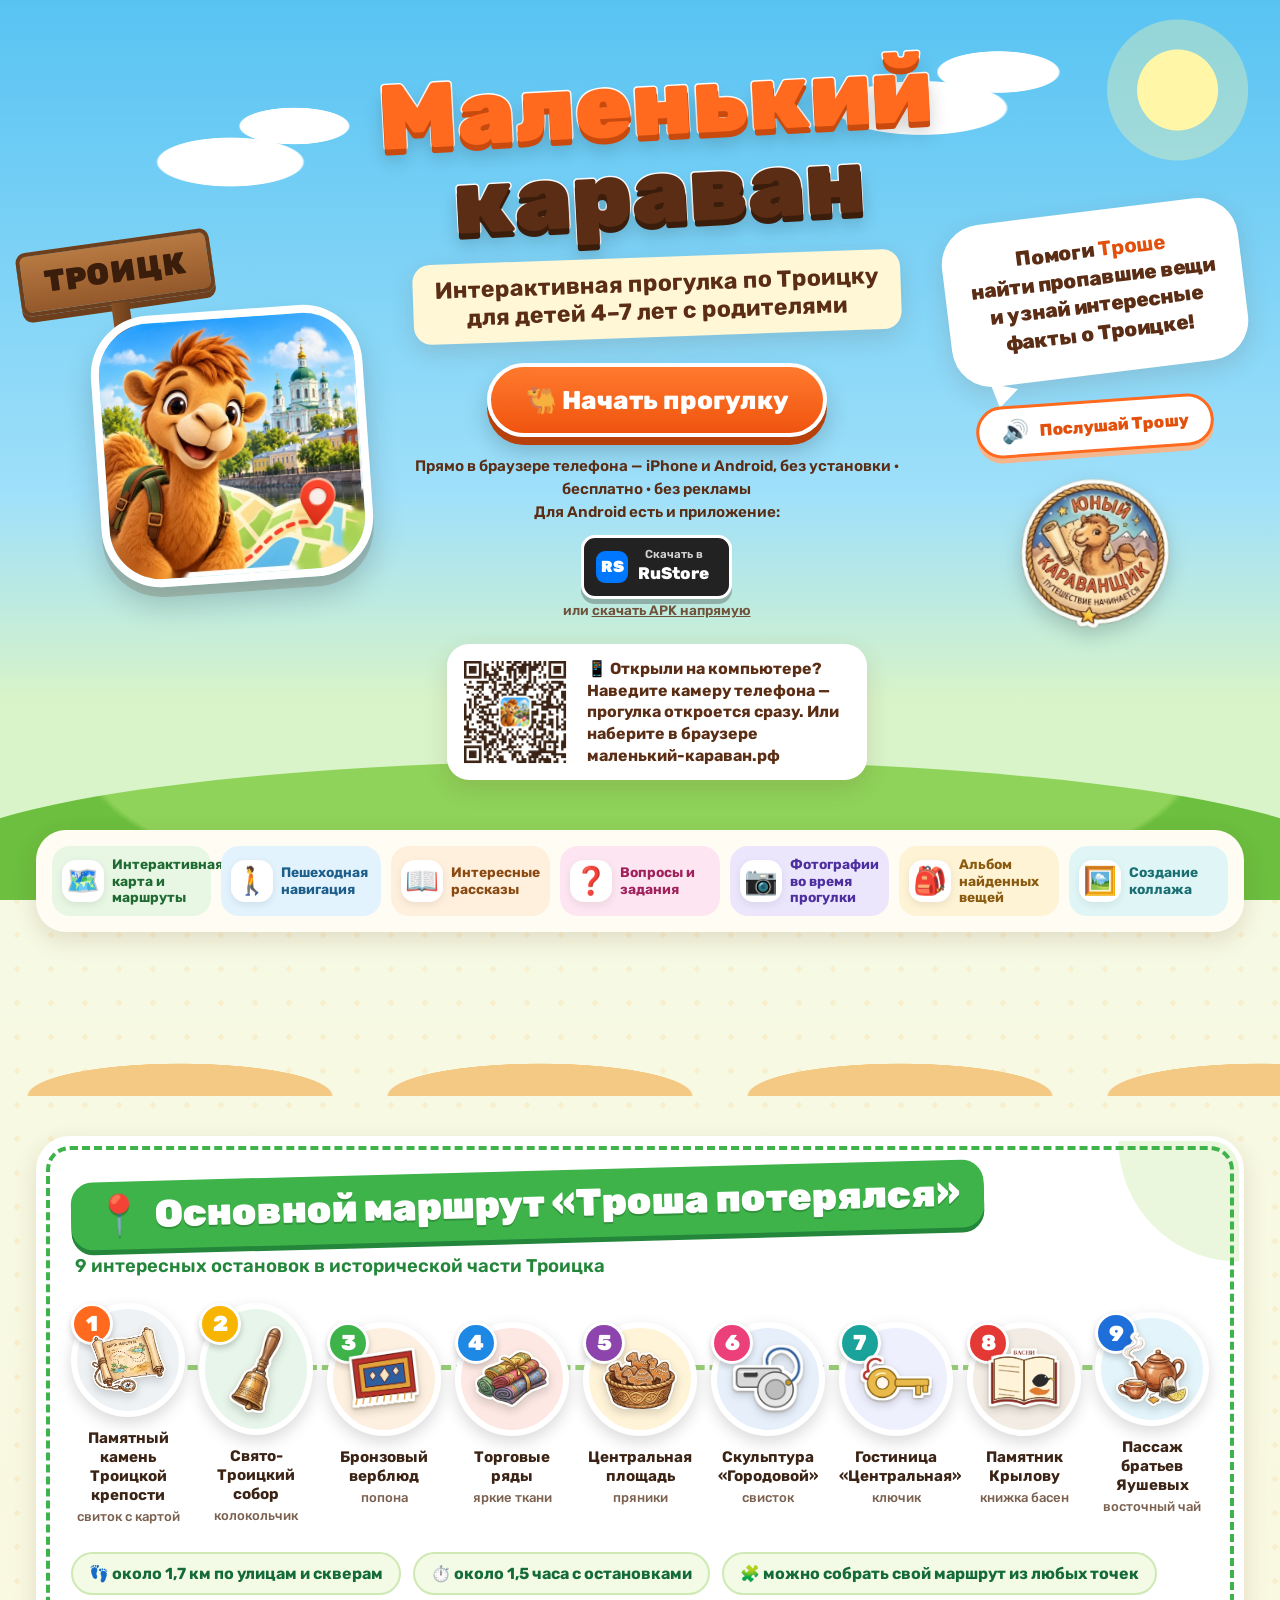
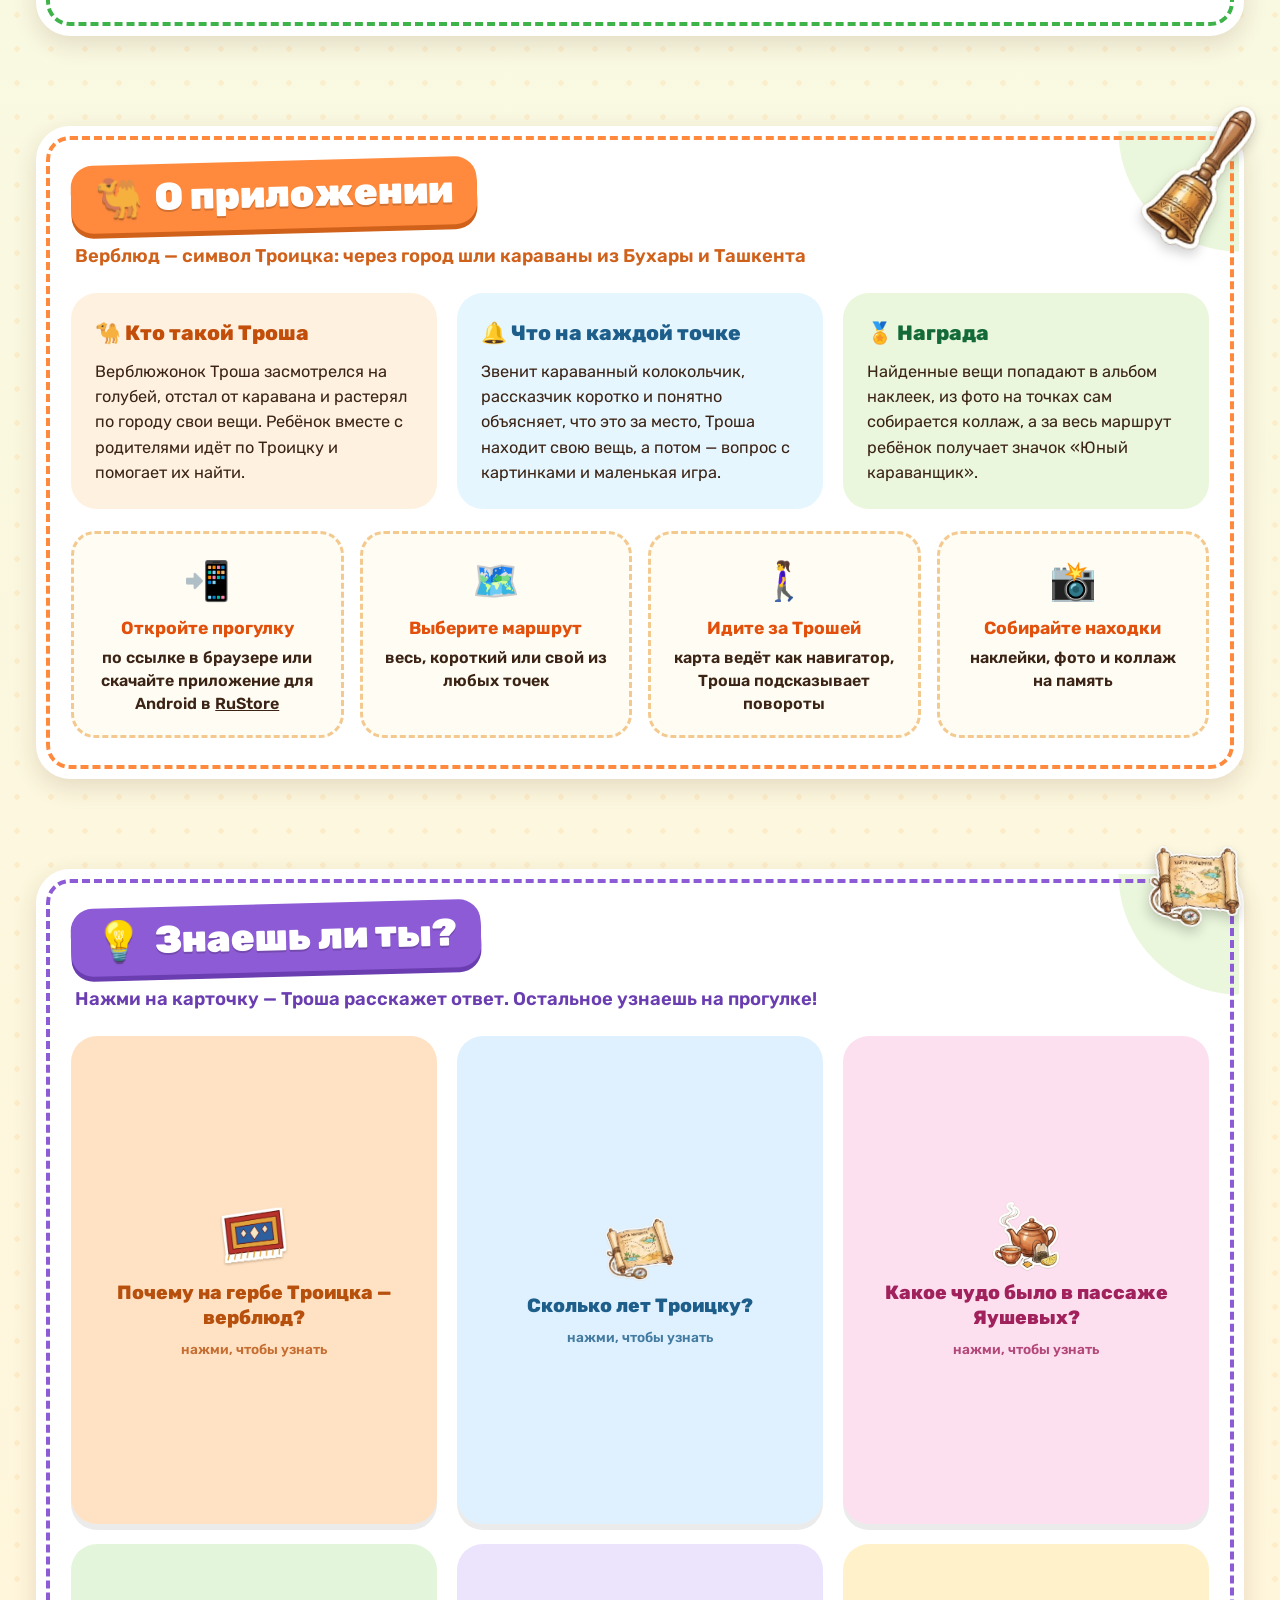
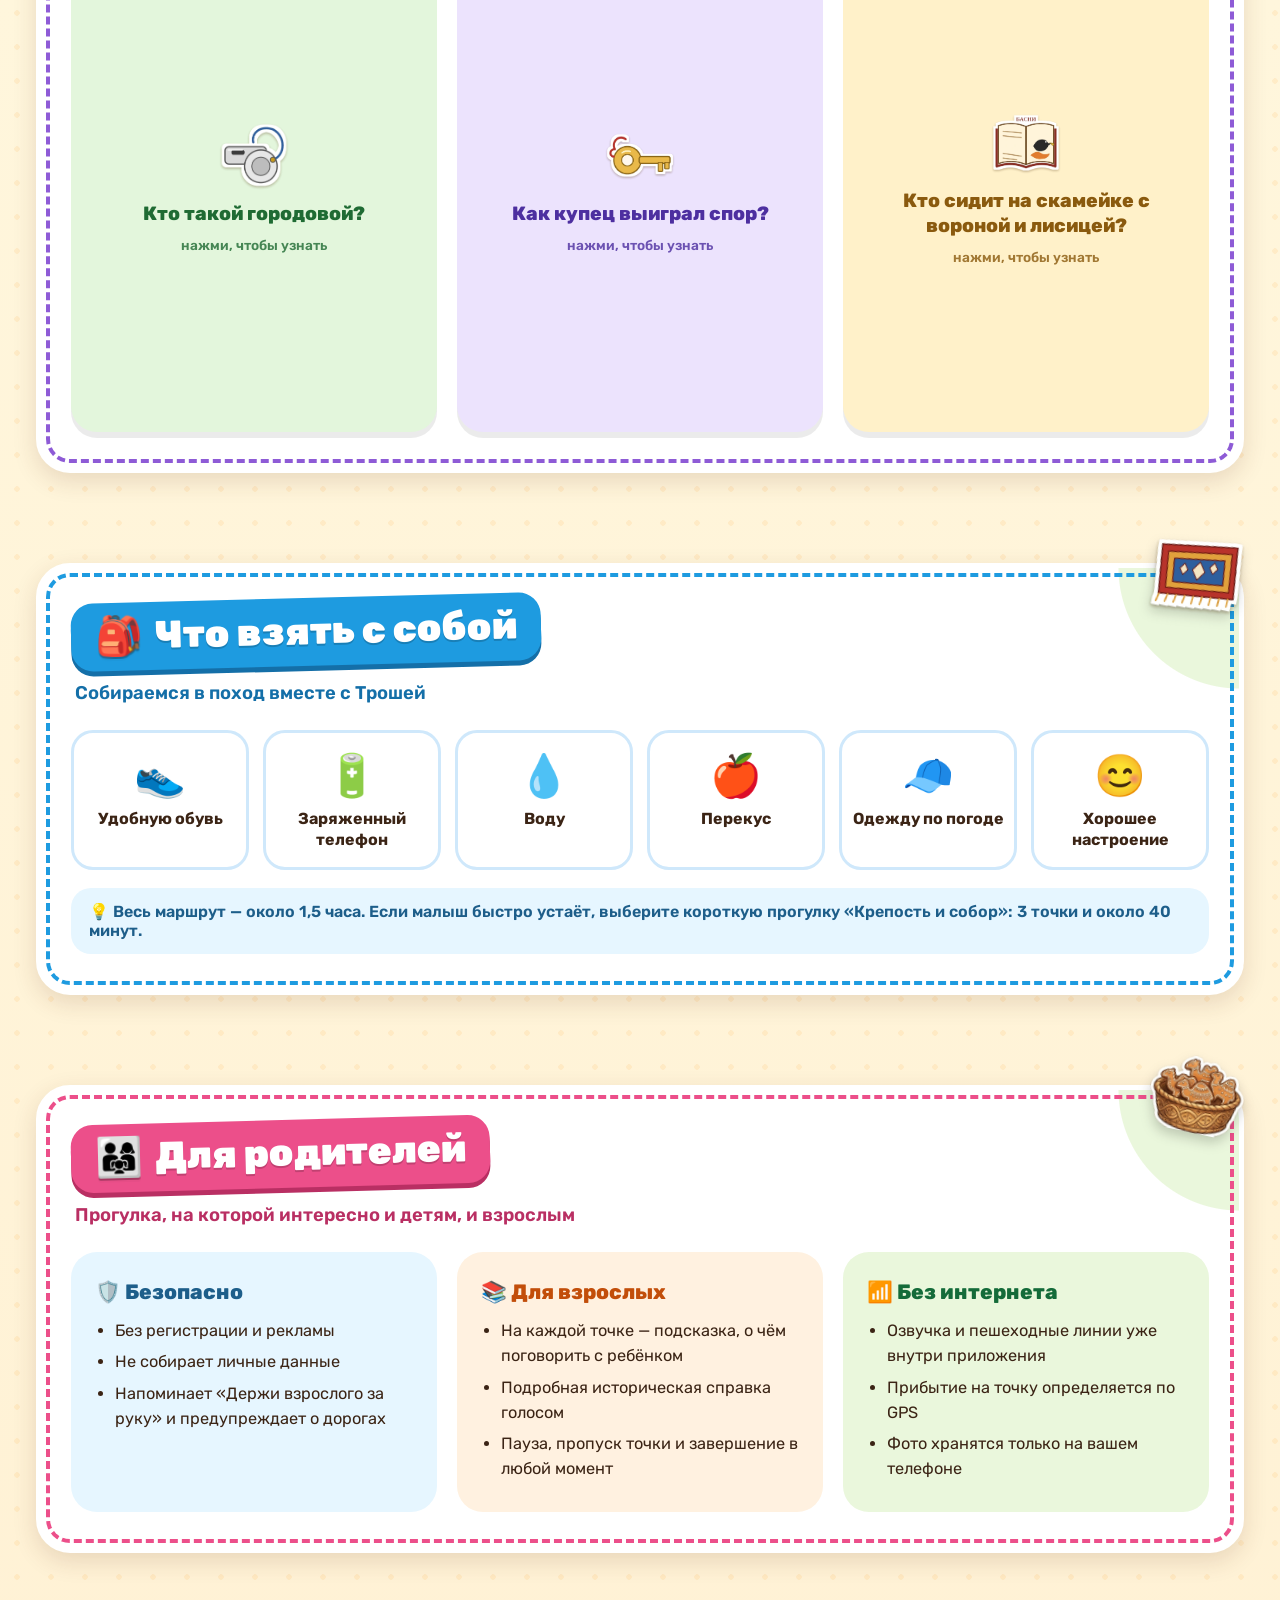
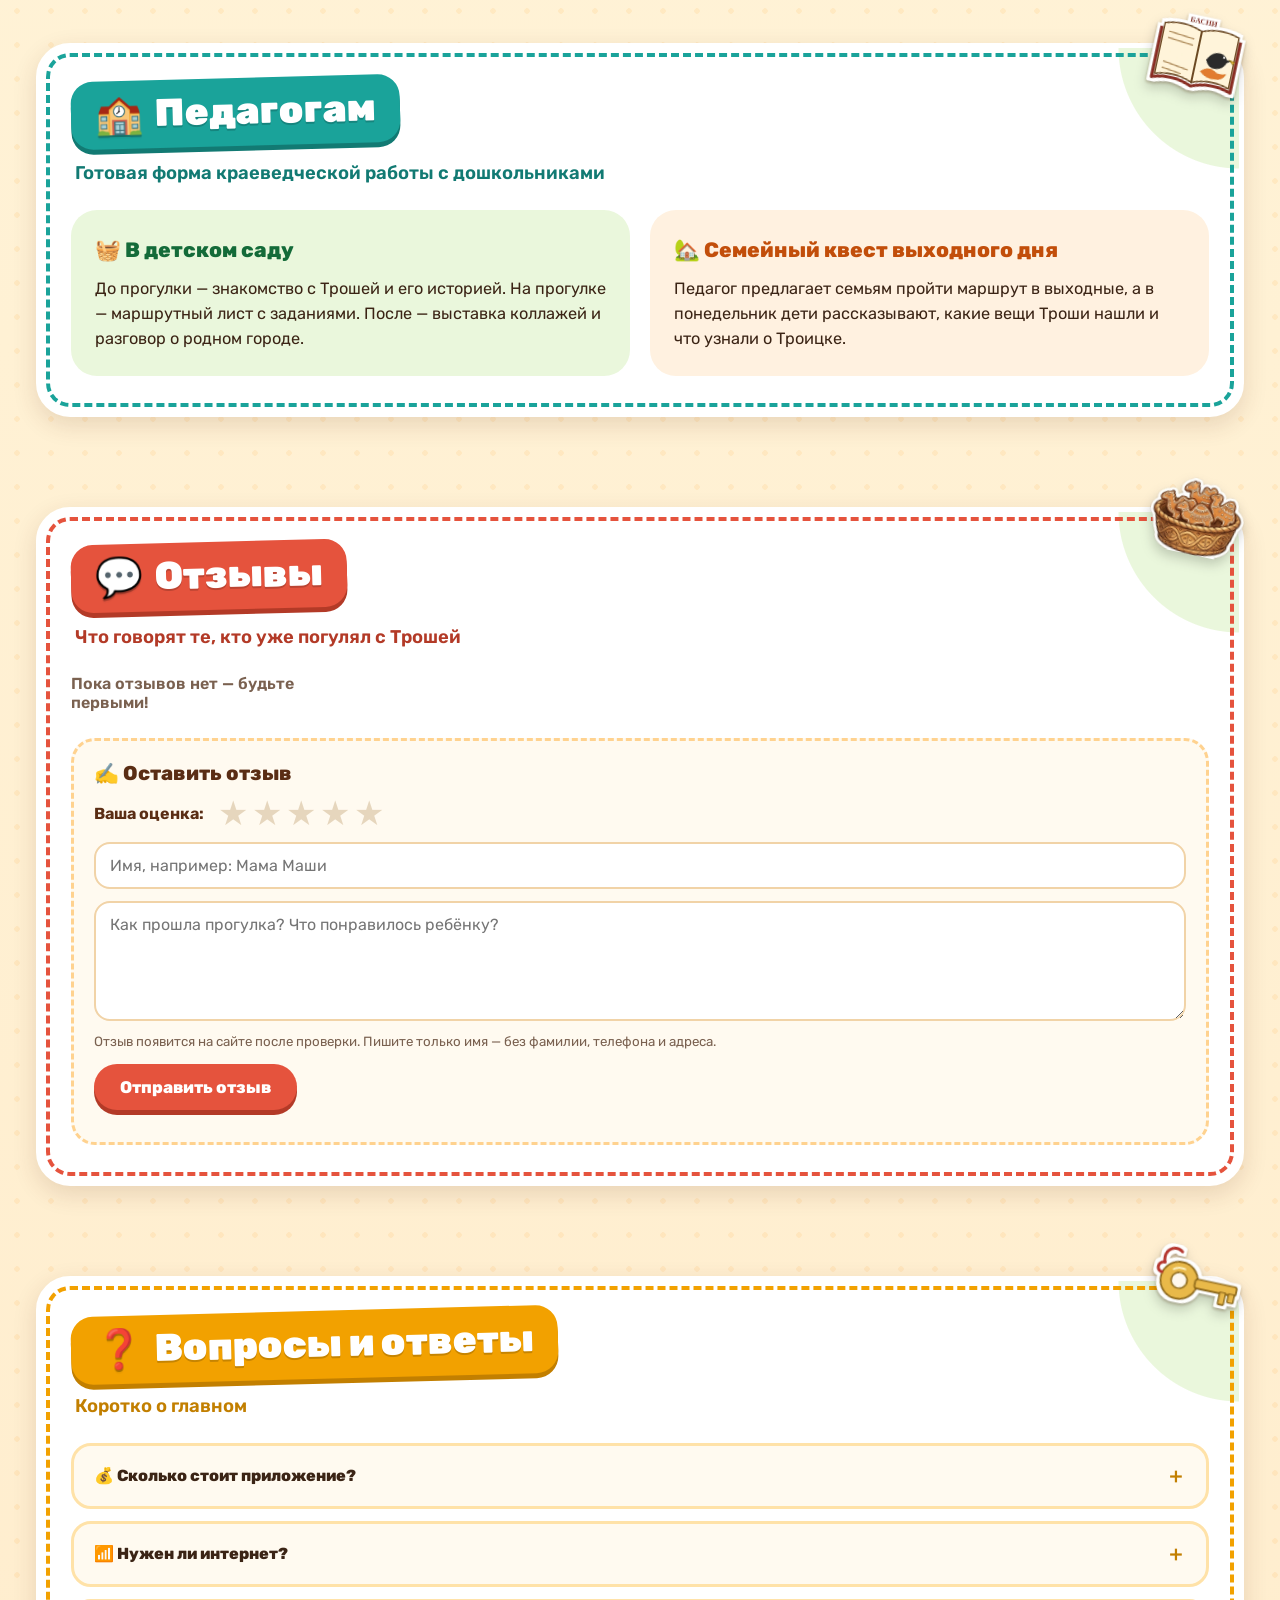
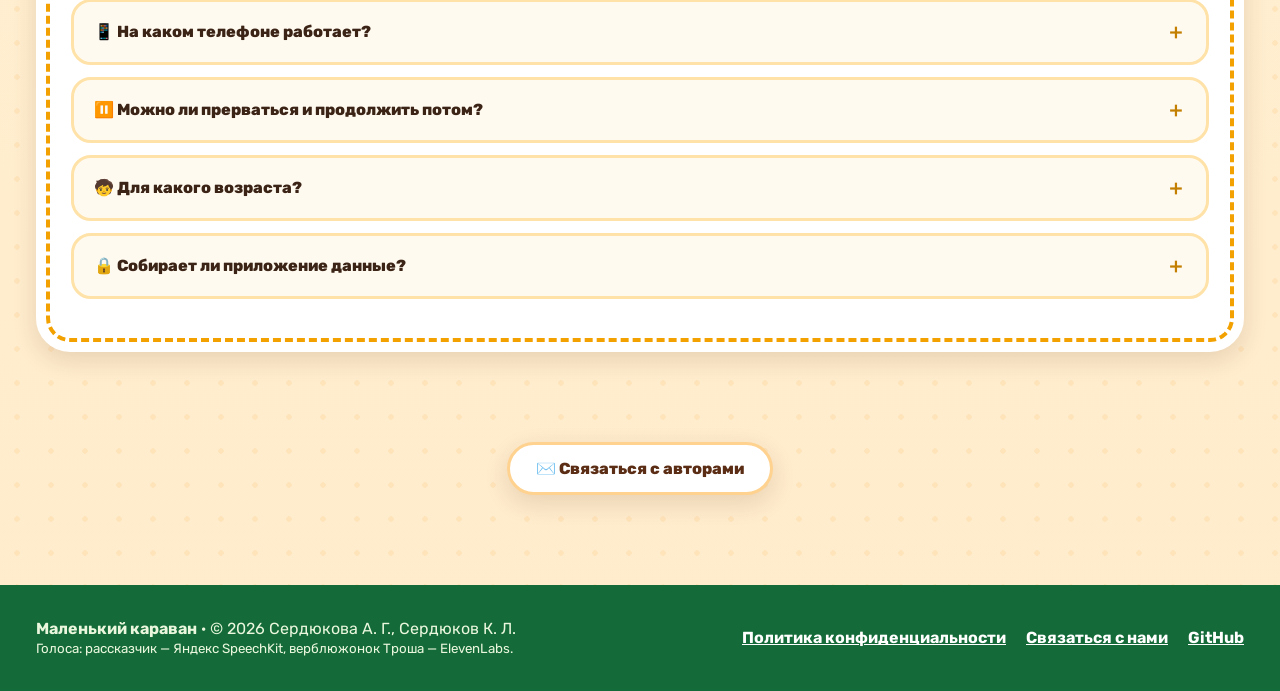
==== index.html @ 616ed0df "Reviews: star rating, date under the name, show more The form asks for a 1–5 star rating; the functi" ====
<!doctype html>
<html lang="ru">
<head>
  <meta charset="utf-8">
  <meta name="viewport" content="width=device-width,initial-scale=1">
  <meta name="theme-color" content="#ff6a1f">
  <meta name="description" content="Бесплатная прогулка-квест по Троицку (Челябинская область) для детей 4–7 лет с родителями: верблюжонок Троша ведёт по 9 местам исторического центра — рассказы, вопросы, игры, фото и грамота. Прямо в браузере телефона.">
  <title>Маленький караван — прогулка-квест по Троицку для детей 4–7 лет</title>
  <link rel="canonical" href="https://xn----7sbbaalryjidglrj8b2n.xn--p1ai/">
  <meta name="robots" content="index, follow">
  <link rel="icon" href="site/images/icon.png">
  <meta property="og:type" content="website">
  <meta property="og:site_name" content="Маленький караван">
  <meta property="og:locale" content="ru_RU">
  <meta property="og:title" content="Маленький караван — прогулка по Троицку для детей">
  <meta property="og:description" content="Помоги верблюжонку Троше найти пропавшие вещи! Интерактивная прогулка для детей 4–7 лет с родителями.">
  <meta property="og:url" content="https://xn----7sbbaalryjidglrj8b2n.xn--p1ai/">
  <meta property="og:image" content="https://xn----7sbbaalryjidglrj8b2n.xn--p1ai/site/images/og.jpg">
  <meta property="og:image:type" content="image/jpeg">
  <meta property="og:image:width" content="1200">
  <meta property="og:image:height" content="630">
  <meta name="twitter:card" content="summary_large_image">
  <meta property="vk:image" content="https://xn----7sbbaalryjidglrj8b2n.xn--p1ai/site/images/og.jpg">
  <link rel="image_src" href="https://xn----7sbbaalryjidglrj8b2n.xn--p1ai/site/images/og.jpg">
  <!-- Для поисковиков: что это за прогулка и где её точки (schema.org). Точки — из data/route.json. -->
  <script type="application/ld+json">{"@context": "https://schema.org", "@graph": [{"@type": "WebSite", "@id": "https://xn----7sbbaalryjidglrj8b2n.xn--p1ai/#site", "url": "https://xn----7sbbaalryjidglrj8b2n.xn--p1ai/", "name": "Маленький караван", "inLanguage": "ru"}, {"@type": "TouristTrip", "@id": "https://xn----7sbbaalryjidglrj8b2n.xn--p1ai/#trip", "name": "Маленький караван — прогулка по Троицку для детей", "description": "Бесплатная интерактивная прогулка-квест по историческому центру Троицка для детей 4–7 лет с родителями: верблюжонок Троша ведёт по карте, на каждой точке — рассказ, вопрос и игра.", "url": "https://xn----7sbbaalryjidglrj8b2n.xn--p1ai/", "touristType": ["Семьи с детьми", "Дети 4–7 лет"], "isAccessibleForFree": true, "inLanguage": "ru", "image": "https://xn----7sbbaalryjidglrj8b2n.xn--p1ai/site/images/og.jpg", "offers": {"@type": "Offer", "price": "0", "priceCurrency": "RUB", "url": "https://xn----7sbbaalryjidglrj8b2n.xn--p1ai/progulka/"}, "itinerary": {"@type": "ItemList", "numberOfItems": 9, "itemListElement": [{"@type": "ListItem", "position": 1, "item": {"@type": "TouristAttraction", "name": "Памятный камень Троицкой крепости", "geo": {"@type": "GeoCoordinates", "latitude": 54.077456, "longitude": 61.556294}, "address": {"@type": "PostalAddress", "addressLocality": "Троицк", "addressRegion": "Челябинская область", "addressCountry": "RU"}}}, {"@type": "ListItem", "position": 2, "item": {"@type": "TouristAttraction", "name": "Свято-Троицкий собор", "geo": {"@type": "GeoCoordinates", "latitude": 54.077776, "longitude": 61.557391}, "address": {"@type": "PostalAddress", "addressLocality": "Троицк", "addressRegion": "Челябинская область", "addressCountry": "RU"}}}, {"@type": "ListItem", "position": 3, "item": {"@type": "TouristAttraction", "name": "Бронзовый верблюд", "geo": {"@type": "GeoCoordinates", "latitude": 54.081621, "longitude": 61.561152}, "address": {"@type": "PostalAddress", "addressLocality": "Троицк", "addressRegion": "Челябинская область", "addressCountry": "RU"}}}, {"@type": "ListItem", "position": 4, "item": {"@type": "TouristAttraction", "name": "Торговые ряды", "geo": {"@type": "GeoCoordinates", "latitude": 54.081813, "longitude": 61.560374}, "address": {"@type": "PostalAddress", "addressLocality": "Троицк", "addressRegion": "Челябинская область", "addressCountry": "RU"}}}, {"@type": "ListItem", "position": 5, "item": {"@type": "TouristAttraction", "name": "Центральная площадь", "geo": {"@type": "GeoCoordinates", "latitude": 54.082807, "longitude": 61.559144}, "address": {"@type": "PostalAddress", "addressLocality": "Троицк", "addressRegion": "Челябинская область", "addressCountry": "RU"}}}, {"@type": "ListItem", "position": 6, "item": {"@type": "TouristAttraction", "name": "Скульптура «Городовой»", "geo": {"@type": "GeoCoordinates", "latitude": 54.083578, "longitude": 61.559513}, "address": {"@type": "PostalAddress", "addressLocality": "Троицк", "addressRegion": "Челябинская область", "addressCountry": "RU"}}}, {"@type": "ListItem", "position": 7, "item": {"@type": "TouristAttraction", "name": "Гостиница «Центральная»", "geo": {"@type": "GeoCoordinates", "latitude": 54.083992, "longitude": 61.559019}, "address": {"@type": "PostalAddress", "addressLocality": "Троицк", "addressRegion": "Челябинская область", "addressCountry": "RU"}}}, {"@type": "ListItem", "position": 8, "item": {"@type": "TouristAttraction", "name": "Памятник Крылову", "geo": {"@type": "GeoCoordinates", "latitude": 54.085255, "longitude": 61.558237}, "address": {"@type": "PostalAddress", "addressLocality": "Троицк", "addressRegion": "Челябинская область", "addressCountry": "RU"}}}, {"@type": "ListItem", "position": 9, "item": {"@type": "TouristAttraction", "name": "Пассаж братьев Яушевых", "geo": {"@type": "GeoCoordinates", "latitude": 54.086813, "longitude": 61.560445}, "address": {"@type": "PostalAddress", "addressLocality": "Троицк", "addressRegion": "Челябинская область", "addressCountry": "RU"}}}]}}]}</script>
  <link rel="preconnect" href="https://fonts.googleapis.com">
  <link rel="preconnect" href="https://fonts.gstatic.com" crossorigin>
  <link href="https://fonts.googleapis.com/css2?family=Rubik:wght@500;600;700;800;900&display=swap" rel="stylesheet">
  <style>
    :root {
      --orange: #ff6a1f;
      --orange-dark: #e2500c;
      --brown: #5a2d14;
      --green: #1f8a4c;
      --green-dark: #146b39;
      --cream: #fff7d6;
      --ink: #3b2415;
      --muted: #7a6150;
      --shadow: 0 8px 24px rgba(90, 45, 20, 0.14);
    }
    * { box-sizing: border-box; }
    html { scroll-behavior: smooth; }
    body {
      margin: 0;
      font-family: "Rubik", "Segoe UI", Tahoma, sans-serif;
      color: var(--ink);
      background: #f3fbe6;
      overflow-x: hidden;
    }
    a { color: inherit; }
    img { max-width: 100%; display: block; }
    .wrap { max-width: 1240px; margin: 0 auto; padding: 0 16px; }

    /* ---------- Навигация ---------- */
    .listen {
      display: inline-flex; align-items: center; gap: 10px; cursor: pointer; font: inherit;
      background: #fff; color: var(--orange-dark); font-weight: 800; font-size: 1.05rem;
      padding: 12px 22px; border-radius: 999px; border: 3px solid var(--orange);
      box-shadow: 0 5px 0 #f3b78f; transform: rotate(-4deg); transition: transform .15s;
    }
    .listen:hover { transform: rotate(-4deg) translateY(-2px); }
    .listen .ic { font-size: 1.4rem; line-height: 1; }
    .listen.playing { background: var(--orange); color: #fff; }

    /* ---------- Первый экран ---------- */
    .hero {
      position: relative; padding: 60px 0 120px;
      background:
        radial-gradient(ellipse 120px 40px at 18% 18%, #fff 60%, transparent 62%),
        radial-gradient(ellipse 90px 30px at 23% 14%, #fff 60%, transparent 62%),
        radial-gradient(ellipse 140px 44px at 72% 12%, #fff 60%, transparent 62%),
        radial-gradient(ellipse 100px 34px at 78% 8%, #fff 60%, transparent 62%),
        radial-gradient(circle at 92% 10%, #fff6a8 0 40px, rgba(255,246,168,0.35) 41px 70px, transparent 71px),
        linear-gradient(180deg, #58c3f2 0%, #9fe0fa 55%, #d9f4c8 78%);
      overflow: hidden;
    }
    .hero::after {
      content: ""; position: absolute; left: -5%; right: -5%; bottom: -60px; height: 200px;
      background: radial-gradient(ellipse at 50% 0%, #8fd35a 0 55%, #6cbf3f 56% 100%);
      border-radius: 50% 50% 0 0;
    }
    .hero-grid { position: relative; z-index: 2; display: grid; grid-template-columns: 1fr 1.25fr 0.9fr; align-items: center; gap: 12px; }
    .scene { position: relative; min-height: 360px; }
    .sign { position: absolute; left: -10px; top: 0; transform: rotate(-8deg); z-index: 1; }
    .sign .board {
      background: linear-gradient(180deg, #b77942, #94592b);
      border: 4px solid #6e3f1c; border-radius: 10px;
      padding: 10px 22px; color: #3a1d0b; font-weight: 900; font-size: 1.9rem; letter-spacing: 1px;
      box-shadow: 0 6px 0 #6e3f1c;
    }
    .sign .post { width: 18px; height: 120px; margin: -2px auto 0; background: linear-gradient(90deg, #8a5226, #6e3f1c); border-radius: 0 0 6px 6px; }
    .trosha {
      position: relative; z-index: 2; width: 88%; max-width: 400px; margin: 40px 0 0 70px;
      filter: drop-shadow(0 10px 10px rgba(0,0,0,0.18));
      animation: bob 3.2s ease-in-out infinite;
    }
    @keyframes bob { 50% { transform: translateY(-8px) rotate(-1deg); } }
    @media (prefers-reduced-motion: reduce) { .trosha { animation: none; } }

    .trosha.logo {
      width: 82%; max-width: 360px; aspect-ratio: 1; border-radius: 22%; border: 8px solid #fff;
      box-shadow: 0 10px 0 rgba(90,45,20,0.18), 0 18px 30px rgba(0,0,0,0.18); filter: none;
      margin: 70px 0 0 60px; rotate: -4deg;
    }
    @media (max-width: 900px) { .trosha.logo { margin: 10px auto 0; width: 64%; } }
    .person .mail { margin-top: 10px; padding: 8px 14px; font-size: 0.95rem; }
    .title-block { text-align: center; }
    .title {
      margin: 0; line-height: 0.95; font-weight: 900;
      font-size: clamp(3rem, 7.2vw, 6.4rem);
      color: var(--orange);
      -webkit-text-stroke: 3px #fff; paint-order: stroke fill;
      text-shadow: 0 6px 0 #c94a0e, 0 12px 18px rgba(0,0,0,0.18);
      transform: rotate(-3deg);
    }
    .title span { display: block; color: var(--brown); text-shadow: 0 6px 0 #3a1d0b, 0 12px 18px rgba(0,0,0,0.18); }
    .subtitle {
      display: inline-block; margin: 22px 0 26px; padding: 12px 22px;
      background: var(--cream); border-radius: 18px; transform: rotate(-2deg);
      font-weight: 700; font-size: clamp(1.05rem, 1.9vw, 1.45rem); color: var(--brown);
      box-shadow: var(--shadow);
    }
    .download {
      display: inline-flex; align-items: center; gap: 14px; text-decoration: none;
      background: linear-gradient(180deg, #ff7a2e, #f0540f); color: #fff;
      font-weight: 800; font-size: clamp(1.15rem, 2vw, 1.6rem);
      padding: 18px 34px; border-radius: 999px;
      border: 4px solid #fff; box-shadow: 0 8px 0 #b8400a, 0 14px 24px rgba(0,0,0,0.2);
      transition: transform .15s;
    }
    .download:hover { transform: translateY(-2px); }
    .download svg { width: 34px; height: 34px; fill: #fff; }
    .download-note { margin-top: 18px; font-weight: 600; color: var(--brown); font-size: 0.95rem; line-height: 1.5; }
    .download-note a { color: inherit; }
    .rustore {
      display: inline-flex; align-items: center; gap: 10px; margin-top: 12px; text-decoration: none;
      background: #222; color: #fff; font-weight: 800; font-size: 1.05rem; padding: 10px 20px 10px 12px;
      border-radius: 14px; border: 3px solid #fff; box-shadow: 0 5px 0 rgba(0,0,0,0.25);
    }
    .download-note .rustore, .rustore { color: #fff; }
    .rustore:hover { transform: translateY(-1px); }
    .rustore .mark { width: 32px; height: 32px; border-radius: 9px; background: #0077ff; display: grid; place-items: center; font-weight: 900; font-size: 1rem; }
    .rustore small { display: block; font-weight: 600; font-size: 0.72rem; opacity: 0.8; line-height: 1.1; }
    .download-note .apk { font-size: 0.85rem; opacity: 0.8; }
    /* QR-код на прогулку — только на компьютере: телефоном свой же экран не отсканировать. */
    .qr-card {
      display: none; align-items: center; gap: 16px; margin-top: 22px; padding: 12px 18px 12px 12px;
      background: #fff; border-radius: 22px; box-shadow: var(--shadow);
      color: var(--brown); font-weight: 700; font-size: 1rem; line-height: 1.35; text-align: left;
      max-width: 420px;
    }
    .qr-card img { width: 112px; height: 112px; flex: none; }
    @media (hover: hover) and (pointer: fine) and (min-width: 820px) { .qr-card { display: inline-flex; } }

    .bubble-side { display: flex; flex-direction: column; gap: 26px; align-items: center; }
    .bubble {
      position: relative; background: #fff; border-radius: 40px; padding: 26px;
      transform: rotate(-7deg); box-shadow: var(--shadow);
      font-weight: 800; font-size: clamp(1rem, 1.6vw, 1.3rem); color: var(--brown); text-align: center; line-height: 1.35;
    }
    .bubble::after {
      content: ""; position: absolute; left: 30px; bottom: -22px;
      border: 14px solid transparent; border-top: 22px solid #fff; border-bottom: 0;
      transform: rotate(18deg);
    }
    .bubble b { color: var(--orange-dark); }
    .badge-img { width: 150px; filter: drop-shadow(0 8px 10px rgba(0,0,0,0.18)); transform: rotate(6deg); }

    /* ---------- Возможности ---------- */
    .features { position: relative; z-index: 3; margin-top: -70px; }
    .features-inner {
      background: #fffdf3; border-radius: 30px; padding: 16px; box-shadow: var(--shadow);
      display: grid; grid-template-columns: repeat(7, minmax(0, 1fr)); gap: 10px;
    }
    .feature { display: flex; align-items: center; gap: 8px; padding: 10px; border-radius: 18px; font-weight: 700; font-size: 0.86rem; line-height: 1.2; min-width: 0; }
    .feature .ico { flex: none; width: 42px; height: 42px; border-radius: 14px; display: grid; place-items: center; font-size: 1.7rem; background: #fff; box-shadow: 0 3px 8px rgba(0,0,0,0.08); }
    .f1 { background: #e7f7e3; color: #1f6b33; }
    .f2 { background: #e2f3fd; color: #1d5e8a; }
    .f3 { background: #fff0dd; color: #8a4a12; }
    .f4 { background: #fde6f1; color: #a0215c; }
    .f5 { background: #ece6fd; color: #4d2fa0; }
    .f6 { background: #fff3d6; color: #8a5a0e; }
    .f7 { background: #e0f6f6; color: #1a6f73; }

    /* ---------- Секции ---------- */
    section { padding: 70px 0 20px; scroll-margin-top: 16px; }
    .panel {
      background: #fff; border-radius: 34px; padding: 30px 30px 36px; box-shadow: var(--shadow);
      background-image: radial-gradient(circle at 100% 0%, #eaf7dc 0 120px, transparent 121px);
    }
    .head { display: flex; align-items: center; justify-content: space-between; gap: 16px; flex-wrap: wrap; margin-bottom: 8px; }
    h2 { margin: 0; font-weight: 900; font-size: clamp(1.6rem, 3.2vw, 2.4rem); color: var(--green-dark); display: flex; align-items: center; gap: 12px; }
    .lead { margin: 4px 0 26px 4px; font-weight: 600; color: var(--green); font-size: 1.15rem; }
    .btn-green {
      display: inline-flex; align-items: center; gap: 10px; text-decoration: none;
      background: var(--green); color: #fff; font-weight: 700; padding: 14px 24px; border-radius: 999px;
      box-shadow: 0 5px 0 var(--green-dark);
    }
    .btn-green:hover { background: var(--green-dark); }

    /* ---------- Маршрут ---------- */
    .route { position: relative; display: grid; grid-template-columns: repeat(9, minmax(0, 1fr)); gap: 14px; }
    .route::before { content: ""; position: absolute; left: 5%; right: 5%; top: 62px; border-top: 5px dashed #9ad07a; z-index: 0; }
    .stop { position: relative; z-index: 1; text-decoration: none; text-align: center; }
    button.stop { border: 0; background: none; padding: 0; font: inherit; color: inherit; cursor: pointer; }
    /* Карта маршрута: та же подложка и пешеходные линии, что в прогулке. */
    .route-map { height: 440px; margin-top: 30px; border-radius: 26px; overflow: hidden; border: 4px solid #fff; box-shadow: var(--shadow); background: #efe6d2; }
    .route-map[hidden] { display: none; }
    .map-pin { width: 54px; height: 54px; border-radius: 50%; background: #fff; border: 3px solid #fff; box-shadow: 0 3px 8px rgba(0,0,0,.3); display: grid; place-items: center; position: relative; cursor: pointer; }
    .map-pin img { width: 80%; height: 80%; object-fit: contain; }
    .map-pin b { position: absolute; left: -8px; top: -8px; width: 24px; height: 24px; border-radius: 50%; background: var(--orange); color: #fff; font-size: 13px; display: grid; place-items: center; border: 2px solid #fff; }
    .maplibregl-popup-content { border-radius: 16px; padding: 12px 16px; font-family: inherit; color: var(--ink); line-height: 1.35; }
    .maplibregl-popup-content b { display: block; font-size: 1rem; }
    @media (max-width: 640px) { .route-map { height: 360px; } }
    .circle {
      position: relative; width: 124px; max-width: 100%; aspect-ratio: 1; margin: 0 auto;
      border-radius: 50%; border: 6px solid #fff; box-shadow: 0 6px 16px rgba(0,0,0,0.15);
      display: grid; place-items: center; transition: transform .15s;
    }
    .stop:hover .circle { transform: translateY(-4px) rotate(-3deg); }
    .circle img { width: 74%; height: 74%; object-fit: contain; filter: drop-shadow(0 4px 4px rgba(0,0,0,0.15)); }
    .num {
      position: absolute; left: -6px; top: -6px; width: 42px; height: 42px; border-radius: 50%;
      display: grid; place-items: center; color: #fff; font-weight: 900; font-size: 1.35rem;
      border: 3px solid #fff; box-shadow: 0 3px 6px rgba(0,0,0,0.2);
    }
    .stop-name { margin-top: 12px; font-weight: 700; font-size: 0.95rem; line-height: 1.25; }
    .stop-item { font-size: 0.82rem; color: var(--muted); font-weight: 500; margin-top: 4px; }
    .c1 .circle { background: #eef2f5; } .c1 .num { background: #ff6a1f; }
    .c2 .circle { background: #e7f5ea; } .c2 .num { background: #f7b500; }
    .c3 .circle { background: #fdf0e0; } .c3 .num { background: #3db34a; }
    .c4 .circle { background: #fde8e3; } .c4 .num { background: #1e88e5; }
    .c5 .circle { background: #fff4d8; } .c5 .num { background: #8e44ad; }
    .c6 .circle { background: #e6effa; } .c6 .num { background: #ec407a; }
    .c7 .circle { background: #eef0fd; } .c7 .num { background: #1aa39a; }
    .c8 .circle { background: #f2ece4; } .c8 .num { background: #e53935; }
    .c9 .circle { background: #e3f4fb; } .c9 .num { background: #1e6fd9; }
    .route-facts { display: flex; gap: 12px; flex-wrap: wrap; margin-top: 28px; }
    .chip { background: #f3fbe6; border: 2px solid #cfe9b5; border-radius: 999px; padding: 10px 16px; font-weight: 700; color: var(--green-dark); }

    /* ---------- Карточки ---------- */
    .cards { display: grid; grid-template-columns: repeat(3, 1fr); gap: 20px; }
    .cards.two { grid-template-columns: repeat(2, 1fr); }
    @media (max-width: 640px) { .cards.two { grid-template-columns: 1fr; } }
    .card { border-radius: 26px; padding: 24px; font-size: 1.02rem; line-height: 1.55; }
    .card h3 { margin: 0 0 10px; font-weight: 800; font-size: 1.3rem; }
    .card p { margin: 0; }
    .card ul { margin: 0; padding-left: 20px; }
    .card li { margin: 6px 0; }
    .k1 { background: #fff1e0; } .k1 h3 { color: #c24e0a; }
    .k2 { background: #e6f6ff; } .k2 h3 { color: #1d5e8a; }
    .k3 { background: #eaf7dc; } .k3 h3 { color: var(--green-dark); }
    .steps { display: grid; grid-template-columns: repeat(4, 1fr); gap: 16px; margin-top: 22px; }
    .step { background: #fffdf3; border: 3px dashed #f4c98f; border-radius: 24px; padding: 20px; text-align: center; font-weight: 600; line-height: 1.45; }
    .step .big { font-size: 2.4rem; }
    .step b { display: block; font-size: 1.1rem; color: var(--orange-dark); margin: 6px 0 4px; }

    /* ---------- Команда ---------- */
    .team { display: grid; grid-template-columns: repeat(2, 1fr); gap: 20px; }
    .person { display: flex; gap: 18px; align-items: center; background: #fffdf3; border-radius: 26px; padding: 22px; border: 3px solid #ffe2b8; }
    .avatar { flex: none; width: 76px; height: 76px; border-radius: 50%; display: grid; place-items: center; font-size: 2.2rem; background: #ffe7c7; }
    .person h3 { margin: 0; font-size: 1.2rem; font-weight: 800; color: var(--brown); }
    .role { margin-top: 4px; font-weight: 600; color: var(--orange-dark); }
    .mails { margin-top: 22px; display: flex; gap: 12px; flex-wrap: wrap; align-items: center; font-weight: 700; }
    .mail { display: inline-flex; align-items: center; gap: 8px; text-decoration: none; background: #e6f6ff; color: #1d5e8a; padding: 12px 18px; border-radius: 999px; }
    .mail:hover { background: #d3edfc; }

    /* ---------- Детское оформление ---------- */
    body {
      background:
        radial-gradient(circle, rgba(255,170,60,0.13) 2.5px, transparent 3px) 0 0 / 34px 34px,
        linear-gradient(180deg, #f3fbe6 0%, #fff6dc 45%, #ffeccc 100%);
    }
    .panel { position: relative; border: 5px solid #fff; outline: 4px dashed var(--accent, #ffd28f); outline-offset: -14px; }
    h2 {
      display: inline-flex; background: var(--accent, #ffd28f); color: #fff; padding: 10px 24px 12px; border-radius: 22px;
      transform: rotate(-1.5deg); box-shadow: 0 5px 0 var(--accent-dark, #e09a3e);
      text-shadow: 0 2px 0 rgba(0,0,0,0.18);
    }
    h2 span { filter: drop-shadow(0 2px 0 rgba(0,0,0,0.15)); }
    .lead { margin-top: 16px; color: var(--accent-dark, var(--green)); }
    #route    { --accent: #3db34a; --accent-dark: #23863a; }
    #about    { --accent: #ff8a3d; --accent-dark: #d0611b; }
    #facts    { --accent: #8e5bd6; --accent-dark: #6a3db0; }
    #trip     { --accent: #1e9be0; --accent-dark: #146fa8; }
    #parents  { --accent: #ec4f8a; --accent-dark: #b92f63; }
    #teachers { --accent: #1aa39a; --accent-dark: #127a73; }
    #faq      { --accent: #f2a100; --accent-dark: #c27f00; }
    #reviews  { --accent: #e5533d; --accent-dark: #b33a27; }
    /* ---------- Отзывы ---------- */
    .reviews-list { display: grid; grid-template-columns: repeat(auto-fill, minmax(260px, 1fr)); gap: 16px; }
    .review { background: #fff6ee; border: 3px solid #ffd9c2; border-radius: 22px; padding: 18px 20px; line-height: 1.5; }
    .review p { margin: 0 0 10px; white-space: pre-line; overflow-wrap: anywhere; }
    .review .stars { color: #f2a100; font-size: 1.2rem; letter-spacing: 2px; margin: 0 0 6px; }
    .review .by { font-weight: 800; color: var(--accent-dark); display: grid; gap: 2px; }
    .review .by time { font-weight: 600; color: var(--muted); font-size: .95rem; }
    .reviews-more { display: block; margin: 18px auto 0; border: 3px solid #ffd9c2; background: #fff; color: var(--accent-dark); font: inherit; font-weight: 800; font-size: 1rem; padding: 10px 24px; border-radius: 999px; cursor: pointer; }
    .reviews-more[hidden] { display: none; }
    /* Оценка в форме: пять звёзд, справа налево — чтобы подсвечивались все до выбранной. */
    .rate { border: 0; margin: 0; padding: 0; display: flex; align-items: center; gap: 12px; flex-wrap: wrap; }
    .rate legend { float: left; font-weight: 700; color: var(--brown); padding: 0; }
    .rate .stars-input { display: inline-flex; flex-direction: row-reverse; }
    .rate input { position: absolute; opacity: 0; width: 1px; height: 1px; }
    .rate label { font-size: 2.1rem; line-height: 1; color: #e6d6bd; cursor: pointer; padding: 0 2px; transition: transform .1s; }
    .rate label:hover, .rate label:hover ~ label, .rate input:checked ~ label { color: #f2a100; }
    .rate input:focus-visible + label { outline: 3px solid #ffd28f; border-radius: 8px; }
    .rate label:active { transform: scale(1.2); }
    .reviews-empty { color: var(--muted); font-weight: 600; margin: 0; }
    .review-form { margin-top: 26px; background: #fffaf0; border: 3px dashed #ffd28f; border-radius: 24px; padding: 20px; display: grid; gap: 12px; }
    .review-form h3 { margin: 0; font-size: 1.25rem; font-weight: 800; color: var(--brown); }
    .review-form input:not([type=radio]), .review-form textarea { width: 100%; font: inherit; font-size: 1rem; padding: 12px 14px; border: 2px solid #f1d3a7; border-radius: 16px; background: #fff; color: var(--ink); }
    .review-form textarea { min-height: 120px; resize: vertical; }
    .review-form .trap { position: absolute; left: -9999px; width: 1px; height: 1px; opacity: 0; }
    .review-form small { color: var(--muted); line-height: 1.4; }
    .review-form button { justify-self: start; border: 0; cursor: pointer; font: inherit; font-weight: 800; font-size: 1.05rem; color: #fff; background: var(--accent); padding: 13px 26px; border-radius: 999px; box-shadow: 0 5px 0 var(--accent-dark); }
    .review-form button:disabled { opacity: .6; cursor: default; }
    .review-status { font-weight: 700; margin: 0; }
    .review-status.ok { color: var(--green-dark); } .review-status.err { color: #b33a27; }
    .peek { position: absolute; width: 96px; z-index: 2; pointer-events: none; filter: drop-shadow(0 6px 6px rgba(0,0,0,0.18)); animation: wiggle 4s ease-in-out infinite; }
    .peek.r { right: -22px; top: -34px; transform: rotate(12deg); }
    .peek.l { left: -24px; bottom: -30px; transform: rotate(-12deg); }
    @keyframes wiggle { 50% { translate: 0 -6px; } }

    /* караван идёт */
    .caravan { position: relative; height: 130px; margin: 34px 0 -30px; overflow: hidden; }
    .caravan::before {
      content: ""; position: absolute; left: 0; right: 0; bottom: 0; height: 46px;
      background: radial-gradient(ellipse 60% 100% at 50% 100%, #f4c983 0 70%, transparent 71%) 0 0 / 360px 46px repeat-x;
    }
    .caravan .walk { position: absolute; bottom: 14px; left: 100%; display: flex; gap: 46px; align-items: flex-end; animation: walk 38s linear infinite; }
    .caravan .walk img { width: 92px; animation: step .7s ease-in-out infinite alternate; }
    .caravan .walk img.big { width: 116px; }
    .caravan .walk img.item { width: 54px; animation-duration: .9s; }
    @keyframes walk { to { transform: translateX(calc(-100vw - 900px)); } }
    @keyframes step { to { transform: translateY(-5px) rotate(-2deg); } }
    @media (prefers-reduced-motion: reduce) {
      .caravan .walk { animation: none; left: 50%; transform: translateX(-50%); }
      .caravan .walk img, .peek { animation: none; }
    }

    /* Знаешь ли ты? — карточки-перевёртыши */
    .flips { display: grid; grid-template-columns: repeat(3, 1fr); gap: 20px; }
    .flip { display: block; width: 100%; perspective: 900px; min-height: 210px; cursor: pointer; border: 0; padding: 0; background: none; font: inherit; text-align: center; }
    .flip .in { display: block; position: relative; width: 100%; height: 100%; min-height: 210px; transition: transform .55s; transform-style: preserve-3d; }
    .flip.open .in { transform: rotateY(180deg); }
    .flip .side {
      position: absolute; inset: 0; backface-visibility: hidden; border-radius: 26px; padding: 22px;
      display: flex; flex-direction: column; align-items: center; justify-content: center; gap: 10px;
      box-shadow: 0 6px 0 rgba(0,0,0,0.08);
    }
    .flip .front { background: var(--bg); color: var(--fg); font-weight: 800; font-size: 1.2rem; line-height: 1.3; }
    .flip .front img { width: 70px; height: 70px; object-fit: contain; }
    .flip .front small { font-weight: 600; font-size: 0.85rem; opacity: 0.8; }
    .flip .back { background: #fff; border: 4px solid var(--bg); color: var(--ink); font-weight: 600; line-height: 1.45; transform: rotateY(180deg); }
    .flip .back b { color: var(--fg); }
    /* Карточки вертикальные, как фото (3:4): на обороте фото на всю карточку, ответ внизу на затемнении. */
    .flip, .flip .in { min-height: 0; }
    .flip { aspect-ratio: 3 / 4; }
    .flip .in { height: 100%; }
    .flip .back:has(.fact-pic) { padding: 0; gap: 0; overflow: hidden; justify-content: flex-end; }
    .flip .fact-pic { position: absolute; inset: 0; }
    .flip .fact-pic img { width: 100%; height: 100%; object-fit: cover; display: block; }
    .flip .back:has(.fact-pic) > span:last-child {
      position: relative; display: block; padding: 70px 18px 20px; font-size: 0.98rem; color: #fff;
      background: linear-gradient(to bottom, rgba(40,20,8,0), rgba(40,20,8,.78) 45%, rgba(40,20,8,.88));
      text-shadow: 0 1px 3px rgba(0,0,0,.5);
    }
    .flip .back:has(.fact-pic) b { color: #ffd36b; }
    /* Пока диктор читает ответ — значок динамика в углу карточки. */
    .flip .back::after { content: '🔊'; position: absolute; top: 8px; right: 10px; font-size: 1rem; opacity: 0; transition: opacity .2s; }
    .flip.speaking .back::after { opacity: 1; }
    .q1 { --bg: #ffe2c4; --fg: #b8500d; } .q2 { --bg: #dff1ff; --fg: #1d5e8a; } .q3 { --bg: #fde0ef; --fg: #a0215c; }
    .q4 { --bg: #e3f6dc; --fg: #1f6b33; } .q5 { --bg: #ece3fd; --fg: #4d2fa0; } .q6 { --bg: #fff1c9; --fg: #8a5a0e; }

    /* Что взять с собой */
    .bag { display: grid; grid-template-columns: repeat(6, 1fr); gap: 14px; }
    .thing { background: #fff; border: 3px solid #cfe8fb; border-radius: 22px; padding: 16px 10px; text-align: center; font-weight: 700; line-height: 1.3; }
    .thing .big { font-size: 2.6rem; display: block; margin-bottom: 6px; }
    .tip { margin-top: 18px; background: #e6f6ff; border-radius: 20px; padding: 14px 18px; font-weight: 600; color: #1d5e8a; }

    /* Вопросы и ответы, контакты */
    .faq details { background: #fffaf0; border: 3px solid #ffe2a8; border-radius: 20px; margin: 12px 0; }
    .faq summary, .contacts-toggle summary { cursor: pointer; list-style: none; font-weight: 800; padding: 16px 20px; display: flex; gap: 10px; align-items: center; }
    .faq summary::-webkit-details-marker, .contacts-toggle summary::-webkit-details-marker { display: none; }
    .faq summary::after { content: "＋"; margin-left: auto; color: var(--accent-dark); font-size: 1.3rem; }
    .faq details[open] summary::after { content: "－"; }
    .faq details p { margin: 0; padding: 0 20px 18px; line-height: 1.55; }
    .contacts-toggle summary {
      justify-content: center; width: fit-content; margin: 0 auto; background: #fff; color: var(--brown);
      border: 3px solid #ffd28f; border-radius: 999px; padding: 14px 26px; box-shadow: var(--shadow);
    }
    .contacts-toggle[open] summary { margin-bottom: 22px; }
    .contacts-toggle .panel { --accent: #ff8a3d; }

    @media (max-width: 1300px) { .peek.r { right: -6px; } .peek.l { left: -6px; } }
    @media (max-width: 900px) {
      .flips { grid-template-columns: 1fr 1fr; }
      .bag { grid-template-columns: repeat(3, 1fr); }
      .peek { width: 72px; }
    }
    @media (max-width: 640px) {
      .flips { grid-template-columns: 1fr; }
      .bag { grid-template-columns: repeat(2, 1fr); }
      .peek.r { right: -8px; } .peek.l { left: -8px; }
      .caravan { height: 100px; } .caravan .walk img { width: 70px; } .caravan .walk img.big { width: 88px; }
    }

    footer { margin-top: 70px; background: var(--green-dark); color: #eaf7dc; padding: 34px 0; }
    .foot { display: flex; justify-content: space-between; gap: 18px; flex-wrap: wrap; align-items: center; }
    .foot a { color: #fff; font-weight: 700; margin-left: 16px; }
    .foot a:first-child { margin-left: 0; }

    /* ---------- Адаптивность ---------- */
    @media (max-width: 1100px) {
      .features-inner { grid-template-columns: repeat(4, minmax(0, 1fr)); }
      .route { grid-template-columns: repeat(5, minmax(0, 1fr)); row-gap: 28px; }
      .route::before { display: none; }
    }
    @media (max-width: 900px) {
      .hero-grid { grid-template-columns: 1fr; text-align: center; }
      .scene { min-height: 0; order: 2; }
      .sign { display: none; }
      .trosha { margin: 10px auto 0; width: 70%; max-width: 320px; }
      .bubble-side { order: 3; }
      .badge-img { display: none; }
      .cards, .steps { grid-template-columns: 1fr 1fr; }
      .team { grid-template-columns: 1fr; }
    }
    @media (max-width: 640px) {
      .hero { padding-top: 40px; }
      .features-inner { grid-template-columns: repeat(2, minmax(0, 1fr)); }
      .route { grid-template-columns: repeat(3, minmax(0, 1fr)); gap: 10px; }
      .circle { width: 92px; }
      .num { width: 32px; height: 32px; font-size: 1rem; }
      .stop-name { font-size: 0.82rem; }
      .panel { padding: 22px 16px 26px; border-radius: 26px; }
      .cards, .steps { grid-template-columns: 1fr; }
      .foot a { margin: 0 12px 0 0; }
    }
  </style>
</head>
<body>


<header class="hero" id="top">
  <div class="wrap hero-grid">
    <div class="scene">
      <div class="sign" aria-hidden="true"><div class="board">ТРОИЦК</div><div class="post"></div></div>
      <img class="trosha logo" src="site/images/logo.webp" alt="Верблюжонок Троша на фоне Свято-Троицкого собора и карты">
    </div>

    <div class="title-block">
      <h1 class="title">Маленький<span>караван</span></h1>
      <div class="subtitle">Интерактивная прогулка по Троицку<br>для детей 4–7 лет с родителями</div>
      <div>
        <a class="download" href="progulka/">🐫 Начать прогулку</a>
      </div>
      <div class="download-note">Прямо в браузере телефона — iPhone и Android, без установки · бесплатно · без рекламы<br>
        Для Android есть и приложение:<br>
        <a class="rustore" href="https://www.rustore.ru/catalog/app/ru.malenkiykaravan" target="_blank" rel="noopener"><span class="mark">RS</span><span><small>Скачать в</small>RuStore</span></a><br>
        <span class="apk">или <a href="https://github.com/qwest65/malenkiy-karavan/releases/latest/download/MalenkiyKaravan.apk">скачать APK напрямую</a></span></div>
      <div class="qr-card">
        <img src="images/qr.png" alt="QR-код: прогулка «Маленький караван»">
        <span>📱 Открыли на компьютере? Наведите камеру телефона — прогулка откроется сразу. Или наберите в браузере <b>маленький-караван.рф</b></span>
      </div>
    </div>

    <div class="bubble-side">
      <div class="bubble">Помоги <b>Троше</b><br>найти пропавшие вещи<br>и узнай интересные<br>факты о Троицке!</div>
      <button class="listen" id="listen" type="button" aria-label="Послушать, что говорит Троша"><span class="ic">🔊</span><span class="lbl">Послушай Трошу</span></button>
      <audio id="voice" src="site/audio/trosha.mp3" preload="none"></audio>
      <img class="badge-img" src="stickers/badge.webp" alt="Значок «Юный караванщик»">
    </div>
  </div>
</header>

<div class="wrap features">
  <div class="features-inner">
    <div class="feature f1"><span class="ico">🗺️</span>Интерактивная карта и маршруты</div>
    <div class="feature f2"><span class="ico">🚶</span>Пешеходная навигация</div>
    <div class="feature f3"><span class="ico">📖</span>Интересные рассказы</div>
    <div class="feature f4"><span class="ico">❓</span>Вопросы и задания</div>
    <div class="feature f5"><span class="ico">📷</span>Фотографии во время прогулки</div>
    <div class="feature f6"><span class="ico">🎒</span>Альбом найденных вещей</div>
    <div class="feature f7"><span class="ico">🖼️</span>Создание коллажа</div>
  </div>
</div>

<div class="caravan" aria-hidden="true">
  <div class="walk">
    <img class="item" src="stickers/bell.webp" alt="">
    <img class="big" src="stickers/trosha.webp" alt="">
    <img src="stickers/trosha.webp" alt="">
    <img class="item" src="stickers/fabrics.webp" alt="">
    <img src="stickers/trosha.webp" alt="">
    <img class="item" src="stickers/tea.webp" alt="">
  </div>
</div>

<main class="wrap">

  <section id="route">
    <div class="panel">
      <div class="head">
        <h2><span>📍</span>Основной маршрут «Троша потерялся»</h2>
      </div>
      <p class="lead" id="route-lead">9 интересных остановок в исторической части Троицка</p>

      <div class="route">
        <button class="stop c1" type="button">
          <div class="circle"><span class="num">1</span><img src="stickers/scroll.webp" alt=""></div>
          <div class="stop-name">Памятный камень Троицкой крепости</div><div class="stop-item">свиток с картой</div>
        </button>
        <button class="stop c2" type="button">
          <div class="circle"><span class="num">2</span><img src="stickers/bell.webp" alt=""></div>
          <div class="stop-name">Свято-Троицкий собор</div><div class="stop-item">колокольчик</div>
        </button>
        <button class="stop c3" type="button">
          <div class="circle"><span class="num">3</span><img src="stickers/blanket.webp" alt=""></div>
          <div class="stop-name">Бронзовый верблюд</div><div class="stop-item">попона</div>
        </button>
        <button class="stop c4" type="button">
          <div class="circle"><span class="num">4</span><img src="stickers/fabrics.webp" alt=""></div>
          <div class="stop-name">Торговые ряды</div><div class="stop-item">яркие ткани</div>
        </button>
        <button class="stop c5" type="button">
          <div class="circle"><span class="num">5</span><img src="stickers/gingerbread.webp" alt=""></div>
          <div class="stop-name">Центральная площадь</div><div class="stop-item">пряники</div>
        </button>
        <button class="stop c6" type="button">
          <div class="circle"><span class="num">6</span><img src="stickers/whistle.webp" alt=""></div>
          <div class="stop-name">Скульптура «Городовой»</div><div class="stop-item">свисток</div>
        </button>
        <button class="stop c7" type="button">
          <div class="circle"><span class="num">7</span><img src="stickers/key.webp" alt=""></div>
          <div class="stop-name">Гостиница «Центральная»</div><div class="stop-item">ключик</div>
        </button>
        <button class="stop c8" type="button">
          <div class="circle"><span class="num">8</span><img src="stickers/book.webp" alt=""></div>
          <div class="stop-name">Памятник Крылову и героям его басен</div><div class="stop-item">книжка басен</div>
        </button>
        <button class="stop c9" type="button">
          <div class="circle"><span class="num">9</span><img src="stickers/tea.webp" alt=""></div>
          <div class="stop-name">Пассаж братьев Яушевых</div><div class="stop-item">восточный чай</div>
        </button>
      </div>

      <div class="route-map" id="route-map" aria-label="Карта маршрута"></div>

      <div class="route-facts">
        <span class="chip" id="route-km">👣 около 1,7 км по улицам и скверам</span>
        <span class="chip" id="route-time">⏱️ около 1,5 часа с остановками</span>
        <span class="chip">🧩 можно собрать свой маршрут из любых точек</span>
      </div>
    </div>
  </section>

  <section id="about">
    <div class="panel">
      <img class="peek r" src="stickers/bell.webp" alt="" aria-hidden="true">
      <h2><span>🐫</span>О приложении</h2>
      <p class="lead">Верблюд — символ Троицка: через город шли караваны из Бухары и Ташкента</p>
      <div class="cards">
        <div class="card k1">
          <h3>🐪 Кто такой Троша</h3>
          <p>Верблюжонок Троша засмотрелся на голубей, отстал от каравана и растерял по городу свои вещи. Ребёнок вместе с родителями идёт по Троицку и помогает их найти.</p>
        </div>
        <div class="card k2">
          <h3>🔔 Что на каждой точке</h3>
          <p>Звенит караванный колокольчик, рассказчик коротко и понятно объясняет, что это за место, Троша находит свою вещь, а потом — вопрос с картинками и маленькая игра.</p>
        </div>
        <div class="card k3">
          <h3>🏅 Награда</h3>
          <p>Найденные вещи попадают в альбом наклеек, из фото на точках сам собирается коллаж, а за весь маршрут ребёнок получает значок «Юный караванщик».</p>
        </div>
      </div>
      <div class="steps">
        <div class="step"><div class="big">📲</div><b>Откройте прогулку</b>по ссылке в браузере или скачайте приложение для Android в <a href="https://www.rustore.ru/catalog/app/ru.malenkiykaravan" target="_blank" rel="noopener">RuStore</a></div>
        <div class="step"><div class="big">🗺️</div><b>Выберите маршрут</b>весь, короткий или свой из любых точек</div>
        <div class="step"><div class="big">🚶‍♀️</div><b>Идите за Трошей</b>карта ведёт как навигатор, Троша подсказывает повороты</div>
        <div class="step"><div class="big">📸</div><b>Собирайте находки</b>наклейки, фото и коллаж на память</div>
      </div>
    </div>
  </section>

  <section id="facts">
    <div class="panel">
      <img class="peek r" src="stickers/scroll.webp" alt="" aria-hidden="true">
      <h2><span>💡</span>Знаешь ли ты?</h2>
      <p class="lead">Нажми на карточку — Троша расскажет ответ. Остальное узнаешь на прогулке!</p>
      <div class="flips">
        <button class="flip q1" type="button" aria-pressed="false">
          <span class="in">
            <span class="side front"><img src="stickers/blanket.webp" alt="">Почему на гербе Троицка — верблюд?<small>нажми, чтобы узнать</small></span>
            <span class="side back"><span class="fact-pic"><img src="site/images/facts/fact1.jpg" alt="" loading="lazy"></span><span>Давным-давно в Троицк приходили <b>караваны верблюдов</b> из Бухары, Хивы и Ташкента. Они везли ткани, ковры и сладости на большую ярмарку.</span></span>
          </span>
        </button>
        <button class="flip q2" type="button" aria-pressed="false">
          <span class="in">
            <span class="side front"><img src="stickers/scroll.webp" alt="">Сколько лет Троицку?<small>нажми, чтобы узнать</small></span>
            <span class="side back"><span class="fact-pic"><img src="site/images/facts/fact2.jpg" alt="" loading="lazy"></span><span>Город вырос из крепости, которую построили <b>22 мая 1743 года</b> там, где встречаются реки Уй и Увелька. Это почти 300 лет назад!</span></span>
          </span>
        </button>
        <button class="flip q3" type="button" aria-pressed="false">
          <span class="in">
            <span class="side front"><img src="stickers/tea.webp" alt="">Какое чудо было в пассаже Яушевых?<small>нажми, чтобы узнать</small></span>
            <span class="side back"><span class="fact-pic"><img src="site/images/facts/fact3.jpg" alt="" loading="lazy"></span><span>Больше ста лет назад там были <b>лифт, телефон и электрические лампочки</b>. Тогда это было как в сказке!</span></span>
          </span>
        </button>
        <button class="flip q4" type="button" aria-pressed="false">
          <span class="in">
            <span class="side front"><img src="stickers/whistle.webp" alt="">Кто такой городовой?<small>нажми, чтобы узнать</small></span>
            <span class="side back"><span class="fact-pic"><img src="site/images/facts/fact4.jpg" alt="" loading="lazy"></span><span>Так раньше называли <b>полицейского</b>. Он стоял на улице, следил за порядком и помогал найти дорогу.</span></span>
          </span>
        </button>
        <button class="flip q5" type="button" aria-pressed="false">
          <span class="in">
            <span class="side front"><img src="stickers/key.webp" alt="">Как купец выиграл спор?<small>нажми, чтобы узнать</small></span>
            <span class="side back"><span class="fact-pic"><img src="site/images/facts/fact5.jpg" alt="" loading="lazy"></span><span>Купец Башкиров поспорил, что в Троицке есть самая лучшая гостиница. А её ещё не было! Тогда он <b>быстро построил её</b> — и выиграл.</span></span>
          </span>
        </button>
        <button class="flip q6" type="button" aria-pressed="false">
          <span class="in">
            <span class="side front"><img src="stickers/book.webp" alt="">Кто сидит на скамейке с вороной и лисицей?<small>нажми, чтобы узнать</small></span>
            <span class="side back"><span class="fact-pic"><img src="site/images/facts/fact6.jpg" alt="" loading="lazy"></span><span>Это <b>Иван Андреевич Крылов</b> — он сочинял басни, короткие смешные истории про зверей.</span></span>
          </span>
        </button>
      </div>
    </div>
  </section>

  <section id="trip">
    <div class="panel">
      <img class="peek r" src="stickers/blanket.webp" alt="" aria-hidden="true">
      <h2><span>🎒</span>Что взять с собой</h2>
      <p class="lead">Собираемся в поход вместе с Трошей</p>
      <div class="bag">
        <div class="thing"><span class="big">👟</span>Удобную обувь</div>
        <div class="thing"><span class="big">🔋</span>Заряженный телефон</div>
        <div class="thing"><span class="big">💧</span>Воду</div>
        <div class="thing"><span class="big">🍎</span>Перекус</div>
        <div class="thing"><span class="big">🧢</span>Одежду по погоде</div>
        <div class="thing"><span class="big">😊</span>Хорошее настроение</div>
      </div>
      <div class="tip">💡 Весь маршрут — около 1,5 часа. Если малыш быстро устаёт, выберите короткую прогулку «Крепость и собор»: 3 точки и около 40 минут.</div>
    </div>
  </section>

  <section id="parents">
    <div class="panel">
      <img class="peek r" src="stickers/gingerbread.webp" alt="" aria-hidden="true">
      <h2><span>👨‍👩‍👧</span>Для родителей</h2>
      <p class="lead">Прогулка, на которой интересно и детям, и взрослым</p>
      <div class="cards">
        <div class="card k2">
          <h3>🛡️ Безопасно</h3>
          <ul>
            <li>Без регистрации и рекламы</li>
            <li>Не собирает личные данные</li>
            <li>Напоминает «Держи взрослого за руку» и предупреждает о дорогах</li>
          </ul>
        </div>
        <div class="card k1">
          <h3>📚 Для взрослых</h3>
          <ul>
            <li>На каждой точке — подсказка, о чём поговорить с ребёнком</li>
            <li>Подробная историческая справка голосом</li>
            <li>Пауза, пропуск точки и завершение в любой момент</li>
          </ul>
        </div>
        <div class="card k3">
          <h3>📶 Без интернета</h3>
          <ul>
            <li>Озвучка и пешеходные линии уже внутри приложения</li>
            <li>Прибытие на точку определяется по GPS</li>
            <li>Фото хранятся только на вашем телефоне</li>
          </ul>
        </div>
      </div>
    </div>
  </section>

  <section id="teachers">
    <div class="panel">
      <img class="peek r" src="stickers/book.webp" alt="" aria-hidden="true">
      <h2><span>🏫</span>Педагогам</h2>
      <p class="lead">Готовая форма краеведческой работы с дошкольниками</p>
      <div class="cards two">
        <div class="card k3">
          <h3>🧺 В детском саду</h3>
          <p>До прогулки — знакомство с Трошей и его историей. На прогулке — маршрутный лист с заданиями. После — выставка коллажей и разговор о родном городе.</p>
        </div>
        <div class="card k1">
          <h3>🏡 Семейный квест выходного дня</h3>
          <p>Педагог предлагает семьям пройти маршрут в выходные, а в понедельник дети рассказывают, какие вещи Троши нашли и что узнали о Троицке.</p>
        </div>
      </div>
    </div>
  </section>

  <section id="reviews">
    <div class="panel">
      <img class="peek r" src="stickers/gingerbread.webp" alt="" aria-hidden="true">
      <h2><span>💬</span>Отзывы</h2>
      <p class="lead">Что говорят те, кто уже погулял с Трошей</p>
      <div class="reviews-list" id="reviews-list"><p class="reviews-empty">Пока отзывов нет — будьте первыми!</p></div>
      <button class="reviews-more" id="reviews-more" type="button" hidden>Показать ещё</button>
      <form class="review-form" id="review-form" hidden>
        <h3>✍️ Оставить отзыв</h3>
        <fieldset class="rate">
          <legend>Ваша оценка:</legend>
          <span class="stars-input">
            <input type="radio" name="rating" id="rate5" value="5" required><label for="rate5" title="5 — отлично">★</label>
            <input type="radio" name="rating" id="rate4" value="4"><label for="rate4" title="4 — хорошо">★</label>
            <input type="radio" name="rating" id="rate3" value="3"><label for="rate3" title="3 — нормально">★</label>
            <input type="radio" name="rating" id="rate2" value="2"><label for="rate2" title="2 — так себе">★</label>
            <input type="radio" name="rating" id="rate1" value="1"><label for="rate1" title="1 — не понравилось">★</label>
          </span>
        </fieldset>
        <input name="name" maxlength="40" required autocomplete="off" placeholder="Имя, например: Мама Маши">
        <textarea name="text" maxlength="1000" required placeholder="Как прошла прогулка? Что понравилось ребёнку?"></textarea>
        <input class="trap" name="website" tabindex="-1" autocomplete="off" aria-hidden="true">
        <small>Отзыв появится на сайте после проверки. Пишите только имя — без фамилии, телефона и адреса.</small>
        <button type="submit">Отправить отзыв</button>
        <p class="review-status" id="review-status" role="status"></p>
      </form>
    </div>
  </section>

  <section id="faq">
    <div class="panel faq">
      <img class="peek r" src="stickers/key.webp" alt="" aria-hidden="true">
      <h2><span>❓</span>Вопросы и ответы</h2>
      <p class="lead">Коротко о главном</p>
      <details><summary>💰 Сколько стоит приложение?</summary><p>Нисколько. Приложение бесплатное, без рекламы и без покупок внутри.</p></details>
      <details><summary>📶 Нужен ли интернет?</summary><p>Только чтобы первый раз открыть прогулку: озвучка и пешеходные маршруты сразу сохраняются в телефон, дальше прогулка работает и без интернета, а прибытие на точку определяется по GPS.</p></details>
      <details><summary>📱 На каком телефоне работает?</summary><p>На любом современном телефоне — iPhone и Android: прогулка открывается прямо в браузере, в том числе из Telegram и MAX, и её можно поставить иконкой на экран «Домой». Для Android 8.0 и новее есть и отдельное приложение — в <a href="https://www.rustore.ru/catalog/app/ru.malenkiykaravan" target="_blank" rel="noopener">RuStore</a>.</p></details>
      <details><summary>⏸️ Можно ли прерваться и продолжить потом?</summary><p>Да. Прогулку можно поставить на паузу, пропустить точку или завершить в любой момент — найденные вещи останутся в альбоме.</p></details>
      <details><summary>🧒 Для какого возраста?</summary><p>Для детей 4–7 лет вместе со взрослыми. Старшим детям и родителям тоже интересно: для взрослых на каждой точке есть историческая справка.</p></details>
      <details><summary>🔒 Собирает ли приложение данные?</summary><p>Нет. Регистрации нет, фото и имя для грамоты хранятся только на вашем телефоне. В отзыве — только имя и текст, публикуется он после проверки. Подробнее — в <a href="site/privacy.html">политике конфиденциальности</a>.</p></details>
    </div>
  </section>

  <section id="contacts">
    <details class="contacts-toggle" id="contacts-box">
    <summary>✉️ Связаться с авторами</summary>
    <div class="panel">
      <h2><span>✉️</span>Контакты</h2>
      <p class="lead">Команда проекта «Маленький караван»</p>
      <div class="team">
        <div class="person">
          <div class="avatar">👩‍💼</div>
          <div>
            <h3>Сердюкова Анна Григорьевна</h3>
            <div class="role">Руководитель проекта, автор методики, педагог дошкольного образования</div>
            <a class="mail" href="mailto:qwest_06@mail.ru">📧 qwest_06@mail.ru</a>
          </div>
        </div>
        <div class="person">
          <div class="avatar">👨‍💻</div>
          <div>
            <h3>Сердюков Константин Леонидович</h3>
            <div class="role">Разработчик</div>
            <a class="mail" href="mailto:gubon0160@gmail.com">📧 gubon0160@gmail.com</a>
          </div>
        </div>
      </div>
    </div>
    </details>
  </section>

</main>

<footer>
  <div class="wrap foot">
    <div><b>Маленький караван</b> · © 2026 Сердюкова А. Г., Сердюков К. Л.<br><small>Голоса: рассказчик — Яндекс SpeechKit, верблюжонок Троша — ElevenLabs.</small></div>
    <div>
      <a href="site/privacy.html">Политика конфиденциальности</a>
      <a href="#contacts">Связаться с нами</a>
      <a href="https://github.com/qwest65/malenkiy-karavan">GitHub</a>
    </div>
  </div>
</footer>

<script>
  // Отзывы: опубликованные лежат в data/reviews.json, новые через функцию Яндекс Облака (папка reviews/)
  // становятся задачами в закрытом репозитории на GitHub и попадают на сайт после проверки.
  // Пока адрес функции пуст, формы не видно.
  (function () {
    var REVIEWS_URL = 'https://functions.yandexcloud.net/d4e7vu5jrf0s73ugdrq6';
    var list = document.getElementById('reviews-list'), more = document.getElementById('reviews-more');
    // Сначала видно столько свежих отзывов, остальные — по кнопке «Показать ещё».
    var PAGE = 6;
    var months = ['января', 'февраля', 'марта', 'апреля', 'мая', 'июня', 'июля', 'августа', 'сентября', 'октября', 'ноября', 'декабря'];
    fetch('data/reviews.json', { cache: 'no-cache' }).then(function (r) { return r.json(); }).then(function (items) {
      if (!items.length) return;
      list.textContent = '';
      items.forEach(function (it) {
        var card = document.createElement('article'), p = document.createElement('p'), f = document.createElement('div');
        if (it.rating >= 1 && it.rating <= 5) {
          var stars = document.createElement('div');
          stars.className = 'stars';
          stars.textContent = '★★★★★'.slice(0, it.rating) + '☆☆☆☆☆'.slice(it.rating);
          stars.setAttribute('aria-label', 'Оценка ' + it.rating + ' из 5');
          card.append(stars);
        }
        var who = document.createElement('span'), when = document.createElement('time');
        card.className = 'review';
        f.className = 'by';
        p.textContent = it.text;
        who.textContent = it.name;
        var d = (it.date || '').split('-');
        if (d.length === 3) { when.dateTime = it.date; when.textContent = +d[2] + ' ' + months[+d[1] - 1] + ' ' + d[0]; }
        f.append(who, when);
        card.append(p, f);
        card.hidden = list.children.length >= PAGE;
        list.append(card);
      });
      var showMore = function () {
        var hidden = list.querySelectorAll('.review[hidden]');
        for (var i = 0; i < hidden.length && i < PAGE; i++) hidden[i].hidden = false;
        more.hidden = hidden.length <= PAGE;
      };
      more.hidden = !list.querySelector('.review[hidden]');
      more.addEventListener('click', showMore);
    }).catch(function () { /* без отзывов */ });

    var form = document.getElementById('review-form'), status = document.getElementById('review-status');
    if (!REVIEWS_URL) return;
    form.hidden = false;
    form.addEventListener('submit', function (e) {
      e.preventDefault();
      var btn = form.querySelector('button');
      btn.disabled = true;
      status.className = 'review-status';
      status.textContent = 'Отправляем…';
      fetch(REVIEWS_URL, {
        method: 'POST', headers: { 'Content-Type': 'application/json' },
        body: JSON.stringify({ name: form.name.value, text: form.text.value, rating: +((form.querySelector('[name=rating]:checked') || {}).value || 0), website: form.website.value }),
      }).then(function (r) {
        if (r.status === 429) throw new Error('Отзыв уже отправлен — подождите минутку.');
        if (!r.ok) throw new Error('Не получилось отправить. Попробуйте ещё раз.');
        form.reset();
        status.className = 'review-status ok';
        status.textContent = 'Спасибо! Отзыв появится на сайте после проверки.';
      }).catch(function (err) {
        status.className = 'review-status err';
        status.textContent = err.message.indexOf('Отзыв') === 0 || err.message.indexOf('Не получилось') === 0 ? err.message : 'Нет связи. Попробуйте ещё раз.';
      }).then(function () { btn.disabled = false; });
    });
  })();

  (function () {
    var btn = document.getElementById('listen'), audio = document.getElementById('voice');
    var lbl = btn.querySelector('.lbl'), ic = btn.querySelector('.ic');
    function idle() { btn.classList.remove('playing'); lbl.textContent = 'Послушай Трошу'; ic.textContent = '🔊'; }
    btn.addEventListener('click', function () {
      if (audio.paused) {
        audio.currentTime = 0;
        audio.play().then(function () { btn.classList.add('playing'); lbl.textContent = 'Троша говорит…'; ic.textContent = '⏸'; }).catch(idle);
      } else { audio.pause(); idle(); }
    });
    audio.addEventListener('ended', idle);
    audio.addEventListener('pause', idle);
  })();
  // Перевернули карточку — диктор читает ответ (site/audio/factN.mp3); перевернули обратно — замолкает.
  (function () {
    var cards = document.querySelectorAll('.flip'), fact = new Audio(), playing = null;
    var trosha = document.getElementById('voice');
    function stop() { fact.pause(); if (playing) playing.classList.remove('speaking'); playing = null; }
    fact.addEventListener('ended', stop);
    trosha.addEventListener('play', stop);
    cards.forEach(function (c, i) {
      c.addEventListener('click', function () {
        var on = c.classList.toggle('open'); c.setAttribute('aria-pressed', on ? 'true' : 'false');
        stop();
        if (!on) return;
        trosha.pause();
        fact.src = 'site/audio/fact' + (i + 1) + '.mp3';
        fact.play().then(function () { playing = c; c.classList.add('speaking'); }).catch(function () {});
      });
    });
  })();
  // Маршрут из тех же данных, что прогулка (data/*.json): цифры, точки и карта.
  (function () {
    var plural = function (n, one, few, many) {
      var a = n % 100, b = n % 10;
      return a >= 11 && a <= 14 ? many : b === 1 ? one : b >= 2 && b <= 4 ? few : many;
    };
    // Как в прогулке (app.js): детский шаг 50 м в минуту и 7 минут на точку.
    var estimate = function (min) {
      if (min < 55) return 'около ' + Math.max(5, Math.floor((min + 4) / 5) * 5) + ' мин';
      if (min < 75) return 'около часа';
      if (min < 105) return 'около 1,5 часа';
      if (min < 135) return 'около 2 часов';
      return 'около ' + String(Math.floor((min + 15) / 30) / 2).replace('.', ',') + ' часа';
    };
    var low = function (t) { return t.charAt(0).toLowerCase() + t.slice(1); };
    // Те же цвета номеров, что у кружков в списке (.c1 … .c9).
    var NUM_COLORS = ['#ff6a1f', '#f7b500', '#3db34a', '#1e88e5', '#8e44ad', '#ec407a', '#1aa39a', '#e53935', '#1e6fd9'];
    var esc = function (t) { return String(t).replace(/[&<>"]/g, function (c) { return { '&': '&amp;', '<': '&lt;', '>': '&gt;', '"': '&quot;' }[c]; }); };
    Promise.all([fetch('data/route.json').then(function (r) { return r.json(); }),
      fetch('data/paths.json').then(function (r) { return r.json(); })]).then(function (res) {
      var route = res[0], paths = res[1], order = route.default_order;
      var legs = {};
      paths.legs.forEach(function (l) {
        legs[l.from + '-' + l.to] = l;
        legs[l.to + '-' + l.from] = { meters: l.meters, points: l.points.slice().reverse() };
      });
      var meters = 0, line = [];
      for (var k = 0; k < order.length - 1; k++) {
        var leg = legs[order[k] + '-' + order[k + 1]];
        if (leg) { meters += leg.meters; line = line.concat(leg.points); }
      }
      var n = order.length;
      document.getElementById('route-lead').textContent = n + ' ' + plural(n, 'интересная остановка', 'интересные остановки', 'интересных остановок') + ' в исторической части Троицка';
      document.getElementById('route-km').textContent = '👣 около ' + (meters / 1000).toFixed(1).replace('.', ',') + ' км по улицам и скверам';
      document.getElementById('route-time').textContent = '⏱️ ' + estimate(Math.round(meters / 50) + n * 7) + ' с остановками';
      var list = document.querySelector('.route');
      list.innerHTML = order.map(function (i, k) {
        var s = route.stops[i];
        return '<button class="stop c' + (k % 9 + 1) + '" type="button" data-k="' + k + '">' +
          '<div class="circle"><span class="num">' + (k + 1) + '</span><img src="stickers/' + s.sticker + '.webp" alt=""></div>' +
          '<div class="stop-name">' + esc(s.title) + '</div><div class="stop-item">' + esc(low(s.item)) + '</div></button>';
      }).join('');
      initMap(route, order, line);
    }).catch(function () { /* без данных остаётся список из разметки */ });

    // Карта грузится, только когда до неё долистали.
    function initMap(route, order, line) {
      var box = document.getElementById('route-map'), map = null, markers = [];
      function load(src, tag) {
        return new Promise(function (ok, fail) {
          var el = document.createElement(tag);
          if (tag === 'link') { el.rel = 'stylesheet'; el.href = src; } else { el.src = src; }
          el.onload = ok; el.onerror = fail; document.head.appendChild(el);
        });
      }
      function start() {
        Promise.all([load('vendor/maplibre-gl.css', 'link'), load('vendor/maplibre-gl.js', 'script')]).then(function () {
          var pts = order.map(function (i) { return [route.stops[i].lon, route.stops[i].lat]; });
          var bounds = pts.reduce(function (b, p) { return b.extend(p); }, new maplibregl.LngLatBounds(pts[0], pts[0]));
          // Своя подложка карты (папка map/): чужой сервер карт у части провайдеров заблокирован.
          var style = new URL('map/style.json', location.href).href;
          map = new maplibregl.Map({
            container: box, style: style, bounds: bounds,
            transformRequest: function (url) { return /^[a-z][a-z0-9+.-]*:/i.test(url) ? undefined : { url: new URL(url, style).href }; },
            fitBoundsOptions: { padding: 60 }, attributionControl: { compact: true },
            cooperativeGestures: true, dragRotate: false, pitchWithRotate: false,
            locale: {
              'CooperativeGesturesHandler.WindowsHelpText': 'Чтобы приблизить, крутите колёсико с зажатой Ctrl',
              'CooperativeGesturesHandler.MacHelpText': 'Чтобы приблизить, крутите колёсико с зажатой ⌘',
              'CooperativeGesturesHandler.MobileHelpText': 'Двигайте карту двумя пальцами',
            },
          });
          map.on('error', function (e) { if (!map.loaded() && /style|fetch|network|load/i.test(String(e.error && e.error.message))) box.hidden = true; });
          map.on('load', function () {
            map.addSource('plan', { type: 'geojson', data: { type: 'Feature', geometry: { type: 'LineString', coordinates: line } } });
            map.addLayer({ id: 'plan', type: 'line', source: 'plan', layout: { 'line-cap': 'round', 'line-join': 'round' },
              paint: { 'line-color': '#d2463c', 'line-width': 5, 'line-opacity': 0.75, 'line-dasharray': [1, 1.6] } });
          });
          order.forEach(function (i, k) {
            var s = route.stops[i], el = document.createElement('div');
            el.className = 'map-pin';
            el.innerHTML = '<img src="stickers/' + s.sticker + '.webp" alt=""><b style="background:' + NUM_COLORS[k % 9] + '">' + (k + 1) + '</b>';
            markers.push(new maplibregl.Marker({ element: el }).setLngLat([s.lon, s.lat])
              .setPopup(new maplibregl.Popup({ offset: 30, closeButton: false })
                .setHTML('<b>' + (k + 1) + '. ' + esc(s.title) + '</b>Здесь Троша найдёт: ' + esc(low(s.item))))
              .addTo(map));
          });
        }).catch(function () { box.hidden = true; });
      }
      // Нажали на точку в списке — карта перелетает к ней и показывает подпись.
      document.querySelector('.route').addEventListener('click', function (e) {
        var b = e.target.closest('.stop[data-k]');
        if (!b || !map) return;
        var s = route.stops[order[+b.dataset.k]];
        box.scrollIntoView({ behavior: 'smooth', block: 'center' });
        map.flyTo({ center: [s.lon, s.lat], zoom: 17 });
        markers.forEach(function (m, k) { if (m.getPopup().isOpen() !== (k === +b.dataset.k)) m.togglePopup(); });
      });
      if ('IntersectionObserver' in window) {
        var io = new IntersectionObserver(function (es) { if (es[0].isIntersecting) { io.disconnect(); start(); } }, { rootMargin: '300px' });
        io.observe(box);
      } else { start(); }
    }
  })();
  (function () {
    var box = document.getElementById('contacts-box');
    function check() { if (location.hash === '#contacts') box.open = true; }
    window.addEventListener('hashchange', check); check();
    document.querySelectorAll('a[href="#contacts"]').forEach(function (a) { a.addEventListener('click', function () { box.open = true; }); });
  })();
</script>

</body>
</html>
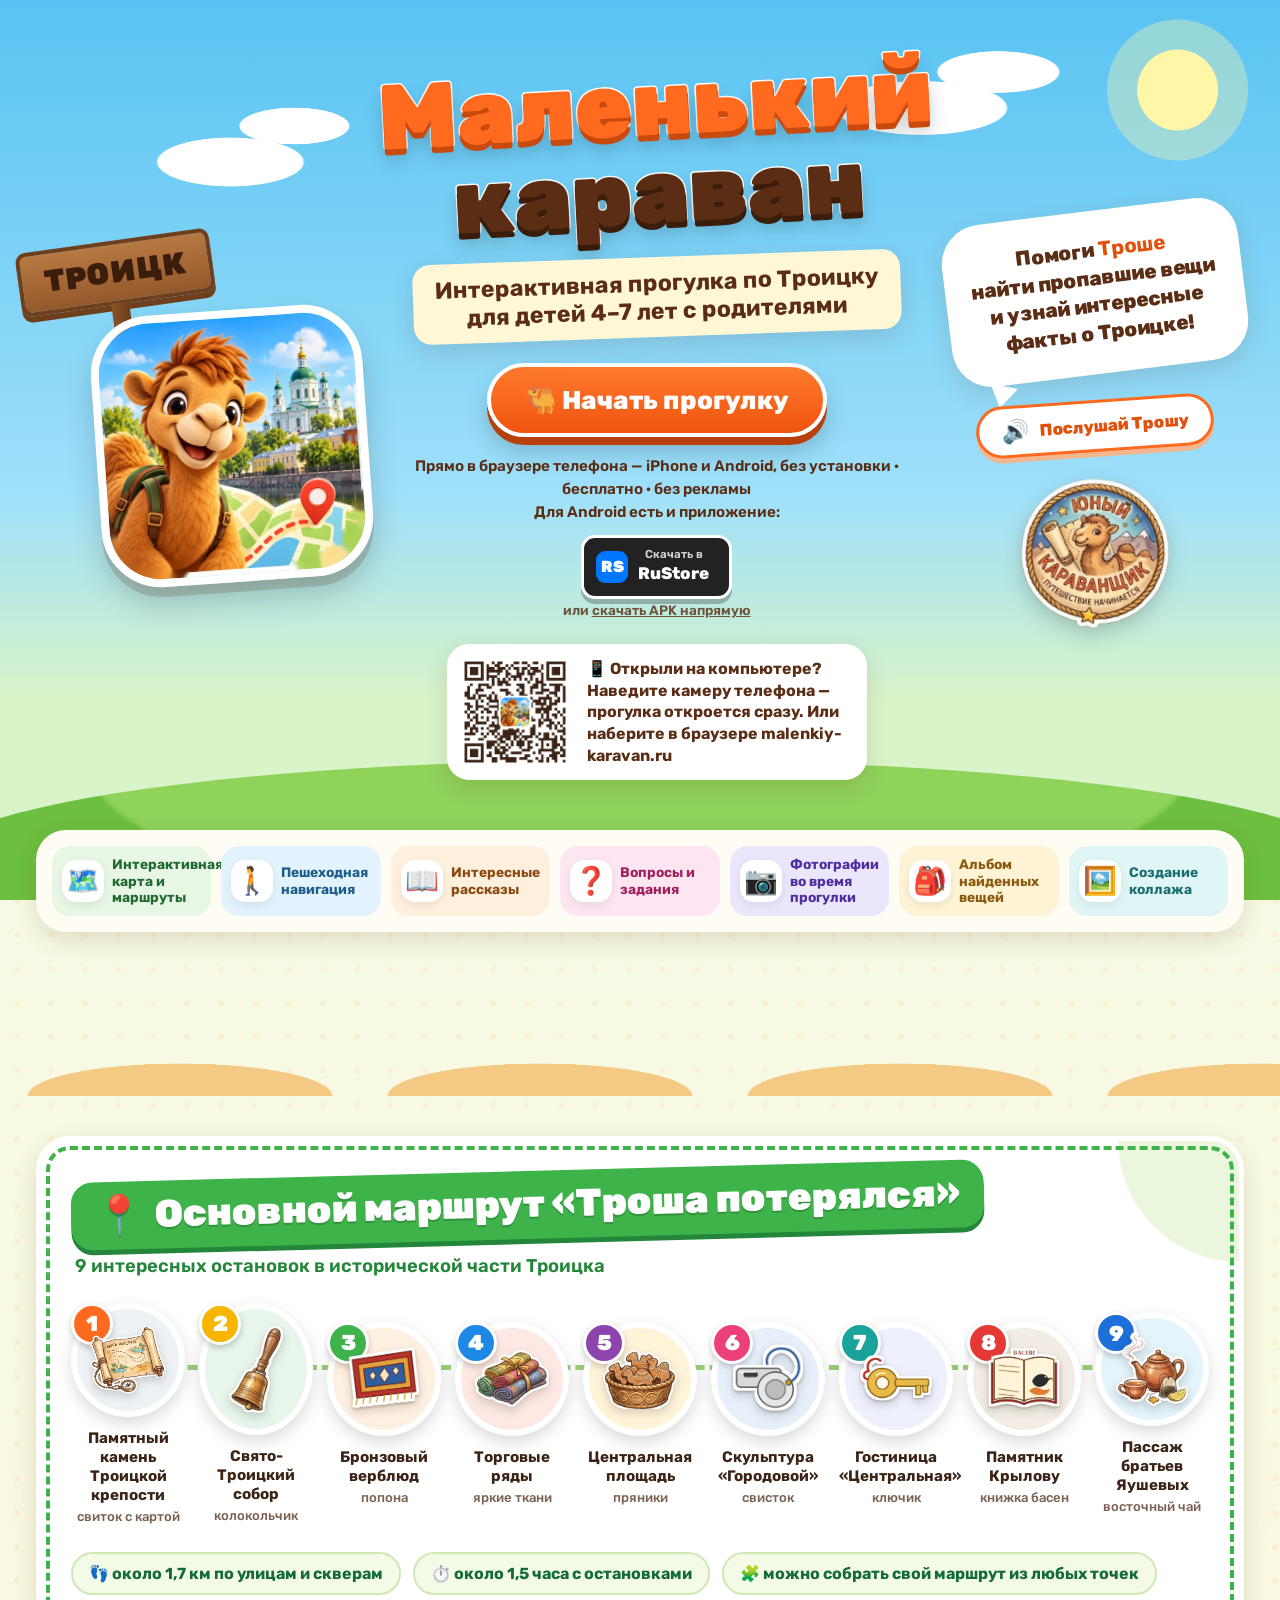
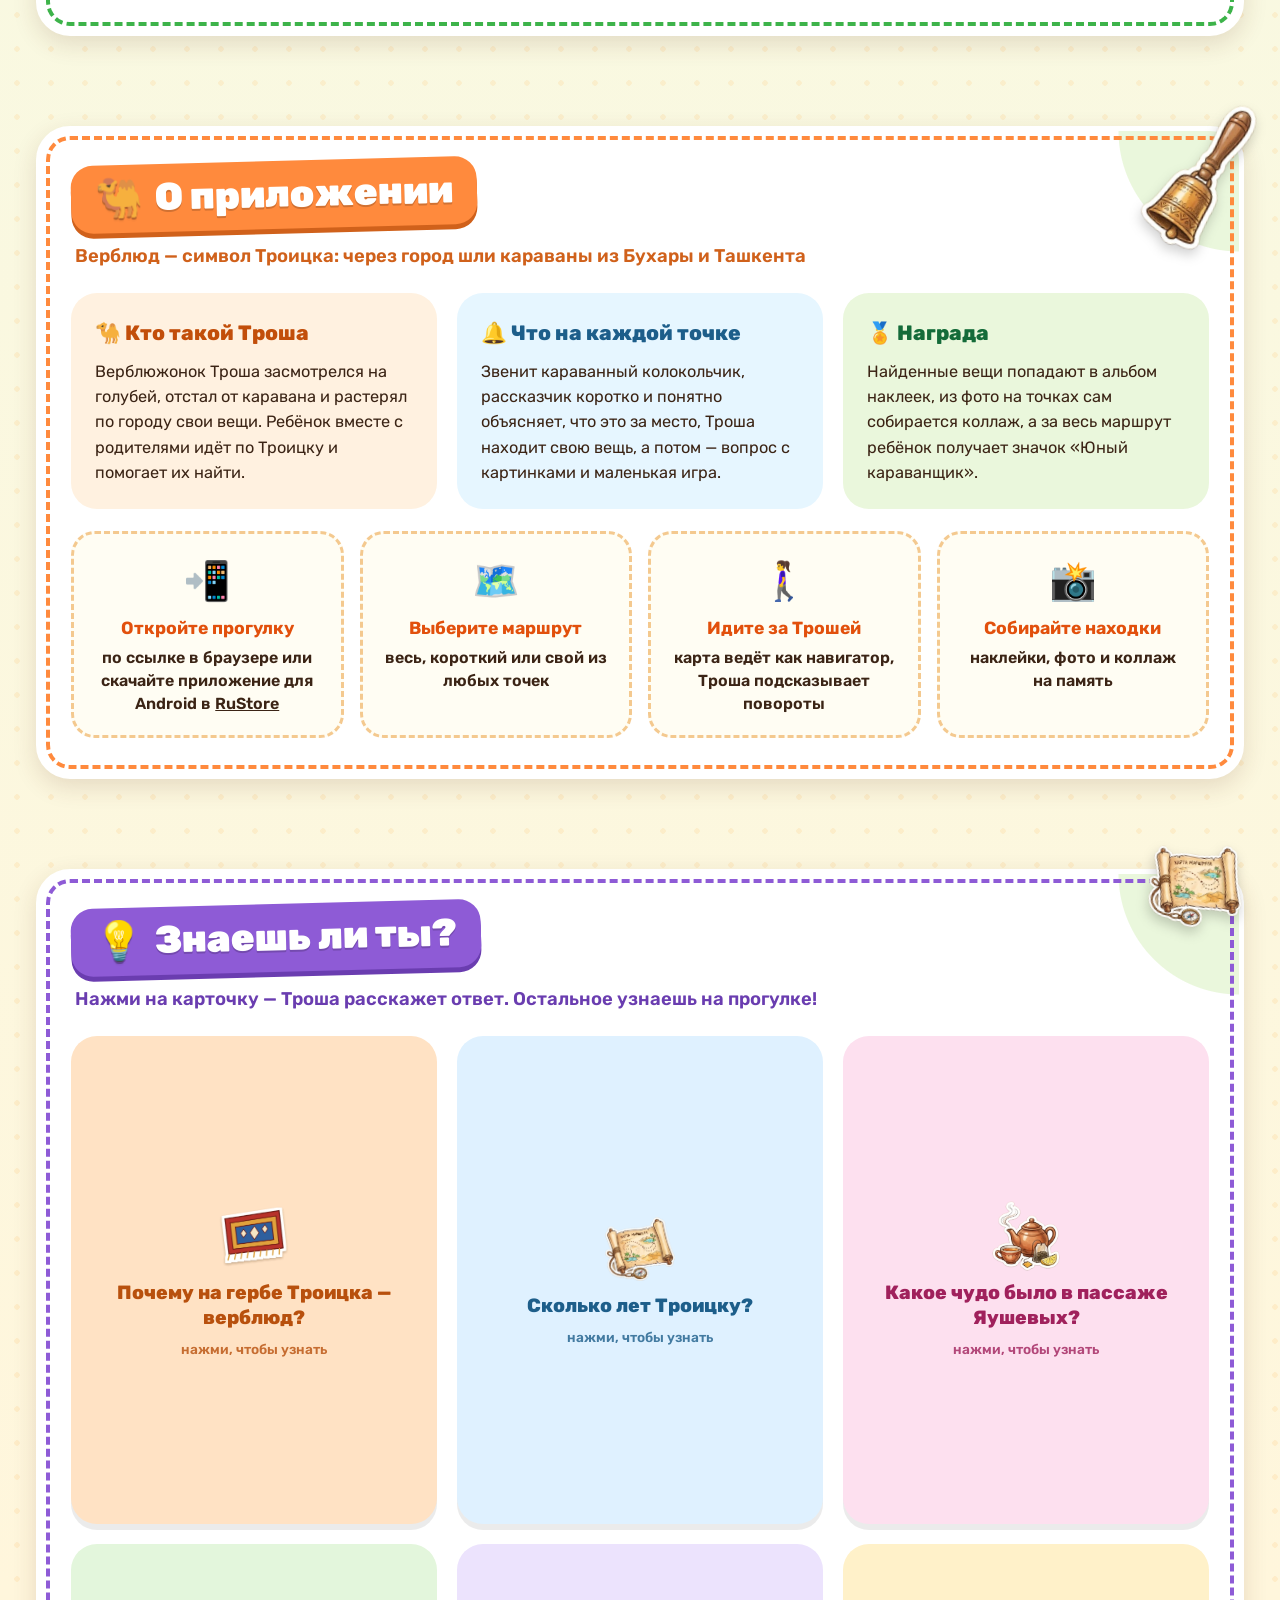
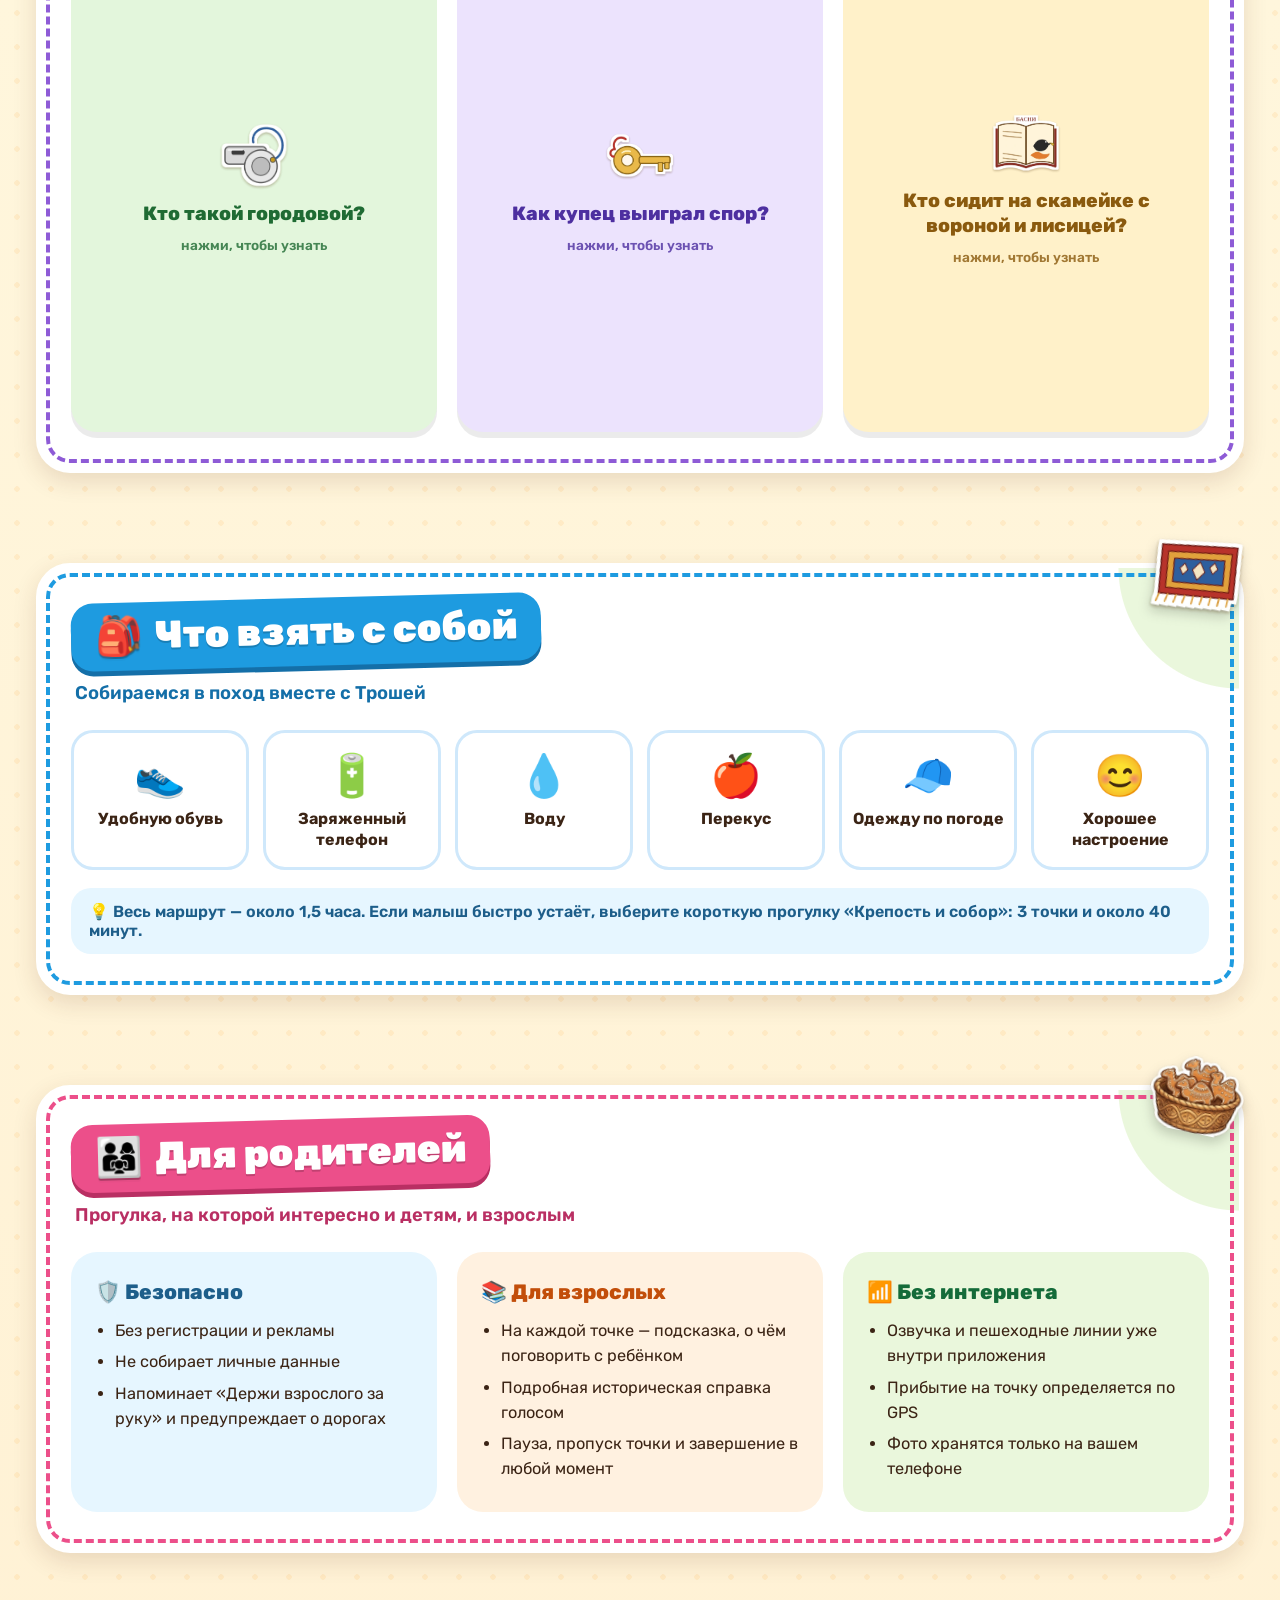
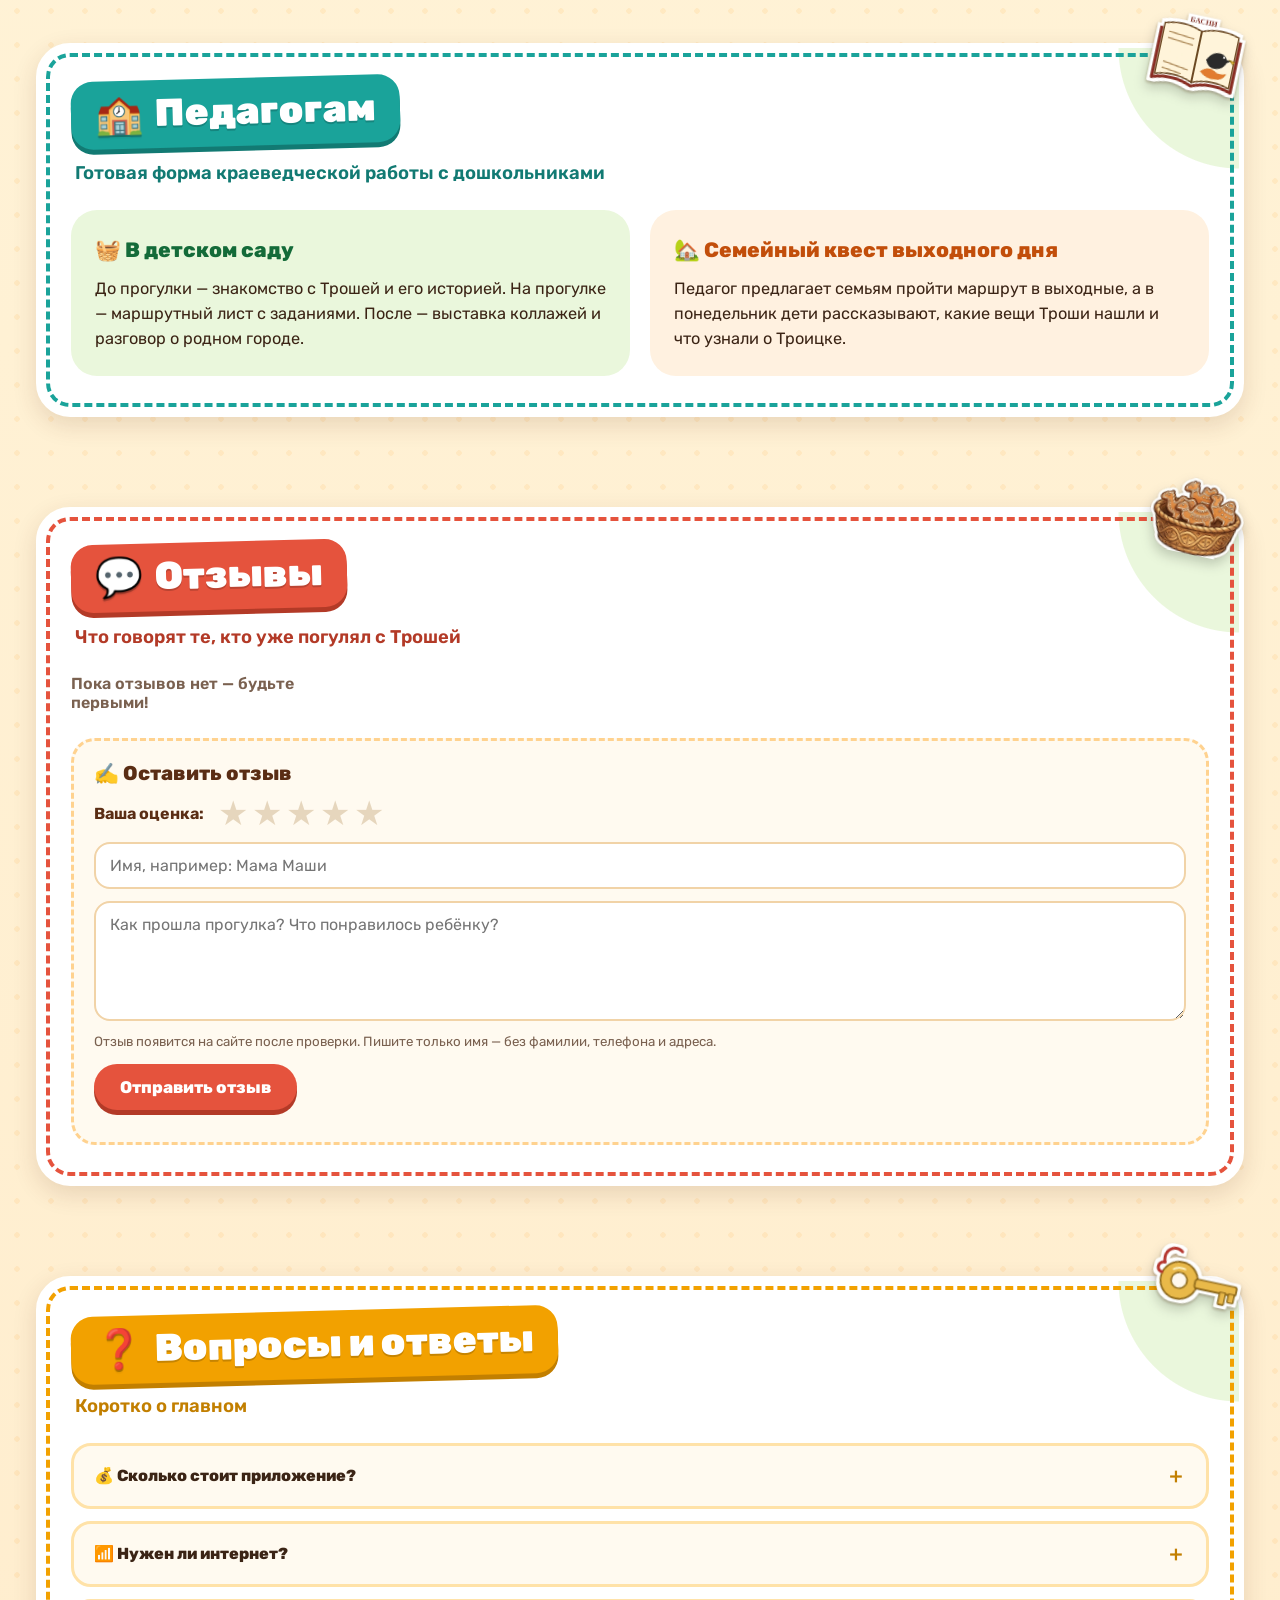
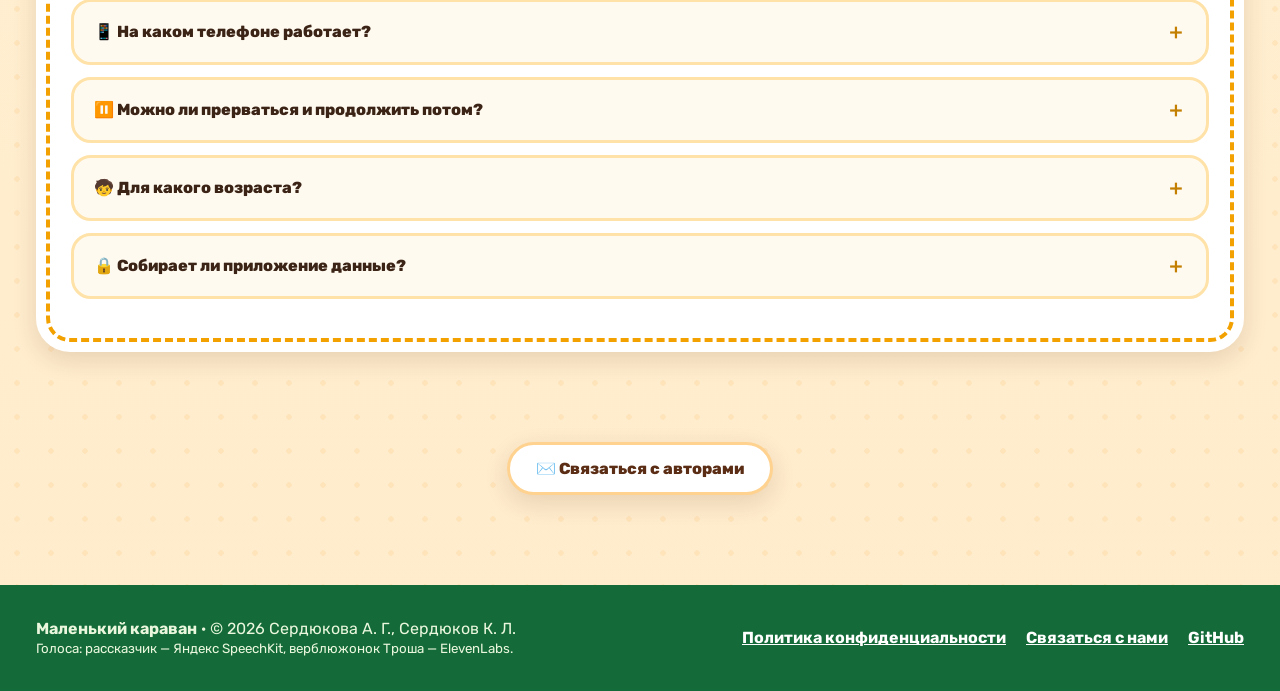
==== commit f40428fc: "Main address malenkiy-karavan.ru (1.18) GitHub never issued a certificate for the Cyrillic домен (it" ====
--- a/index.html
+++ b/index.html
@@ -6,7 +6,7 @@
   <meta name="theme-color" content="#ff6a1f">
   <meta name="description" content="Бесплатная прогулка-квест по Троицку (Челябинская область) для детей 4–7 лет с родителями: верблюжонок Троша ведёт по 9 местам исторического центра — рассказы, вопросы, игры, фото и грамота. Прямо в браузере телефона.">
   <title>Маленький караван — прогулка-квест по Троицку для детей 4–7 лет</title>
-  <link rel="canonical" href="https://xn----7sbbaalryjidglrj8b2n.xn--p1ai/">
+  <link rel="canonical" href="https://malenkiy-karavan.ru/">
   <meta name="robots" content="index, follow">
   <link rel="icon" href="site/images/icon.png">
   <meta property="og:type" content="website">
@@ -14,16 +14,16 @@
   <meta property="og:locale" content="ru_RU">
   <meta property="og:title" content="Маленький караван — прогулка по Троицку для детей">
   <meta property="og:description" content="Помоги верблюжонку Троше найти пропавшие вещи! Интерактивная прогулка для детей 4–7 лет с родителями.">
-  <meta property="og:url" content="https://xn----7sbbaalryjidglrj8b2n.xn--p1ai/">
-  <meta property="og:image" content="https://xn----7sbbaalryjidglrj8b2n.xn--p1ai/site/images/og.jpg">
+  <meta property="og:url" content="https://malenkiy-karavan.ru/">
+  <meta property="og:image" content="https://malenkiy-karavan.ru/site/images/og.jpg">
   <meta property="og:image:type" content="image/jpeg">
   <meta property="og:image:width" content="1200">
   <meta property="og:image:height" content="630">
   <meta name="twitter:card" content="summary_large_image">
-  <meta property="vk:image" content="https://xn----7sbbaalryjidglrj8b2n.xn--p1ai/site/images/og.jpg">
-  <link rel="image_src" href="https://xn----7sbbaalryjidglrj8b2n.xn--p1ai/site/images/og.jpg">
+  <meta property="vk:image" content="https://malenkiy-karavan.ru/site/images/og.jpg">
+  <link rel="image_src" href="https://malenkiy-karavan.ru/site/images/og.jpg">
   <!-- Для поисковиков: что это за прогулка и где её точки (schema.org). Точки — из data/route.json. -->
-  <script type="application/ld+json">{"@context": "https://schema.org", "@graph": [{"@type": "WebSite", "@id": "https://xn----7sbbaalryjidglrj8b2n.xn--p1ai/#site", "url": "https://xn----7sbbaalryjidglrj8b2n.xn--p1ai/", "name": "Маленький караван", "inLanguage": "ru"}, {"@type": "TouristTrip", "@id": "https://xn----7sbbaalryjidglrj8b2n.xn--p1ai/#trip", "name": "Маленький караван — прогулка по Троицку для детей", "description": "Бесплатная интерактивная прогулка-квест по историческому центру Троицка для детей 4–7 лет с родителями: верблюжонок Троша ведёт по карте, на каждой точке — рассказ, вопрос и игра.", "url": "https://xn----7sbbaalryjidglrj8b2n.xn--p1ai/", "touristType": ["Семьи с детьми", "Дети 4–7 лет"], "isAccessibleForFree": true, "inLanguage": "ru", "image": "https://xn----7sbbaalryjidglrj8b2n.xn--p1ai/site/images/og.jpg", "offers": {"@type": "Offer", "price": "0", "priceCurrency": "RUB", "url": "https://xn----7sbbaalryjidglrj8b2n.xn--p1ai/progulka/"}, "itinerary": {"@type": "ItemList", "numberOfItems": 9, "itemListElement": [{"@type": "ListItem", "position": 1, "item": {"@type": "TouristAttraction", "name": "Памятный камень Троицкой крепости", "geo": {"@type": "GeoCoordinates", "latitude": 54.077456, "longitude": 61.556294}, "address": {"@type": "PostalAddress", "addressLocality": "Троицк", "addressRegion": "Челябинская область", "addressCountry": "RU"}}}, {"@type": "ListItem", "position": 2, "item": {"@type": "TouristAttraction", "name": "Свято-Троицкий собор", "geo": {"@type": "GeoCoordinates", "latitude": 54.077776, "longitude": 61.557391}, "address": {"@type": "PostalAddress", "addressLocality": "Троицк", "addressRegion": "Челябинская область", "addressCountry": "RU"}}}, {"@type": "ListItem", "position": 3, "item": {"@type": "TouristAttraction", "name": "Бронзовый верблюд", "geo": {"@type": "GeoCoordinates", "latitude": 54.081621, "longitude": 61.561152}, "address": {"@type": "PostalAddress", "addressLocality": "Троицк", "addressRegion": "Челябинская область", "addressCountry": "RU"}}}, {"@type": "ListItem", "position": 4, "item": {"@type": "TouristAttraction", "name": "Торговые ряды", "geo": {"@type": "GeoCoordinates", "latitude": 54.081813, "longitude": 61.560374}, "address": {"@type": "PostalAddress", "addressLocality": "Троицк", "addressRegion": "Челябинская область", "addressCountry": "RU"}}}, {"@type": "ListItem", "position": 5, "item": {"@type": "TouristAttraction", "name": "Центральная площадь", "geo": {"@type": "GeoCoordinates", "latitude": 54.082807, "longitude": 61.559144}, "address": {"@type": "PostalAddress", "addressLocality": "Троицк", "addressRegion": "Челябинская область", "addressCountry": "RU"}}}, {"@type": "ListItem", "position": 6, "item": {"@type": "TouristAttraction", "name": "Скульптура «Городовой»", "geo": {"@type": "GeoCoordinates", "latitude": 54.083578, "longitude": 61.559513}, "address": {"@type": "PostalAddress", "addressLocality": "Троицк", "addressRegion": "Челябинская область", "addressCountry": "RU"}}}, {"@type": "ListItem", "position": 7, "item": {"@type": "TouristAttraction", "name": "Гостиница «Центральная»", "geo": {"@type": "GeoCoordinates", "latitude": 54.083992, "longitude": 61.559019}, "address": {"@type": "PostalAddress", "addressLocality": "Троицк", "addressRegion": "Челябинская область", "addressCountry": "RU"}}}, {"@type": "ListItem", "position": 8, "item": {"@type": "TouristAttraction", "name": "Памятник Крылову", "geo": {"@type": "GeoCoordinates", "latitude": 54.085255, "longitude": 61.558237}, "address": {"@type": "PostalAddress", "addressLocality": "Троицк", "addressRegion": "Челябинская область", "addressCountry": "RU"}}}, {"@type": "ListItem", "position": 9, "item": {"@type": "TouristAttraction", "name": "Пассаж братьев Яушевых", "geo": {"@type": "GeoCoordinates", "latitude": 54.086813, "longitude": 61.560445}, "address": {"@type": "PostalAddress", "addressLocality": "Троицк", "addressRegion": "Челябинская область", "addressCountry": "RU"}}}]}}]}</script>
+  <script type="application/ld+json">{"@context": "https://schema.org", "@graph": [{"@type": "WebSite", "@id": "https://malenkiy-karavan.ru/#site", "url": "https://malenkiy-karavan.ru/", "name": "Маленький караван", "inLanguage": "ru"}, {"@type": "TouristTrip", "@id": "https://malenkiy-karavan.ru/#trip", "name": "Маленький караван — прогулка по Троицку для детей", "description": "Бесплатная интерактивная прогулка-квест по историческому центру Троицка для детей 4–7 лет с родителями: верблюжонок Троша ведёт по карте, на каждой точке — рассказ, вопрос и игра.", "url": "https://malenkiy-karavan.ru/", "touristType": ["Семьи с детьми", "Дети 4–7 лет"], "isAccessibleForFree": true, "inLanguage": "ru", "image": "https://malenkiy-karavan.ru/site/images/og.jpg", "offers": {"@type": "Offer", "price": "0", "priceCurrency": "RUB", "url": "https://malenkiy-karavan.ru/progulka/"}, "itinerary": {"@type": "ItemList", "numberOfItems": 9, "itemListElement": [{"@type": "ListItem", "position": 1, "item": {"@type": "TouristAttraction", "name": "Памятный камень Троицкой крепости", "geo": {"@type": "GeoCoordinates", "latitude": 54.077456, "longitude": 61.556294}, "address": {"@type": "PostalAddress", "addressLocality": "Троицк", "addressRegion": "Челябинская область", "addressCountry": "RU"}}}, {"@type": "ListItem", "position": 2, "item": {"@type": "TouristAttraction", "name": "Свято-Троицкий собор", "geo": {"@type": "GeoCoordinates", "latitude": 54.077776, "longitude": 61.557391}, "address": {"@type": "PostalAddress", "addressLocality": "Троицк", "addressRegion": "Челябинская область", "addressCountry": "RU"}}}, {"@type": "ListItem", "position": 3, "item": {"@type": "TouristAttraction", "name": "Бронзовый верблюд", "geo": {"@type": "GeoCoordinates", "latitude": 54.081621, "longitude": 61.561152}, "address": {"@type": "PostalAddress", "addressLocality": "Троицк", "addressRegion": "Челябинская область", "addressCountry": "RU"}}}, {"@type": "ListItem", "position": 4, "item": {"@type": "TouristAttraction", "name": "Торговые ряды", "geo": {"@type": "GeoCoordinates", "latitude": 54.081813, "longitude": 61.560374}, "address": {"@type": "PostalAddress", "addressLocality": "Троицк", "addressRegion": "Челябинская область", "addressCountry": "RU"}}}, {"@type": "ListItem", "position": 5, "item": {"@type": "TouristAttraction", "name": "Центральная площадь", "geo": {"@type": "GeoCoordinates", "latitude": 54.082807, "longitude": 61.559144}, "address": {"@type": "PostalAddress", "addressLocality": "Троицк", "addressRegion": "Челябинская область", "addressCountry": "RU"}}}, {"@type": "ListItem", "position": 6, "item": {"@type": "TouristAttraction", "name": "Скульптура «Городовой»", "geo": {"@type": "GeoCoordinates", "latitude": 54.083578, "longitude": 61.559513}, "address": {"@type": "PostalAddress", "addressLocality": "Троицк", "addressRegion": "Челябинская область", "addressCountry": "RU"}}}, {"@type": "ListItem", "position": 7, "item": {"@type": "TouristAttraction", "name": "Гостиница «Центральная»", "geo": {"@type": "GeoCoordinates", "latitude": 54.083992, "longitude": 61.559019}, "address": {"@type": "PostalAddress", "addressLocality": "Троицк", "addressRegion": "Челябинская область", "addressCountry": "RU"}}}, {"@type": "ListItem", "position": 8, "item": {"@type": "TouristAttraction", "name": "Памятник Крылову", "geo": {"@type": "GeoCoordinates", "latitude": 54.085255, "longitude": 61.558237}, "address": {"@type": "PostalAddress", "addressLocality": "Троицк", "addressRegion": "Челябинская область", "addressCountry": "RU"}}}, {"@type": "ListItem", "position": 9, "item": {"@type": "TouristAttraction", "name": "Пассаж братьев Яушевых", "geo": {"@type": "GeoCoordinates", "latitude": 54.086813, "longitude": 61.560445}, "address": {"@type": "PostalAddress", "addressLocality": "Троицк", "addressRegion": "Челябинская область", "addressCountry": "RU"}}}]}}]}</script>
   <link rel="preconnect" href="https://fonts.googleapis.com">
   <link rel="preconnect" href="https://fonts.gstatic.com" crossorigin>
   <link href="https://fonts.googleapis.com/css2?family=Rubik:wght@500;600;700;800;900&display=swap" rel="stylesheet">
@@ -462,7 +462,7 @@
         <span class="apk">или <a href="https://github.com/qwest65/malenkiy-karavan/releases/latest/download/MalenkiyKaravan.apk">скачать APK напрямую</a></span></div>
       <div class="qr-card">
         <img src="images/qr.png" alt="QR-код: прогулка «Маленький караван»">
-        <span>📱 Открыли на компьютере? Наведите камеру телефона — прогулка откроется сразу. Или наберите в браузере <b>маленький-караван.рф</b></span>
+        <span>📱 Открыли на компьютере? Наведите камеру телефона — прогулка откроется сразу. Или наберите в браузере <b>malenkiy-karavan.ru</b></span>
       </div>
     </div>
 
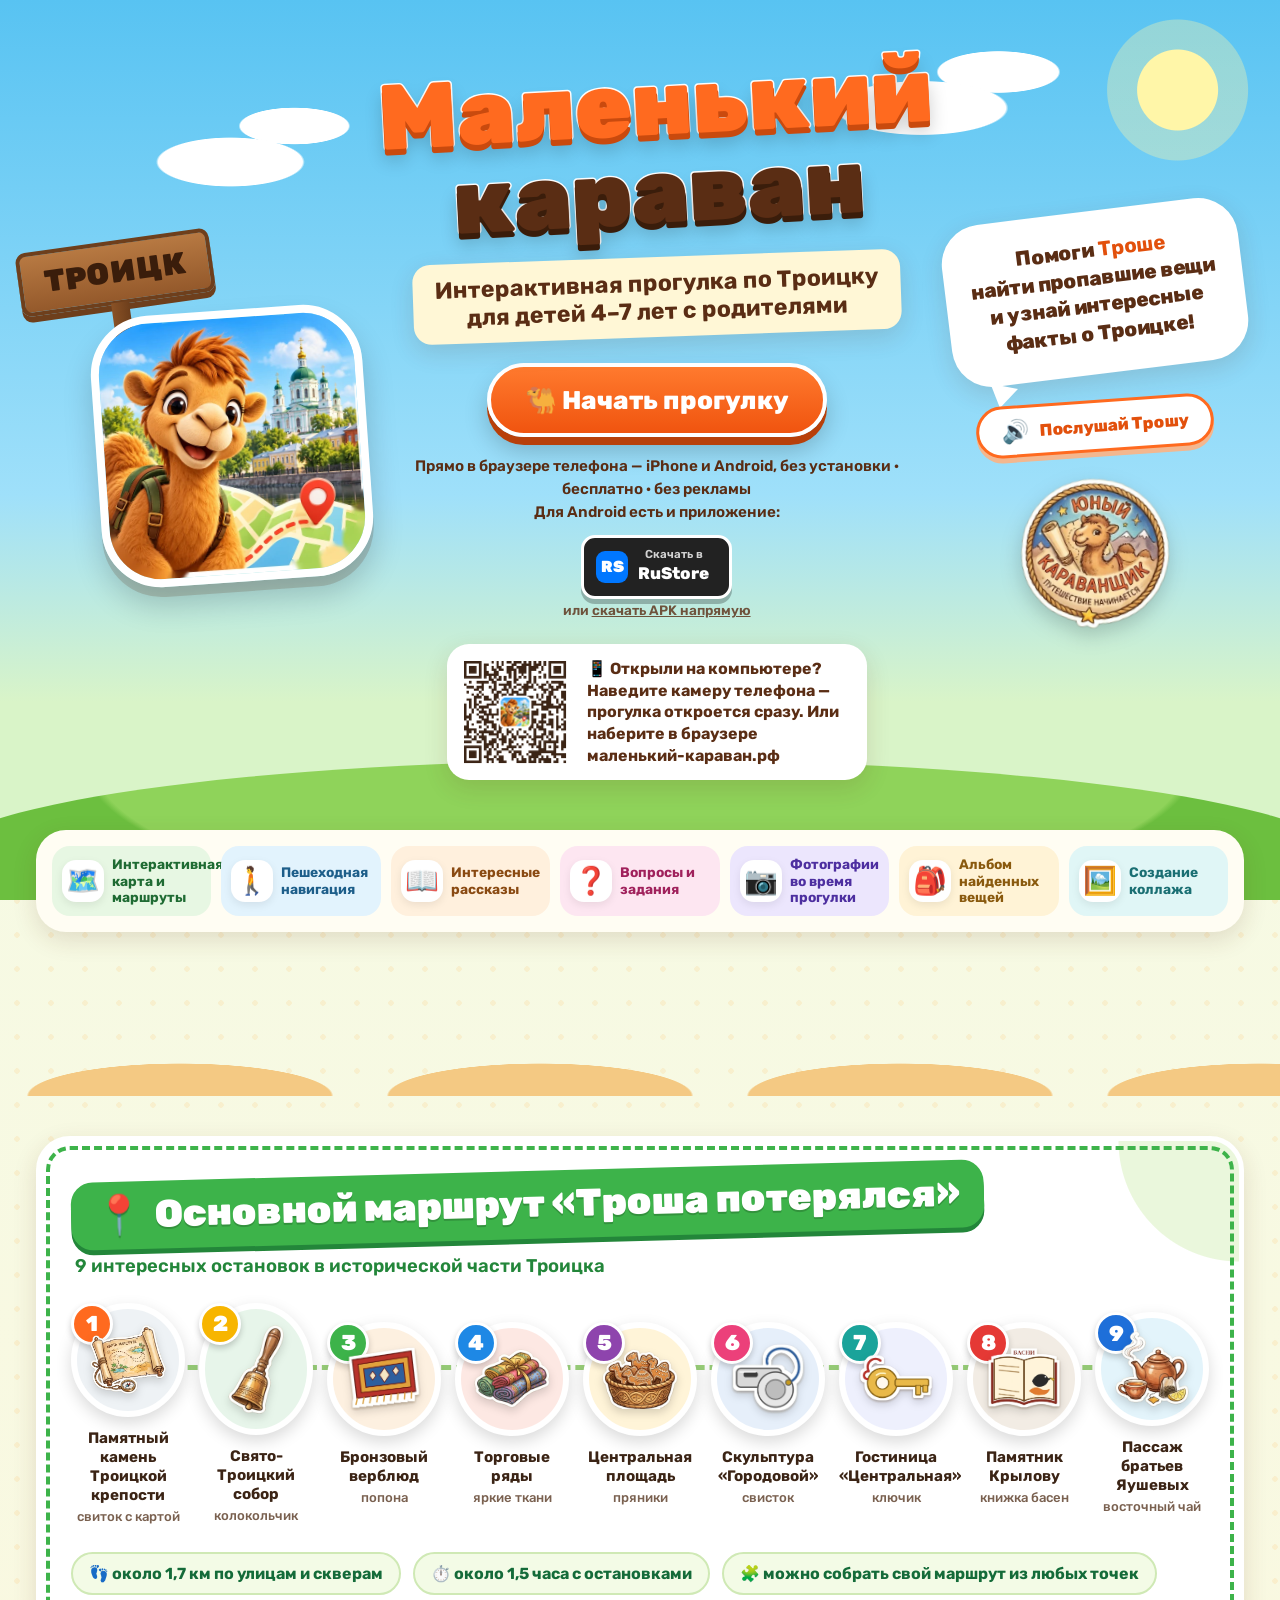
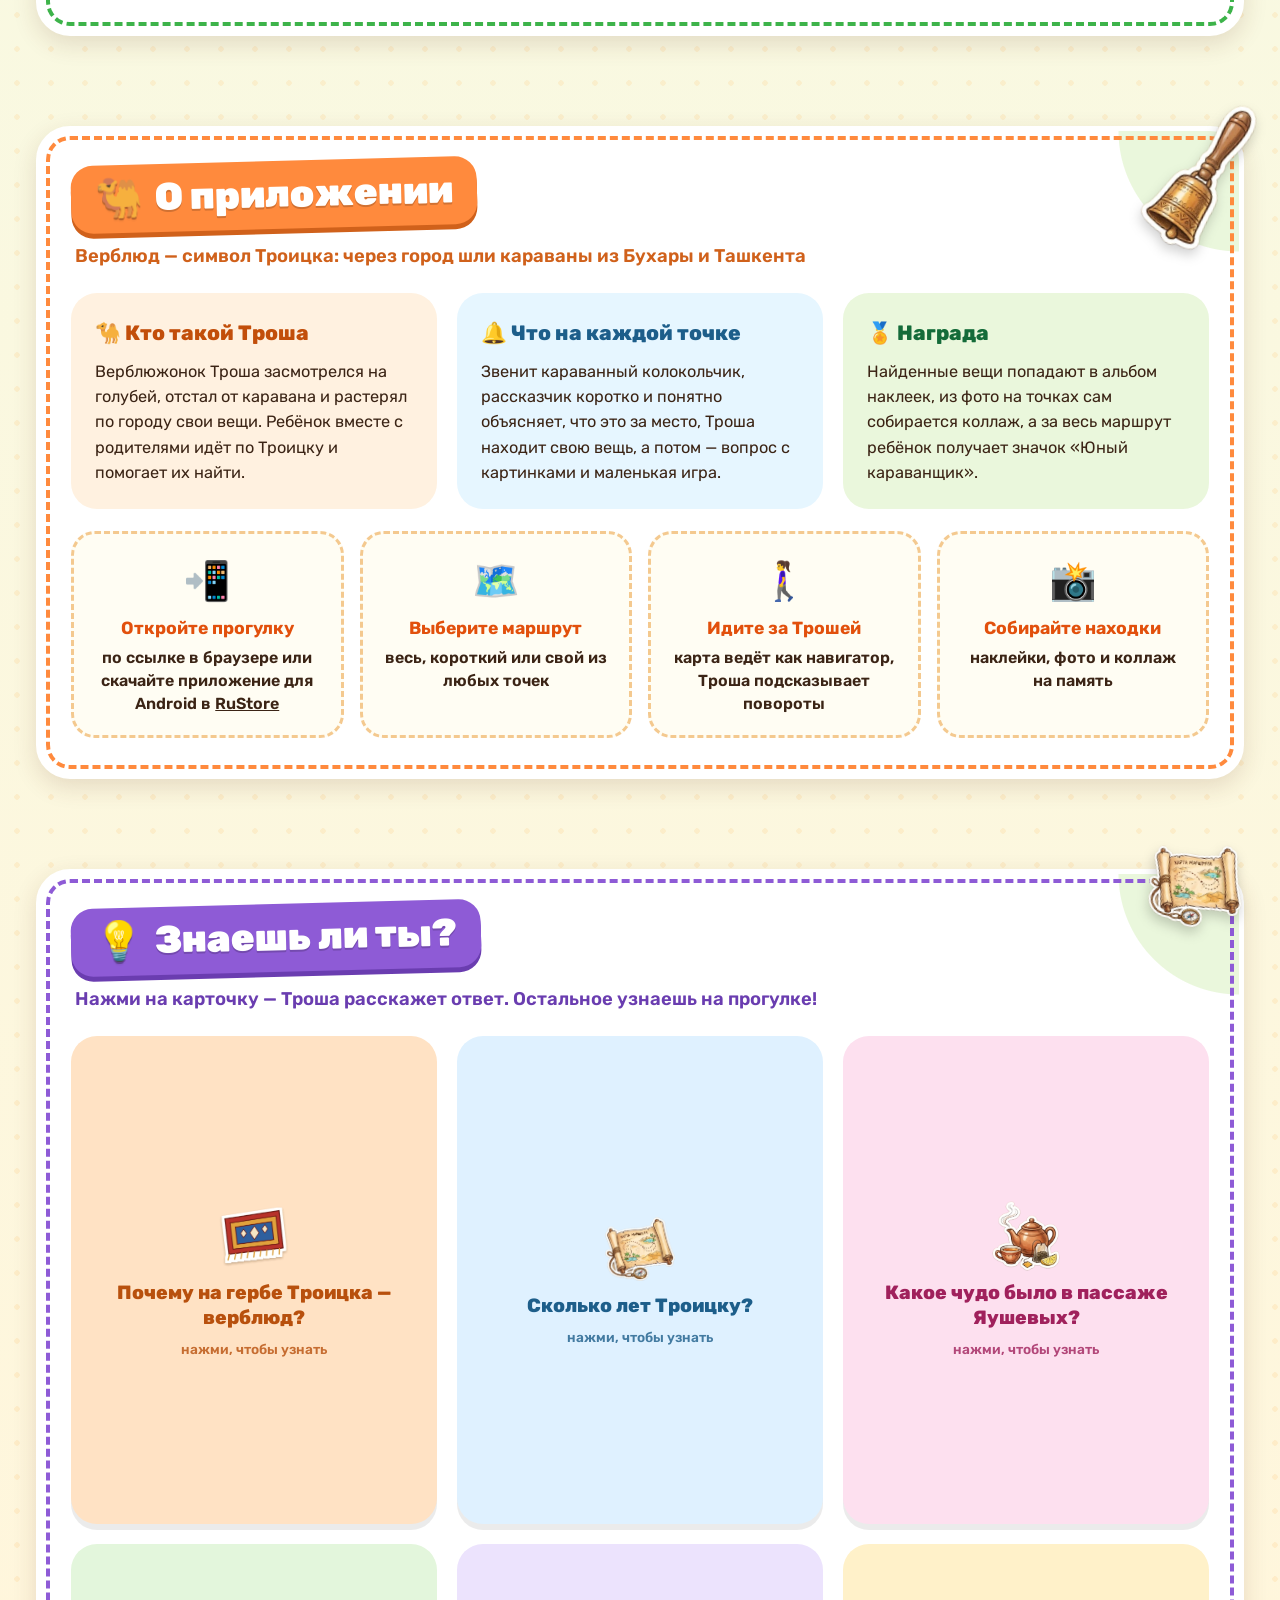
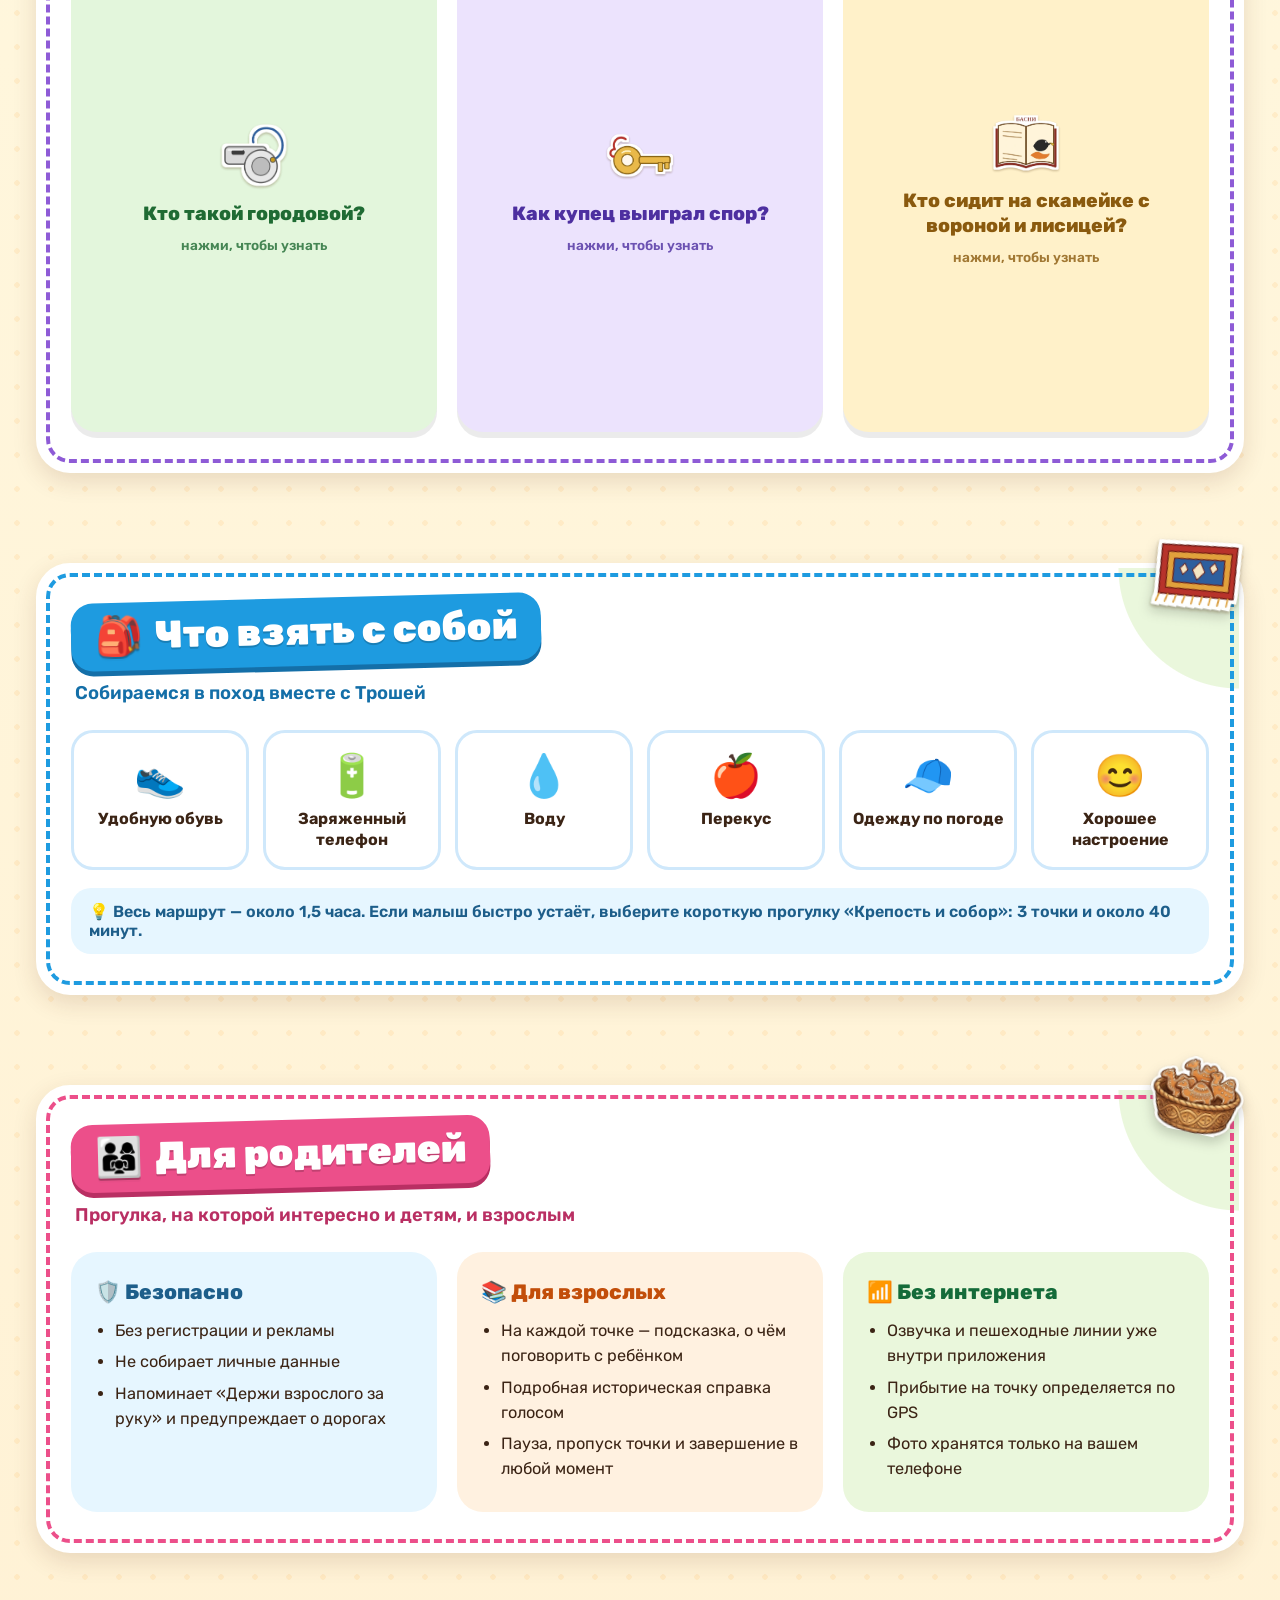
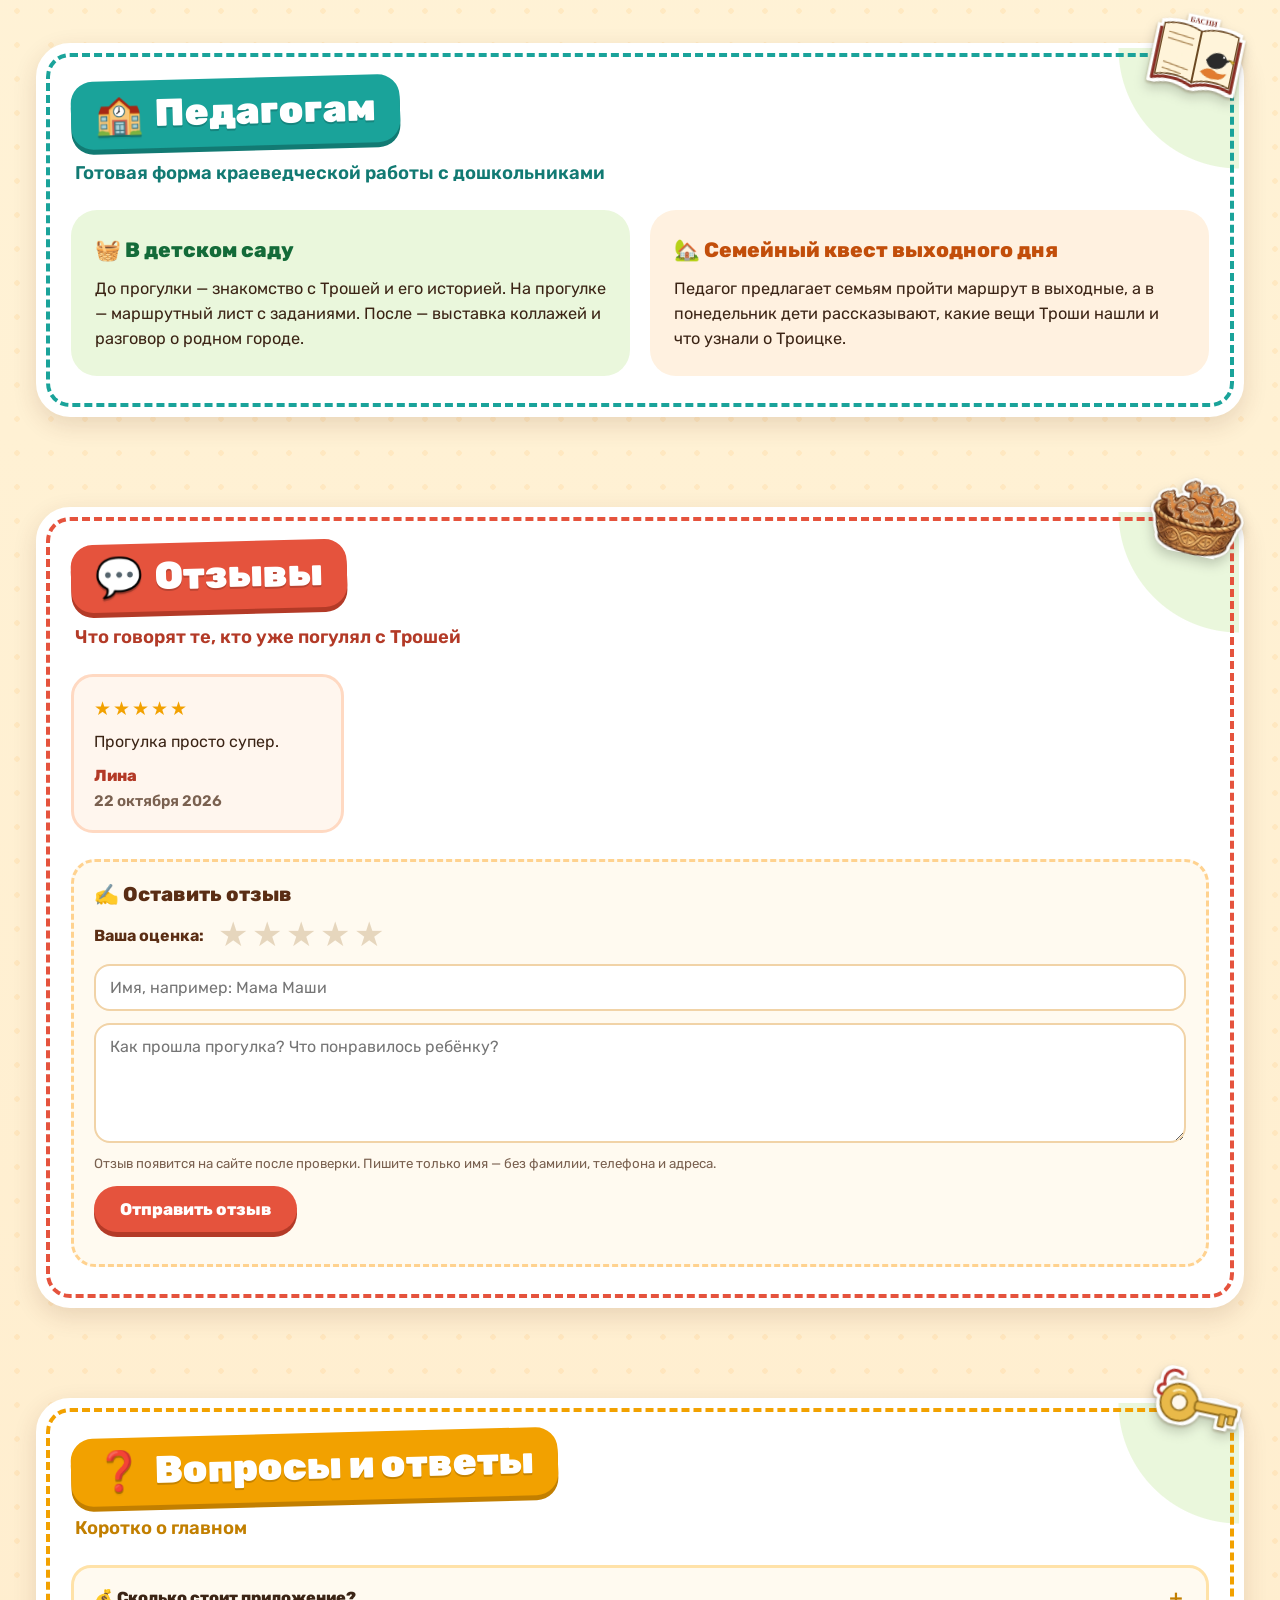
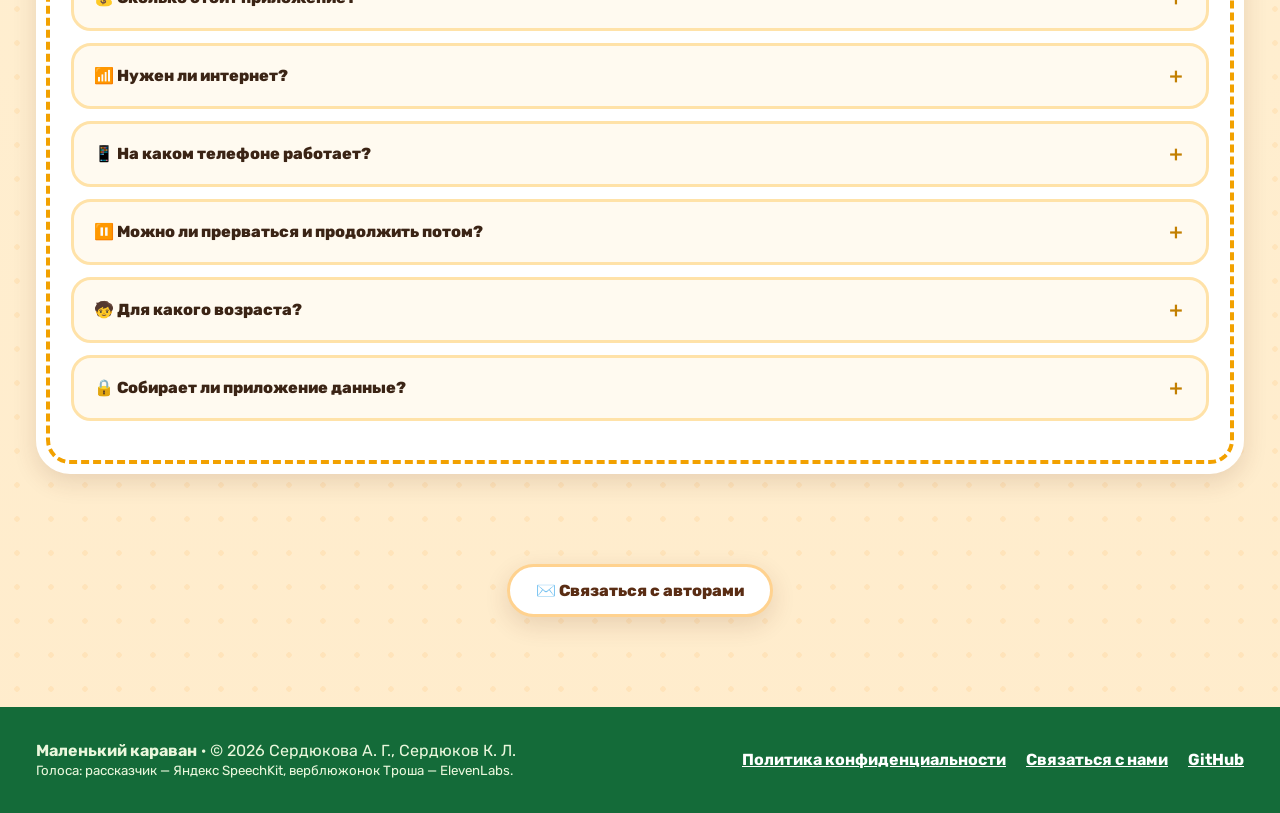
==== commit bfce8762: "Main address маленький-караван.рф again, on the hosting (1.19) The hosting issues its own Let's Encr" ====
--- a/index.html
+++ b/index.html
@@ -2,11 +2,13 @@
 <html lang="ru">
 <head>
   <meta charset="utf-8">
+  <!-- Основной адрес — маленький-караван.рф: с malenkiy-karavan.ru и www переводим туда же. -->
+  <script>if (/^(www\.)?malenkiy-karavan\.ru$|^www\.xn----7sbbaalryjidglrj8b2n\.xn--p1ai$/.test(location.hostname) && navigator.onLine) location.replace('https://xn----7sbbaalryjidglrj8b2n.xn--p1ai' + location.pathname + location.search + location.hash);</script>
   <meta name="viewport" content="width=device-width,initial-scale=1">
   <meta name="theme-color" content="#ff6a1f">
   <meta name="description" content="Бесплатная прогулка-квест по Троицку (Челябинская область) для детей 4–7 лет с родителями: верблюжонок Троша ведёт по 9 местам исторического центра — рассказы, вопросы, игры, фото и грамота. Прямо в браузере телефона.">
   <title>Маленький караван — прогулка-квест по Троицку для детей 4–7 лет</title>
-  <link rel="canonical" href="https://malenkiy-karavan.ru/">
+  <link rel="canonical" href="https://xn----7sbbaalryjidglrj8b2n.xn--p1ai/">
   <meta name="robots" content="index, follow">
   <link rel="icon" href="site/images/icon.png">
   <meta property="og:type" content="website">
@@ -14,16 +16,16 @@
   <meta property="og:locale" content="ru_RU">
   <meta property="og:title" content="Маленький караван — прогулка по Троицку для детей">
   <meta property="og:description" content="Помоги верблюжонку Троше найти пропавшие вещи! Интерактивная прогулка для детей 4–7 лет с родителями.">
-  <meta property="og:url" content="https://malenkiy-karavan.ru/">
-  <meta property="og:image" content="https://malenkiy-karavan.ru/site/images/og.jpg">
+  <meta property="og:url" content="https://xn----7sbbaalryjidglrj8b2n.xn--p1ai/">
+  <meta property="og:image" content="https://xn----7sbbaalryjidglrj8b2n.xn--p1ai/site/images/og.jpg">
   <meta property="og:image:type" content="image/jpeg">
   <meta property="og:image:width" content="1200">
   <meta property="og:image:height" content="630">
   <meta name="twitter:card" content="summary_large_image">
-  <meta property="vk:image" content="https://malenkiy-karavan.ru/site/images/og.jpg">
-  <link rel="image_src" href="https://malenkiy-karavan.ru/site/images/og.jpg">
+  <meta property="vk:image" content="https://xn----7sbbaalryjidglrj8b2n.xn--p1ai/site/images/og.jpg">
+  <link rel="image_src" href="https://xn----7sbbaalryjidglrj8b2n.xn--p1ai/site/images/og.jpg">
   <!-- Для поисковиков: что это за прогулка и где её точки (schema.org). Точки — из data/route.json. -->
-  <script type="application/ld+json">{"@context": "https://schema.org", "@graph": [{"@type": "WebSite", "@id": "https://malenkiy-karavan.ru/#site", "url": "https://malenkiy-karavan.ru/", "name": "Маленький караван", "inLanguage": "ru"}, {"@type": "TouristTrip", "@id": "https://malenkiy-karavan.ru/#trip", "name": "Маленький караван — прогулка по Троицку для детей", "description": "Бесплатная интерактивная прогулка-квест по историческому центру Троицка для детей 4–7 лет с родителями: верблюжонок Троша ведёт по карте, на каждой точке — рассказ, вопрос и игра.", "url": "https://malenkiy-karavan.ru/", "touristType": ["Семьи с детьми", "Дети 4–7 лет"], "isAccessibleForFree": true, "inLanguage": "ru", "image": "https://malenkiy-karavan.ru/site/images/og.jpg", "offers": {"@type": "Offer", "price": "0", "priceCurrency": "RUB", "url": "https://malenkiy-karavan.ru/progulka/"}, "itinerary": {"@type": "ItemList", "numberOfItems": 9, "itemListElement": [{"@type": "ListItem", "position": 1, "item": {"@type": "TouristAttraction", "name": "Памятный камень Троицкой крепости", "geo": {"@type": "GeoCoordinates", "latitude": 54.077456, "longitude": 61.556294}, "address": {"@type": "PostalAddress", "addressLocality": "Троицк", "addressRegion": "Челябинская область", "addressCountry": "RU"}}}, {"@type": "ListItem", "position": 2, "item": {"@type": "TouristAttraction", "name": "Свято-Троицкий собор", "geo": {"@type": "GeoCoordinates", "latitude": 54.077776, "longitude": 61.557391}, "address": {"@type": "PostalAddress", "addressLocality": "Троицк", "addressRegion": "Челябинская область", "addressCountry": "RU"}}}, {"@type": "ListItem", "position": 3, "item": {"@type": "TouristAttraction", "name": "Бронзовый верблюд", "geo": {"@type": "GeoCoordinates", "latitude": 54.081621, "longitude": 61.561152}, "address": {"@type": "PostalAddress", "addressLocality": "Троицк", "addressRegion": "Челябинская область", "addressCountry": "RU"}}}, {"@type": "ListItem", "position": 4, "item": {"@type": "TouristAttraction", "name": "Торговые ряды", "geo": {"@type": "GeoCoordinates", "latitude": 54.081813, "longitude": 61.560374}, "address": {"@type": "PostalAddress", "addressLocality": "Троицк", "addressRegion": "Челябинская область", "addressCountry": "RU"}}}, {"@type": "ListItem", "position": 5, "item": {"@type": "TouristAttraction", "name": "Центральная площадь", "geo": {"@type": "GeoCoordinates", "latitude": 54.082807, "longitude": 61.559144}, "address": {"@type": "PostalAddress", "addressLocality": "Троицк", "addressRegion": "Челябинская область", "addressCountry": "RU"}}}, {"@type": "ListItem", "position": 6, "item": {"@type": "TouristAttraction", "name": "Скульптура «Городовой»", "geo": {"@type": "GeoCoordinates", "latitude": 54.083578, "longitude": 61.559513}, "address": {"@type": "PostalAddress", "addressLocality": "Троицк", "addressRegion": "Челябинская область", "addressCountry": "RU"}}}, {"@type": "ListItem", "position": 7, "item": {"@type": "TouristAttraction", "name": "Гостиница «Центральная»", "geo": {"@type": "GeoCoordinates", "latitude": 54.083992, "longitude": 61.559019}, "address": {"@type": "PostalAddress", "addressLocality": "Троицк", "addressRegion": "Челябинская область", "addressCountry": "RU"}}}, {"@type": "ListItem", "position": 8, "item": {"@type": "TouristAttraction", "name": "Памятник Крылову", "geo": {"@type": "GeoCoordinates", "latitude": 54.085255, "longitude": 61.558237}, "address": {"@type": "PostalAddress", "addressLocality": "Троицк", "addressRegion": "Челябинская область", "addressCountry": "RU"}}}, {"@type": "ListItem", "position": 9, "item": {"@type": "TouristAttraction", "name": "Пассаж братьев Яушевых", "geo": {"@type": "GeoCoordinates", "latitude": 54.086813, "longitude": 61.560445}, "address": {"@type": "PostalAddress", "addressLocality": "Троицк", "addressRegion": "Челябинская область", "addressCountry": "RU"}}}]}}]}</script>
+  <script type="application/ld+json">{"@context": "https://schema.org", "@graph": [{"@type": "WebSite", "@id": "https://xn----7sbbaalryjidglrj8b2n.xn--p1ai/#site", "url": "https://xn----7sbbaalryjidglrj8b2n.xn--p1ai/", "name": "Маленький караван", "inLanguage": "ru"}, {"@type": "TouristTrip", "@id": "https://xn----7sbbaalryjidglrj8b2n.xn--p1ai/#trip", "name": "Маленький караван — прогулка по Троицку для детей", "description": "Бесплатная интерактивная прогулка-квест по историческому центру Троицка для детей 4–7 лет с родителями: верблюжонок Троша ведёт по карте, на каждой точке — рассказ, вопрос и игра.", "url": "https://xn----7sbbaalryjidglrj8b2n.xn--p1ai/", "touristType": ["Семьи с детьми", "Дети 4–7 лет"], "isAccessibleForFree": true, "inLanguage": "ru", "image": "https://xn----7sbbaalryjidglrj8b2n.xn--p1ai/site/images/og.jpg", "offers": {"@type": "Offer", "price": "0", "priceCurrency": "RUB", "url": "https://xn----7sbbaalryjidglrj8b2n.xn--p1ai/progulka/"}, "itinerary": {"@type": "ItemList", "numberOfItems": 9, "itemListElement": [{"@type": "ListItem", "position": 1, "item": {"@type": "TouristAttraction", "name": "Памятный камень Троицкой крепости", "geo": {"@type": "GeoCoordinates", "latitude": 54.077456, "longitude": 61.556294}, "address": {"@type": "PostalAddress", "addressLocality": "Троицк", "addressRegion": "Челябинская область", "addressCountry": "RU"}}}, {"@type": "ListItem", "position": 2, "item": {"@type": "TouristAttraction", "name": "Свято-Троицкий собор", "geo": {"@type": "GeoCoordinates", "latitude": 54.077776, "longitude": 61.557391}, "address": {"@type": "PostalAddress", "addressLocality": "Троицк", "addressRegion": "Челябинская область", "addressCountry": "RU"}}}, {"@type": "ListItem", "position": 3, "item": {"@type": "TouristAttraction", "name": "Бронзовый верблюд", "geo": {"@type": "GeoCoordinates", "latitude": 54.081621, "longitude": 61.561152}, "address": {"@type": "PostalAddress", "addressLocality": "Троицк", "addressRegion": "Челябинская область", "addressCountry": "RU"}}}, {"@type": "ListItem", "position": 4, "item": {"@type": "TouristAttraction", "name": "Торговые ряды", "geo": {"@type": "GeoCoordinates", "latitude": 54.081813, "longitude": 61.560374}, "address": {"@type": "PostalAddress", "addressLocality": "Троицк", "addressRegion": "Челябинская область", "addressCountry": "RU"}}}, {"@type": "ListItem", "position": 5, "item": {"@type": "TouristAttraction", "name": "Центральная площадь", "geo": {"@type": "GeoCoordinates", "latitude": 54.082807, "longitude": 61.559144}, "address": {"@type": "PostalAddress", "addressLocality": "Троицк", "addressRegion": "Челябинская область", "addressCountry": "RU"}}}, {"@type": "ListItem", "position": 6, "item": {"@type": "TouristAttraction", "name": "Скульптура «Городовой»", "geo": {"@type": "GeoCoordinates", "latitude": 54.083578, "longitude": 61.559513}, "address": {"@type": "PostalAddress", "addressLocality": "Троицк", "addressRegion": "Челябинская область", "addressCountry": "RU"}}}, {"@type": "ListItem", "position": 7, "item": {"@type": "TouristAttraction", "name": "Гостиница «Центральная»", "geo": {"@type": "GeoCoordinates", "latitude": 54.083992, "longitude": 61.559019}, "address": {"@type": "PostalAddress", "addressLocality": "Троицк", "addressRegion": "Челябинская область", "addressCountry": "RU"}}}, {"@type": "ListItem", "position": 8, "item": {"@type": "TouristAttraction", "name": "Памятник Крылову", "geo": {"@type": "GeoCoordinates", "latitude": 54.085255, "longitude": 61.558237}, "address": {"@type": "PostalAddress", "addressLocality": "Троицк", "addressRegion": "Челябинская область", "addressCountry": "RU"}}}, {"@type": "ListItem", "position": 9, "item": {"@type": "TouristAttraction", "name": "Пассаж братьев Яушевых", "geo": {"@type": "GeoCoordinates", "latitude": 54.086813, "longitude": 61.560445}, "address": {"@type": "PostalAddress", "addressLocality": "Троицк", "addressRegion": "Челябинская область", "addressCountry": "RU"}}}]}}]}</script>
   <link rel="preconnect" href="https://fonts.googleapis.com">
   <link rel="preconnect" href="https://fonts.gstatic.com" crossorigin>
   <link href="https://fonts.googleapis.com/css2?family=Rubik:wght@500;600;700;800;900&display=swap" rel="stylesheet">
@@ -462,7 +464,7 @@
         <span class="apk">или <a href="https://github.com/qwest65/malenkiy-karavan/releases/latest/download/MalenkiyKaravan.apk">скачать APK напрямую</a></span></div>
       <div class="qr-card">
         <img src="images/qr.png" alt="QR-код: прогулка «Маленький караван»">
-        <span>📱 Открыли на компьютере? Наведите камеру телефона — прогулка откроется сразу. Или наберите в браузере <b>malenkiy-karavan.ru</b></span>
+        <span>📱 Открыли на компьютере? Наведите камеру телефона — прогулка откроется сразу. Или наберите в браузере <b>маленький-караван.рф</b></span>
       </div>
     </div>
 
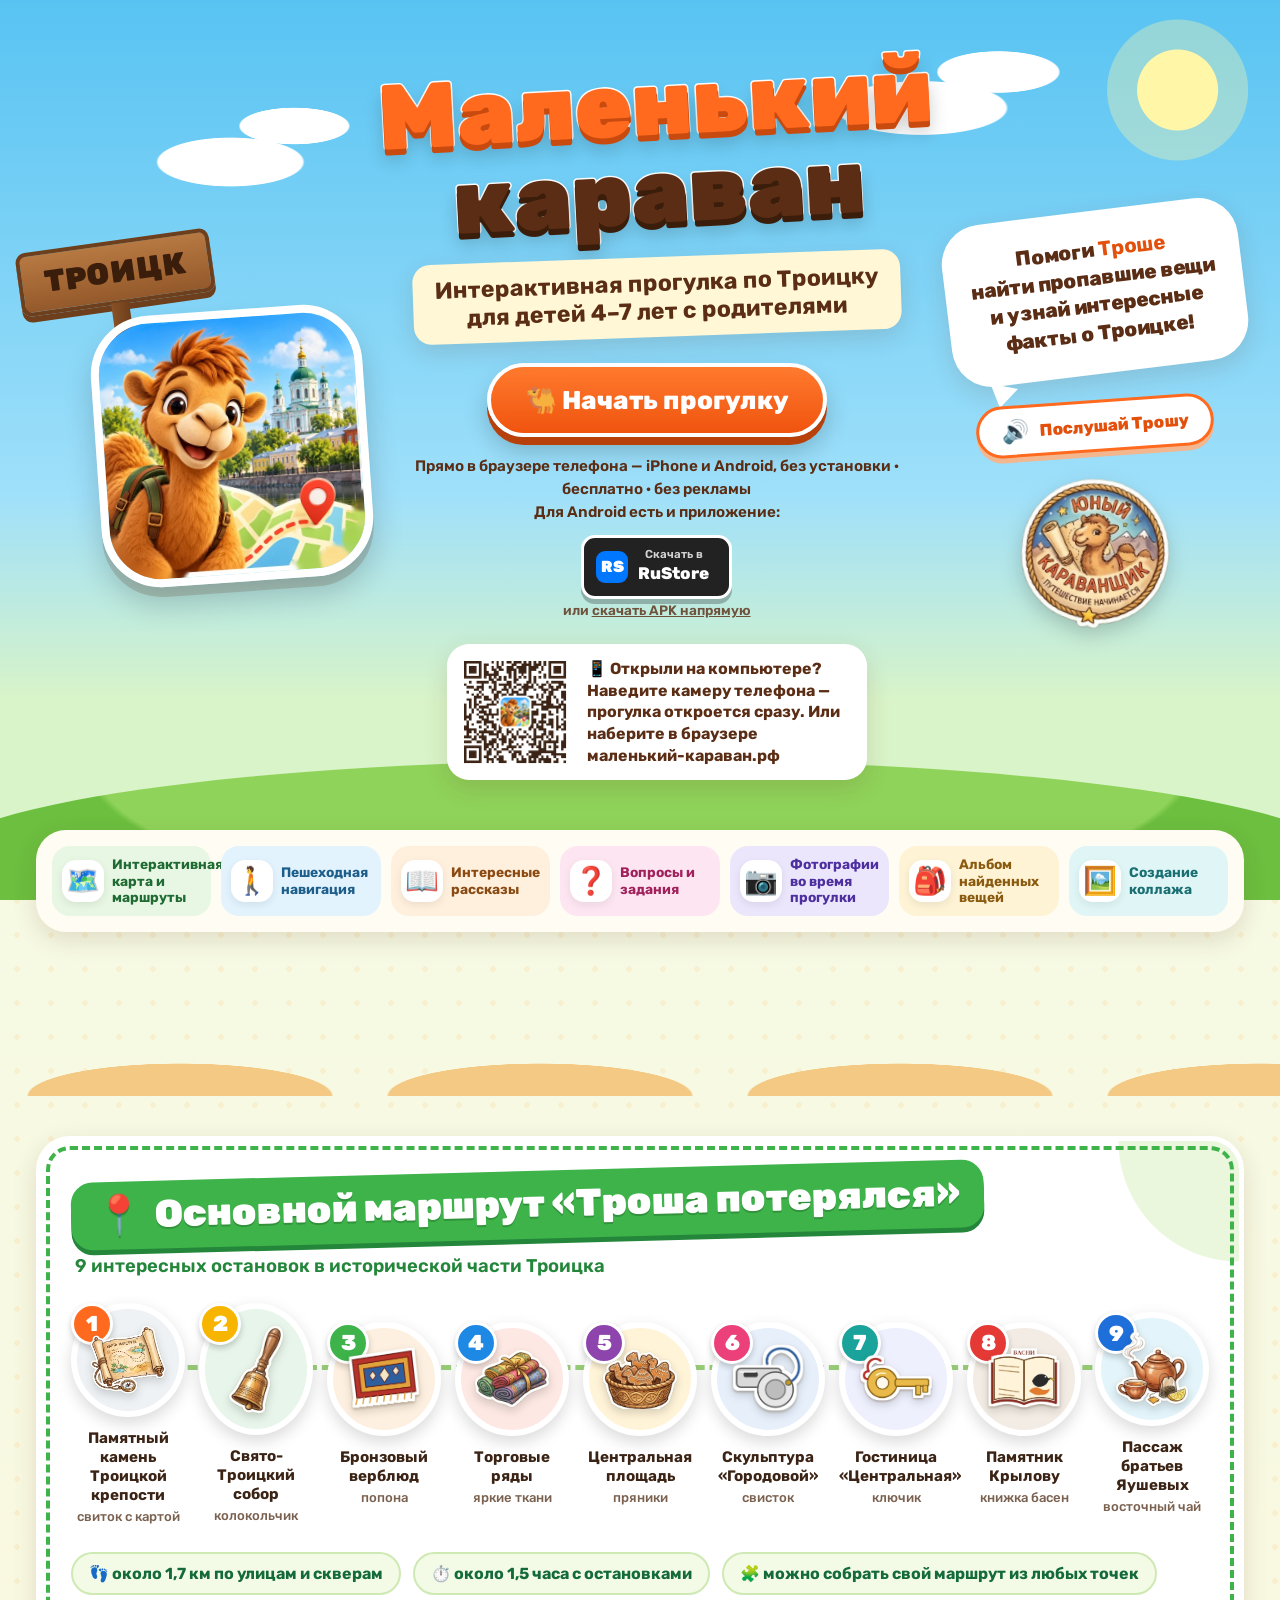
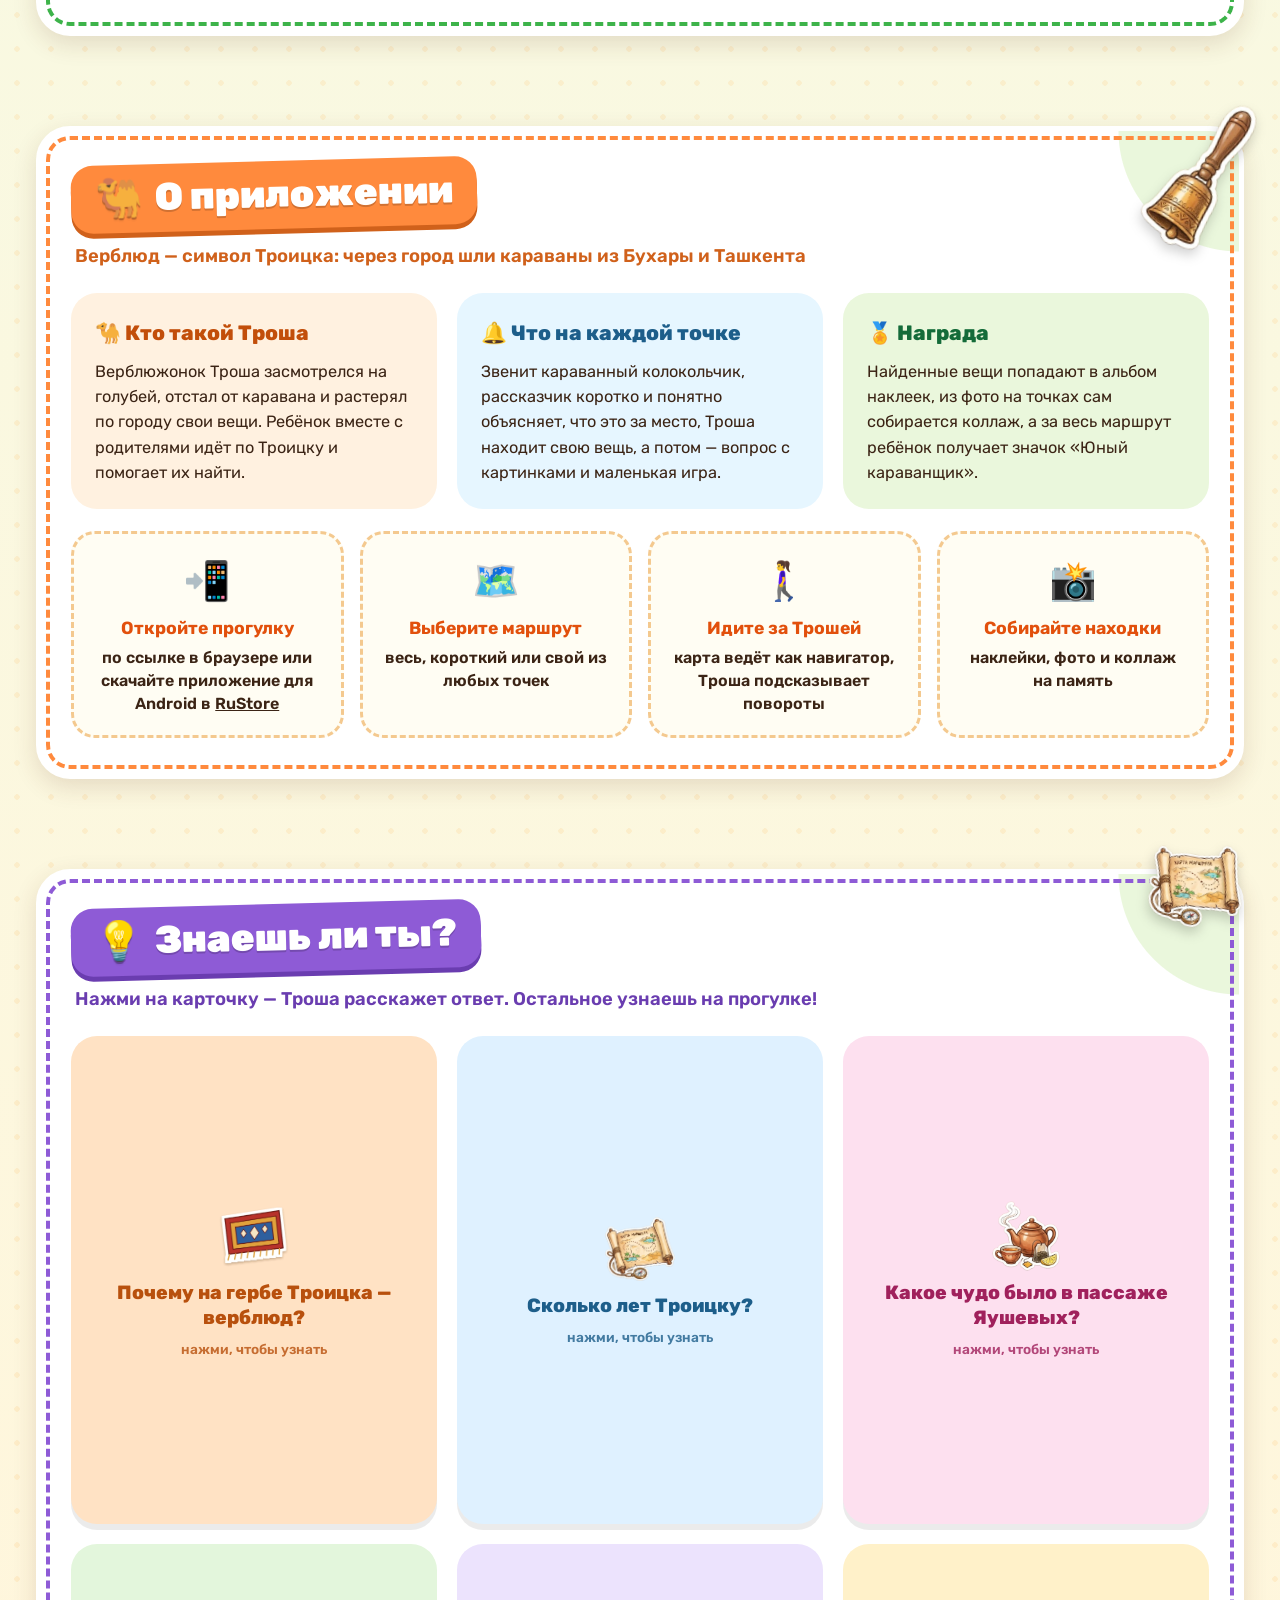
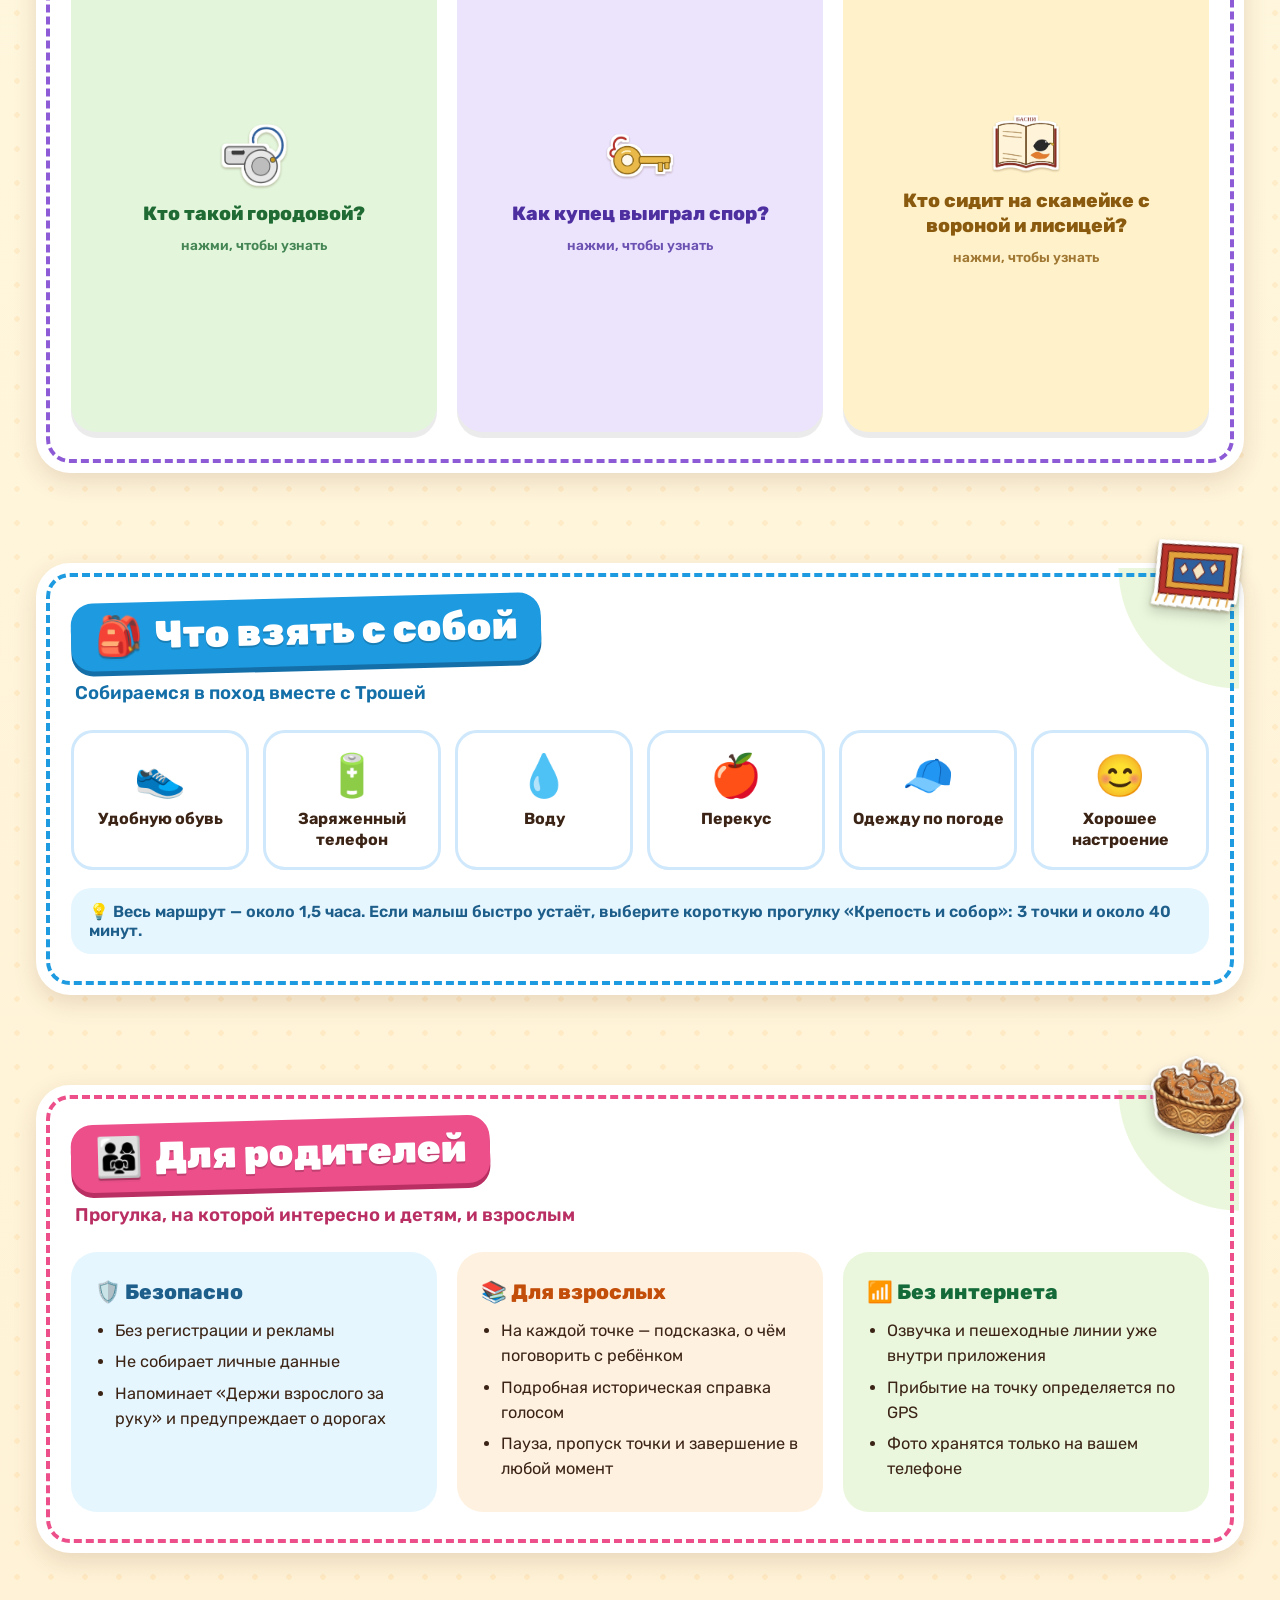
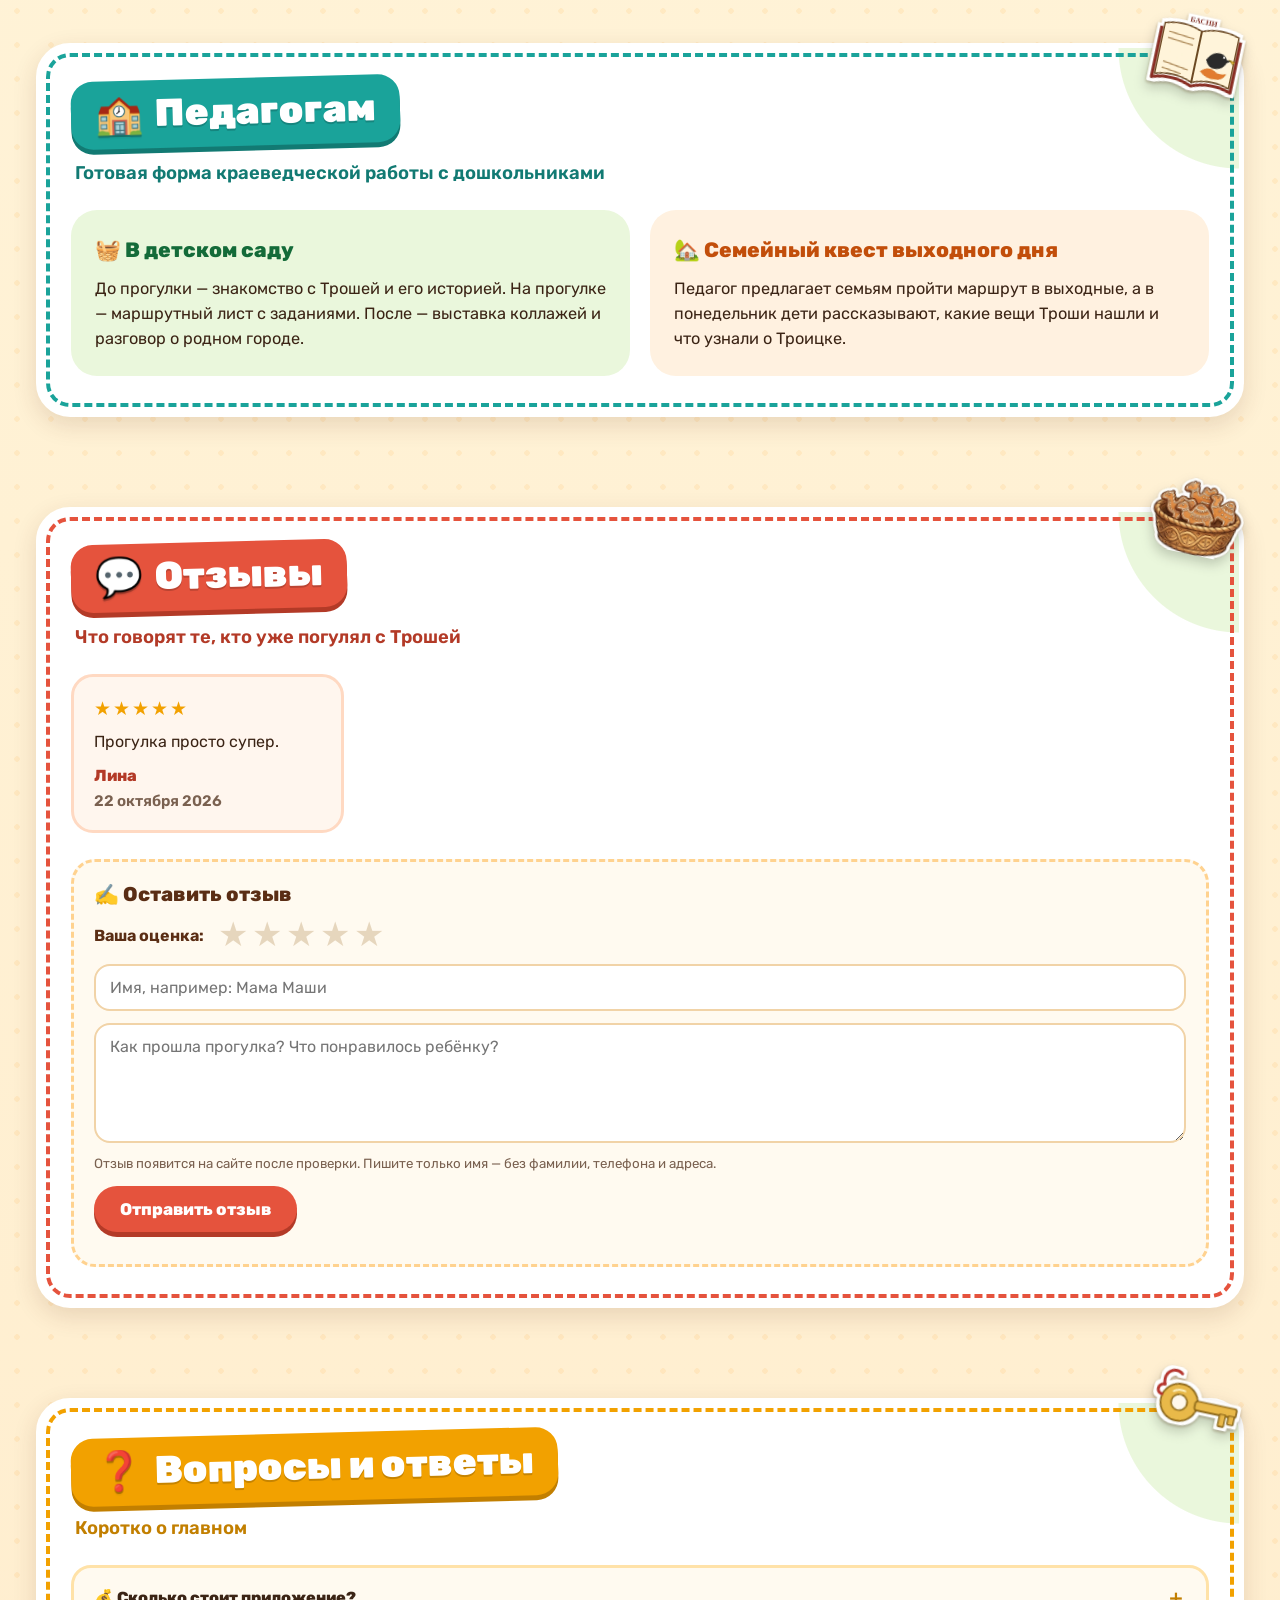
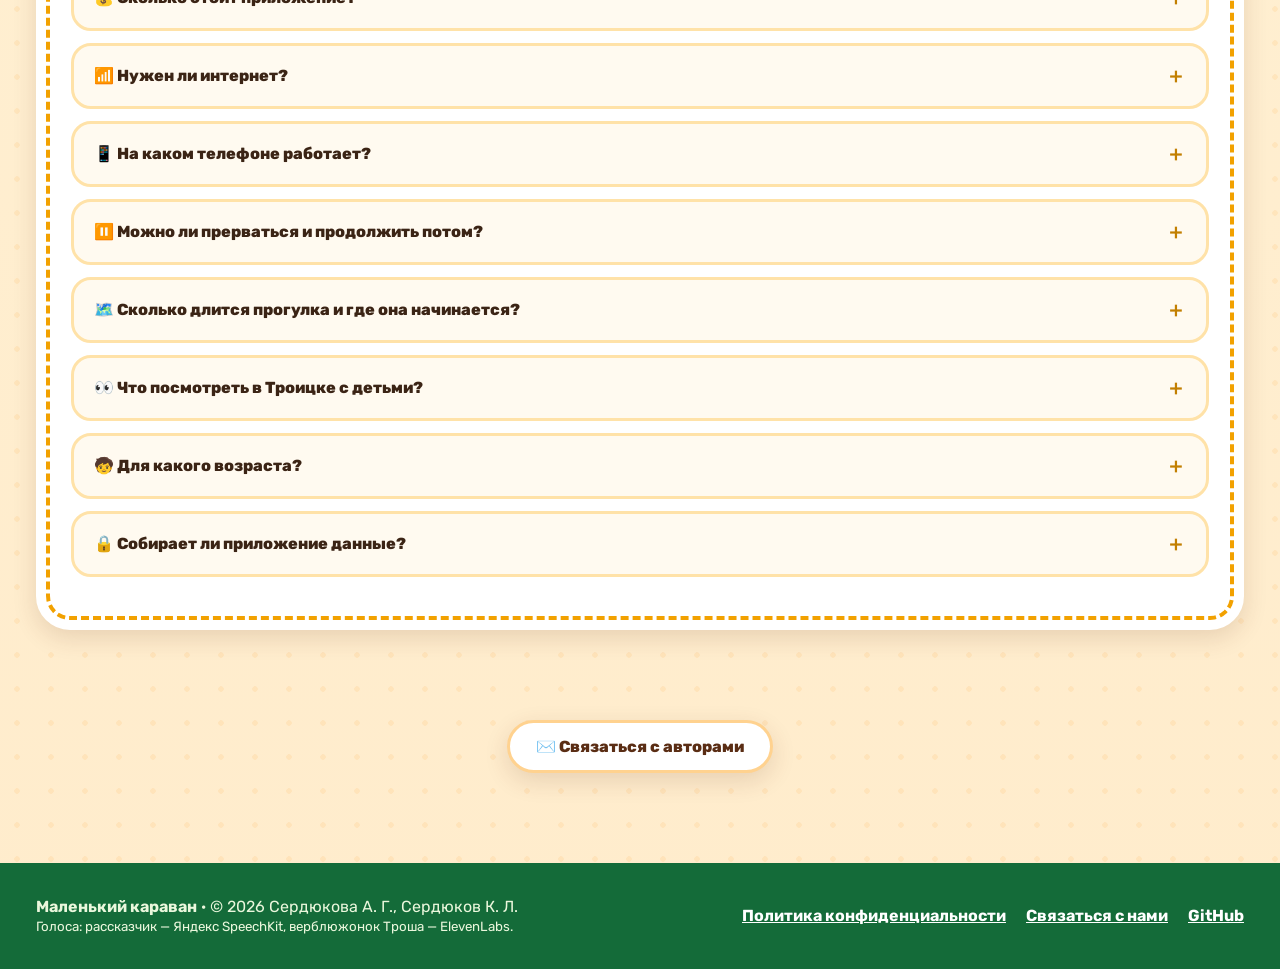
==== commit 81609a1a: "SEO and docs pass (1.20) - Rubik is served from fonts/ instead of Google Fonts, which load slowly   " ====
--- a/index.html
+++ b/index.html
@@ -11,6 +11,11 @@
   <link rel="canonical" href="https://xn----7sbbaalryjidglrj8b2n.xn--p1ai/">
   <meta name="robots" content="index, follow">
   <link rel="icon" href="site/images/icon.png">
+  <link rel="apple-touch-icon" href="icons/apple-touch-icon.png">
+  <meta name="twitter:title" content="Маленький караван — прогулка по Троицку для детей">
+  <meta name="twitter:description" content="Помоги верблюжонку Троше найти пропавшие вещи! Интерактивная прогулка для детей 4–7 лет с родителями.">
+  <meta name="geo.region" content="RU-CHE">
+  <meta name="geo.placename" content="Троицк">
   <meta property="og:type" content="website">
   <meta property="og:site_name" content="Маленький караван">
   <meta property="og:locale" content="ru_RU">
@@ -26,9 +31,10 @@
   <link rel="image_src" href="https://xn----7sbbaalryjidglrj8b2n.xn--p1ai/site/images/og.jpg">
   <!-- Для поисковиков: что это за прогулка и где её точки (schema.org). Точки — из data/route.json. -->
   <script type="application/ld+json">{"@context": "https://schema.org", "@graph": [{"@type": "WebSite", "@id": "https://xn----7sbbaalryjidglrj8b2n.xn--p1ai/#site", "url": "https://xn----7sbbaalryjidglrj8b2n.xn--p1ai/", "name": "Маленький караван", "inLanguage": "ru"}, {"@type": "TouristTrip", "@id": "https://xn----7sbbaalryjidglrj8b2n.xn--p1ai/#trip", "name": "Маленький караван — прогулка по Троицку для детей", "description": "Бесплатная интерактивная прогулка-квест по историческому центру Троицка для детей 4–7 лет с родителями: верблюжонок Троша ведёт по карте, на каждой точке — рассказ, вопрос и игра.", "url": "https://xn----7sbbaalryjidglrj8b2n.xn--p1ai/", "touristType": ["Семьи с детьми", "Дети 4–7 лет"], "isAccessibleForFree": true, "inLanguage": "ru", "image": "https://xn----7sbbaalryjidglrj8b2n.xn--p1ai/site/images/og.jpg", "offers": {"@type": "Offer", "price": "0", "priceCurrency": "RUB", "url": "https://xn----7sbbaalryjidglrj8b2n.xn--p1ai/progulka/"}, "itinerary": {"@type": "ItemList", "numberOfItems": 9, "itemListElement": [{"@type": "ListItem", "position": 1, "item": {"@type": "TouristAttraction", "name": "Памятный камень Троицкой крепости", "geo": {"@type": "GeoCoordinates", "latitude": 54.077456, "longitude": 61.556294}, "address": {"@type": "PostalAddress", "addressLocality": "Троицк", "addressRegion": "Челябинская область", "addressCountry": "RU"}}}, {"@type": "ListItem", "position": 2, "item": {"@type": "TouristAttraction", "name": "Свято-Троицкий собор", "geo": {"@type": "GeoCoordinates", "latitude": 54.077776, "longitude": 61.557391}, "address": {"@type": "PostalAddress", "addressLocality": "Троицк", "addressRegion": "Челябинская область", "addressCountry": "RU"}}}, {"@type": "ListItem", "position": 3, "item": {"@type": "TouristAttraction", "name": "Бронзовый верблюд", "geo": {"@type": "GeoCoordinates", "latitude": 54.081621, "longitude": 61.561152}, "address": {"@type": "PostalAddress", "addressLocality": "Троицк", "addressRegion": "Челябинская область", "addressCountry": "RU"}}}, {"@type": "ListItem", "position": 4, "item": {"@type": "TouristAttraction", "name": "Торговые ряды", "geo": {"@type": "GeoCoordinates", "latitude": 54.081813, "longitude": 61.560374}, "address": {"@type": "PostalAddress", "addressLocality": "Троицк", "addressRegion": "Челябинская область", "addressCountry": "RU"}}}, {"@type": "ListItem", "position": 5, "item": {"@type": "TouristAttraction", "name": "Центральная площадь", "geo": {"@type": "GeoCoordinates", "latitude": 54.082807, "longitude": 61.559144}, "address": {"@type": "PostalAddress", "addressLocality": "Троицк", "addressRegion": "Челябинская область", "addressCountry": "RU"}}}, {"@type": "ListItem", "position": 6, "item": {"@type": "TouristAttraction", "name": "Скульптура «Городовой»", "geo": {"@type": "GeoCoordinates", "latitude": 54.083578, "longitude": 61.559513}, "address": {"@type": "PostalAddress", "addressLocality": "Троицк", "addressRegion": "Челябинская область", "addressCountry": "RU"}}}, {"@type": "ListItem", "position": 7, "item": {"@type": "TouristAttraction", "name": "Гостиница «Центральная»", "geo": {"@type": "GeoCoordinates", "latitude": 54.083992, "longitude": 61.559019}, "address": {"@type": "PostalAddress", "addressLocality": "Троицк", "addressRegion": "Челябинская область", "addressCountry": "RU"}}}, {"@type": "ListItem", "position": 8, "item": {"@type": "TouristAttraction", "name": "Памятник Крылову", "geo": {"@type": "GeoCoordinates", "latitude": 54.085255, "longitude": 61.558237}, "address": {"@type": "PostalAddress", "addressLocality": "Троицк", "addressRegion": "Челябинская область", "addressCountry": "RU"}}}, {"@type": "ListItem", "position": 9, "item": {"@type": "TouristAttraction", "name": "Пассаж братьев Яушевых", "geo": {"@type": "GeoCoordinates", "latitude": 54.086813, "longitude": 61.560445}, "address": {"@type": "PostalAddress", "addressLocality": "Троицк", "addressRegion": "Челябинская область", "addressCountry": "RU"}}}]}}]}</script>
-  <link rel="preconnect" href="https://fonts.googleapis.com">
-  <link rel="preconnect" href="https://fonts.gstatic.com" crossorigin>
-  <link href="https://fonts.googleapis.com/css2?family=Rubik:wght@500;600;700;800;900&display=swap" rel="stylesheet">
+  <!-- Вопросы и ответы для поисковиков (schema.org FAQPage) — те же, что в разделе «Вопросы и ответы». -->
+  <script type="application/ld+json">{"@context": "https://schema.org", "@type": "FAQPage", "mainEntity": [{"@type": "Question", "name": "Сколько стоит приложение?", "acceptedAnswer": {"@type": "Answer", "text": "Нисколько. Приложение бесплатное, без рекламы и без покупок внутри."}}, {"@type": "Question", "name": "Нужен ли интернет?", "acceptedAnswer": {"@type": "Answer", "text": "Только чтобы первый раз открыть прогулку: озвучка и пешеходные маршруты сразу сохраняются в телефон, дальше прогулка работает и без интернета, а прибытие на точку определяется по GPS."}}, {"@type": "Question", "name": "На каком телефоне работает?", "acceptedAnswer": {"@type": "Answer", "text": "На любом современном телефоне — iPhone и Android: прогулка открывается прямо в браузере, в том числе из Telegram и MAX, и её можно поставить иконкой на экран «Домой». Для Android 8.0 и новее есть и отдельное приложение — в RuStore."}}, {"@type": "Question", "name": "Можно ли прерваться и продолжить потом?", "acceptedAnswer": {"@type": "Answer", "text": "Да. Прогулку можно поставить на паузу, пропустить точку или завершить в любой момент — найденные вещи останутся в альбоме."}}, {"@type": "Question", "name": "Сколько длится прогулка и где она начинается?", "acceptedAnswer": {"@type": "Answer", "text": "Весь маршрут — около 1,7 км по улицам и скверам исторического центра Троицка, примерно 1,5 часа с остановками. Начинается у памятного камня Троицкой крепости рядом со Свято-Троицким собором. Есть и короткие маршруты — например, «Крепость и собор» или «Купеческий Троицк», — а можно собрать свой."}}, {"@type": "Question", "name": "Что посмотреть в Троицке с детьми?", "acceptedAnswer": {"@type": "Answer", "text": "Исторический центр: Свято-Троицкий собор, бронзовый верблюд, Торговые ряды, Пассаж братьев Яушевых, скульптуру «Городовой», памятник Крылову и гостиницу «Центральная». Прогулка проходит мимо всех этих мест, а Троша на каждом рассказывает историю, задаёт вопрос и предлагает игру."}}, {"@type": "Question", "name": "Для какого возраста?", "acceptedAnswer": {"@type": "Answer", "text": "Для детей 4–7 лет вместе со взрослыми. Старшим детям и родителям тоже интересно: для взрослых на каждой точке есть историческая справка."}}, {"@type": "Question", "name": "Собирает ли приложение данные?", "acceptedAnswer": {"@type": "Answer", "text": "Нет. Регистрации нет, фото и имя для грамоты хранятся только на вашем телефоне. В отзыве — только имя и текст, публикуется он после проверки. Подробнее — в политике конфиденциальности."}}]}</script>
+  <link rel="preload" href="fonts/rubik-cyrillic.woff2" as="font" type="font/woff2" crossorigin>
+  <link rel="stylesheet" href="fonts/rubik.css">
   <style>
     :root {
       --orange: #ff6a1f;
@@ -108,8 +114,9 @@
     @media (max-width: 900px) { .trosha.logo { margin: 10px auto 0; width: 64%; } }
     .person .mail { margin-top: 10px; padding: 8px 14px; font-size: 0.95rem; }
     .title-block { text-align: center; }
+    .h1 { margin: 0; font-size: inherit; font-weight: inherit; }
     .title {
-      margin: 0; line-height: 0.95; font-weight: 900;
+      display: block; margin: 0; line-height: 0.95; font-weight: 900;
       font-size: clamp(3rem, 7.2vw, 6.4rem);
       color: var(--orange);
       -webkit-text-stroke: 3px #fff; paint-order: stroke fill;
@@ -453,8 +460,8 @@
     </div>
 
     <div class="title-block">
-      <h1 class="title">Маленький<span>караван</span></h1>
-      <div class="subtitle">Интерактивная прогулка по Троицку<br>для детей 4–7 лет с родителями</div>
+      <h1 class="h1"><span class="title">Маленький<span>караван</span></span>
+        <span class="subtitle">Интерактивная прогулка по Троицку<br>для детей 4–7 лет с родителями</span></h1>
       <div>
         <a class="download" href="progulka/">🐫 Начать прогулку</a>
       </div>
@@ -463,7 +470,7 @@
         <a class="rustore" href="https://www.rustore.ru/catalog/app/ru.malenkiykaravan" target="_blank" rel="noopener"><span class="mark">RS</span><span><small>Скачать в</small>RuStore</span></a><br>
         <span class="apk">или <a href="https://github.com/qwest65/malenkiy-karavan/releases/latest/download/MalenkiyKaravan.apk">скачать APK напрямую</a></span></div>
       <div class="qr-card">
-        <img src="images/qr.png" alt="QR-код: прогулка «Маленький караван»">
+        <img loading="lazy" decoding="async" src="images/qr.png" alt="QR-код: прогулка «Маленький караван»">
         <span>📱 Открыли на компьютере? Наведите камеру телефона — прогулка откроется сразу. Или наберите в браузере <b>маленький-караван.рф</b></span>
       </div>
     </div>
@@ -472,7 +479,7 @@
       <div class="bubble">Помоги <b>Троше</b><br>найти пропавшие вещи<br>и узнай интересные<br>факты о Троицке!</div>
       <button class="listen" id="listen" type="button" aria-label="Послушать, что говорит Троша"><span class="ic">🔊</span><span class="lbl">Послушай Трошу</span></button>
       <audio id="voice" src="site/audio/trosha.mp3" preload="none"></audio>
-      <img class="badge-img" src="stickers/badge.webp" alt="Значок «Юный караванщик»">
+      <img loading="lazy" decoding="async" class="badge-img" src="stickers/badge.webp" alt="Значок «Юный караванщик»">
     </div>
   </div>
 </header>
@@ -491,12 +498,12 @@
 
 <div class="caravan" aria-hidden="true">
   <div class="walk">
-    <img class="item" src="stickers/bell.webp" alt="">
-    <img class="big" src="stickers/trosha.webp" alt="">
-    <img src="stickers/trosha.webp" alt="">
-    <img class="item" src="stickers/fabrics.webp" alt="">
-    <img src="stickers/trosha.webp" alt="">
-    <img class="item" src="stickers/tea.webp" alt="">
+    <img loading="lazy" decoding="async" class="item" src="stickers/bell.webp" alt="">
+    <img loading="lazy" decoding="async" class="big" src="stickers/trosha.webp" alt="">
+    <img loading="lazy" decoding="async" src="stickers/trosha.webp" alt="">
+    <img loading="lazy" decoding="async" class="item" src="stickers/fabrics.webp" alt="">
+    <img loading="lazy" decoding="async" src="stickers/trosha.webp" alt="">
+    <img loading="lazy" decoding="async" class="item" src="stickers/tea.webp" alt="">
   </div>
 </div>
 
@@ -511,39 +518,39 @@
 
       <div class="route">
         <button class="stop c1" type="button">
-          <div class="circle"><span class="num">1</span><img src="stickers/scroll.webp" alt=""></div>
+          <div class="circle"><span class="num">1</span><img loading="lazy" decoding="async" src="stickers/scroll.webp" alt=""></div>
           <div class="stop-name">Памятный камень Троицкой крепости</div><div class="stop-item">свиток с картой</div>
         </button>
         <button class="stop c2" type="button">
-          <div class="circle"><span class="num">2</span><img src="stickers/bell.webp" alt=""></div>
+          <div class="circle"><span class="num">2</span><img loading="lazy" decoding="async" src="stickers/bell.webp" alt=""></div>
           <div class="stop-name">Свято-Троицкий собор</div><div class="stop-item">колокольчик</div>
         </button>
         <button class="stop c3" type="button">
-          <div class="circle"><span class="num">3</span><img src="stickers/blanket.webp" alt=""></div>
+          <div class="circle"><span class="num">3</span><img loading="lazy" decoding="async" src="stickers/blanket.webp" alt=""></div>
           <div class="stop-name">Бронзовый верблюд</div><div class="stop-item">попона</div>
         </button>
         <button class="stop c4" type="button">
-          <div class="circle"><span class="num">4</span><img src="stickers/fabrics.webp" alt=""></div>
+          <div class="circle"><span class="num">4</span><img loading="lazy" decoding="async" src="stickers/fabrics.webp" alt=""></div>
           <div class="stop-name">Торговые ряды</div><div class="stop-item">яркие ткани</div>
         </button>
         <button class="stop c5" type="button">
-          <div class="circle"><span class="num">5</span><img src="stickers/gingerbread.webp" alt=""></div>
+          <div class="circle"><span class="num">5</span><img loading="lazy" decoding="async" src="stickers/gingerbread.webp" alt=""></div>
           <div class="stop-name">Центральная площадь</div><div class="stop-item">пряники</div>
         </button>
         <button class="stop c6" type="button">
-          <div class="circle"><span class="num">6</span><img src="stickers/whistle.webp" alt=""></div>
+          <div class="circle"><span class="num">6</span><img loading="lazy" decoding="async" src="stickers/whistle.webp" alt=""></div>
           <div class="stop-name">Скульптура «Городовой»</div><div class="stop-item">свисток</div>
         </button>
         <button class="stop c7" type="button">
-          <div class="circle"><span class="num">7</span><img src="stickers/key.webp" alt=""></div>
+          <div class="circle"><span class="num">7</span><img loading="lazy" decoding="async" src="stickers/key.webp" alt=""></div>
           <div class="stop-name">Гостиница «Центральная»</div><div class="stop-item">ключик</div>
         </button>
         <button class="stop c8" type="button">
-          <div class="circle"><span class="num">8</span><img src="stickers/book.webp" alt=""></div>
+          <div class="circle"><span class="num">8</span><img loading="lazy" decoding="async" src="stickers/book.webp" alt=""></div>
           <div class="stop-name">Памятник Крылову и героям его басен</div><div class="stop-item">книжка басен</div>
         </button>
         <button class="stop c9" type="button">
-          <div class="circle"><span class="num">9</span><img src="stickers/tea.webp" alt=""></div>
+          <div class="circle"><span class="num">9</span><img loading="lazy" decoding="async" src="stickers/tea.webp" alt=""></div>
           <div class="stop-name">Пассаж братьев Яушевых</div><div class="stop-item">восточный чай</div>
         </button>
       </div>
@@ -560,7 +567,7 @@
 
   <section id="about">
     <div class="panel">
-      <img class="peek r" src="stickers/bell.webp" alt="" aria-hidden="true">
+      <img loading="lazy" decoding="async" class="peek r" src="stickers/bell.webp" alt="" aria-hidden="true">
       <h2><span>🐫</span>О приложении</h2>
       <p class="lead">Верблюд — символ Троицка: через город шли караваны из Бухары и Ташкента</p>
       <div class="cards">
@@ -588,43 +595,43 @@
 
   <section id="facts">
     <div class="panel">
-      <img class="peek r" src="stickers/scroll.webp" alt="" aria-hidden="true">
+      <img loading="lazy" decoding="async" class="peek r" src="stickers/scroll.webp" alt="" aria-hidden="true">
       <h2><span>💡</span>Знаешь ли ты?</h2>
       <p class="lead">Нажми на карточку — Троша расскажет ответ. Остальное узнаешь на прогулке!</p>
       <div class="flips">
         <button class="flip q1" type="button" aria-pressed="false">
           <span class="in">
-            <span class="side front"><img src="stickers/blanket.webp" alt="">Почему на гербе Троицка — верблюд?<small>нажми, чтобы узнать</small></span>
+            <span class="side front"><img loading="lazy" decoding="async" src="stickers/blanket.webp" alt="">Почему на гербе Троицка — верблюд?<small>нажми, чтобы узнать</small></span>
             <span class="side back"><span class="fact-pic"><img src="site/images/facts/fact1.jpg" alt="" loading="lazy"></span><span>Давным-давно в Троицк приходили <b>караваны верблюдов</b> из Бухары, Хивы и Ташкента. Они везли ткани, ковры и сладости на большую ярмарку.</span></span>
           </span>
         </button>
         <button class="flip q2" type="button" aria-pressed="false">
           <span class="in">
-            <span class="side front"><img src="stickers/scroll.webp" alt="">Сколько лет Троицку?<small>нажми, чтобы узнать</small></span>
+            <span class="side front"><img loading="lazy" decoding="async" src="stickers/scroll.webp" alt="">Сколько лет Троицку?<small>нажми, чтобы узнать</small></span>
             <span class="side back"><span class="fact-pic"><img src="site/images/facts/fact2.jpg" alt="" loading="lazy"></span><span>Город вырос из крепости, которую построили <b>22 мая 1743 года</b> там, где встречаются реки Уй и Увелька. Это почти 300 лет назад!</span></span>
           </span>
         </button>
         <button class="flip q3" type="button" aria-pressed="false">
           <span class="in">
-            <span class="side front"><img src="stickers/tea.webp" alt="">Какое чудо было в пассаже Яушевых?<small>нажми, чтобы узнать</small></span>
+            <span class="side front"><img loading="lazy" decoding="async" src="stickers/tea.webp" alt="">Какое чудо было в пассаже Яушевых?<small>нажми, чтобы узнать</small></span>
             <span class="side back"><span class="fact-pic"><img src="site/images/facts/fact3.jpg" alt="" loading="lazy"></span><span>Больше ста лет назад там были <b>лифт, телефон и электрические лампочки</b>. Тогда это было как в сказке!</span></span>
           </span>
         </button>
         <button class="flip q4" type="button" aria-pressed="false">
           <span class="in">
-            <span class="side front"><img src="stickers/whistle.webp" alt="">Кто такой городовой?<small>нажми, чтобы узнать</small></span>
+            <span class="side front"><img loading="lazy" decoding="async" src="stickers/whistle.webp" alt="">Кто такой городовой?<small>нажми, чтобы узнать</small></span>
             <span class="side back"><span class="fact-pic"><img src="site/images/facts/fact4.jpg" alt="" loading="lazy"></span><span>Так раньше называли <b>полицейского</b>. Он стоял на улице, следил за порядком и помогал найти дорогу.</span></span>
           </span>
         </button>
         <button class="flip q5" type="button" aria-pressed="false">
           <span class="in">
-            <span class="side front"><img src="stickers/key.webp" alt="">Как купец выиграл спор?<small>нажми, чтобы узнать</small></span>
+            <span class="side front"><img loading="lazy" decoding="async" src="stickers/key.webp" alt="">Как купец выиграл спор?<small>нажми, чтобы узнать</small></span>
             <span class="side back"><span class="fact-pic"><img src="site/images/facts/fact5.jpg" alt="" loading="lazy"></span><span>Купец Башкиров поспорил, что в Троицке есть самая лучшая гостиница. А её ещё не было! Тогда он <b>быстро построил её</b> — и выиграл.</span></span>
           </span>
         </button>
         <button class="flip q6" type="button" aria-pressed="false">
           <span class="in">
-            <span class="side front"><img src="stickers/book.webp" alt="">Кто сидит на скамейке с вороной и лисицей?<small>нажми, чтобы узнать</small></span>
+            <span class="side front"><img loading="lazy" decoding="async" src="stickers/book.webp" alt="">Кто сидит на скамейке с вороной и лисицей?<small>нажми, чтобы узнать</small></span>
             <span class="side back"><span class="fact-pic"><img src="site/images/facts/fact6.jpg" alt="" loading="lazy"></span><span>Это <b>Иван Андреевич Крылов</b> — он сочинял басни, короткие смешные истории про зверей.</span></span>
           </span>
         </button>
@@ -634,7 +641,7 @@
 
   <section id="trip">
     <div class="panel">
-      <img class="peek r" src="stickers/blanket.webp" alt="" aria-hidden="true">
+      <img loading="lazy" decoding="async" class="peek r" src="stickers/blanket.webp" alt="" aria-hidden="true">
       <h2><span>🎒</span>Что взять с собой</h2>
       <p class="lead">Собираемся в поход вместе с Трошей</p>
       <div class="bag">
@@ -651,7 +658,7 @@
 
   <section id="parents">
     <div class="panel">
-      <img class="peek r" src="stickers/gingerbread.webp" alt="" aria-hidden="true">
+      <img loading="lazy" decoding="async" class="peek r" src="stickers/gingerbread.webp" alt="" aria-hidden="true">
       <h2><span>👨‍👩‍👧</span>Для родителей</h2>
       <p class="lead">Прогулка, на которой интересно и детям, и взрослым</p>
       <div class="cards">
@@ -685,7 +692,7 @@
 
   <section id="teachers">
     <div class="panel">
-      <img class="peek r" src="stickers/book.webp" alt="" aria-hidden="true">
+      <img loading="lazy" decoding="async" class="peek r" src="stickers/book.webp" alt="" aria-hidden="true">
       <h2><span>🏫</span>Педагогам</h2>
       <p class="lead">Готовая форма краеведческой работы с дошкольниками</p>
       <div class="cards two">
@@ -703,7 +710,7 @@
 
   <section id="reviews">
     <div class="panel">
-      <img class="peek r" src="stickers/gingerbread.webp" alt="" aria-hidden="true">
+      <img loading="lazy" decoding="async" class="peek r" src="stickers/gingerbread.webp" alt="" aria-hidden="true">
       <h2><span>💬</span>Отзывы</h2>
       <p class="lead">Что говорят те, кто уже погулял с Трошей</p>
       <div class="reviews-list" id="reviews-list"><p class="reviews-empty">Пока отзывов нет — будьте первыми!</p></div>
@@ -732,13 +739,15 @@
 
   <section id="faq">
     <div class="panel faq">
-      <img class="peek r" src="stickers/key.webp" alt="" aria-hidden="true">
+      <img loading="lazy" decoding="async" class="peek r" src="stickers/key.webp" alt="" aria-hidden="true">
       <h2><span>❓</span>Вопросы и ответы</h2>
       <p class="lead">Коротко о главном</p>
       <details><summary>💰 Сколько стоит приложение?</summary><p>Нисколько. Приложение бесплатное, без рекламы и без покупок внутри.</p></details>
       <details><summary>📶 Нужен ли интернет?</summary><p>Только чтобы первый раз открыть прогулку: озвучка и пешеходные маршруты сразу сохраняются в телефон, дальше прогулка работает и без интернета, а прибытие на точку определяется по GPS.</p></details>
       <details><summary>📱 На каком телефоне работает?</summary><p>На любом современном телефоне — iPhone и Android: прогулка открывается прямо в браузере, в том числе из Telegram и MAX, и её можно поставить иконкой на экран «Домой». Для Android 8.0 и новее есть и отдельное приложение — в <a href="https://www.rustore.ru/catalog/app/ru.malenkiykaravan" target="_blank" rel="noopener">RuStore</a>.</p></details>
       <details><summary>⏸️ Можно ли прерваться и продолжить потом?</summary><p>Да. Прогулку можно поставить на паузу, пропустить точку или завершить в любой момент — найденные вещи останутся в альбоме.</p></details>
+      <details><summary>🗺️ Сколько длится прогулка и где она начинается?</summary><p>Весь маршрут — около 1,7 км по улицам и скверам исторического центра Троицка, примерно 1,5 часа с остановками. Начинается у памятного камня Троицкой крепости рядом со Свято-Троицким собором. Есть и короткие маршруты — например, «Крепость и собор» или «Купеческий Троицк», — а можно собрать свой.</p></details>
+      <details><summary>👀 Что посмотреть в Троицке с детьми?</summary><p>Исторический центр: Свято-Троицкий собор, бронзовый верблюд, Торговые ряды, Пассаж братьев Яушевых, скульптуру «Городовой», памятник Крылову и гостиницу «Центральная». Прогулка проходит мимо всех этих мест, а Троша на каждом рассказывает историю, задаёт вопрос и предлагает игру.</p></details>
       <details><summary>🧒 Для какого возраста?</summary><p>Для детей 4–7 лет вместе со взрослыми. Старшим детям и родителям тоже интересно: для взрослых на каждой точке есть историческая справка.</p></details>
       <details><summary>🔒 Собирает ли приложение данные?</summary><p>Нет. Регистрации нет, фото и имя для грамоты хранятся только на вашем телефоне. В отзыве — только имя и текст, публикуется он после проверки. Подробнее — в <a href="site/privacy.html">политике конфиденциальности</a>.</p></details>
     </div>
@@ -923,7 +932,7 @@
       list.innerHTML = order.map(function (i, k) {
         var s = route.stops[i];
         return '<button class="stop c' + (k % 9 + 1) + '" type="button" data-k="' + k + '">' +
-          '<div class="circle"><span class="num">' + (k + 1) + '</span><img src="stickers/' + s.sticker + '.webp" alt=""></div>' +
+          '<div class="circle"><span class="num">' + (k + 1) + '</span><img loading="lazy" decoding="async" src="stickers/' + s.sticker + '.webp" alt=""></div>' +
           '<div class="stop-name">' + esc(s.title) + '</div><div class="stop-item">' + esc(low(s.item)) + '</div></button>';
       }).join('');
       initMap(route, order, line);
@@ -965,7 +974,7 @@
           order.forEach(function (i, k) {
             var s = route.stops[i], el = document.createElement('div');
             el.className = 'map-pin';
-            el.innerHTML = '<img src="stickers/' + s.sticker + '.webp" alt=""><b style="background:' + NUM_COLORS[k % 9] + '">' + (k + 1) + '</b>';
+            el.innerHTML = '<img loading="lazy" decoding="async" src="stickers/' + s.sticker + '.webp" alt=""><b style="background:' + NUM_COLORS[k % 9] + '">' + (k + 1) + '</b>';
             markers.push(new maplibregl.Marker({ element: el }).setLngLat([s.lon, s.lat])
               .setPopup(new maplibregl.Popup({ offset: 30, closeButton: false })
                 .setHTML('<b>' + (k + 1) + '. ' + esc(s.title) + '</b>Здесь Троша найдёт: ' + esc(low(s.item))))
--- a/fonts/rubik.css
+++ b/fonts/rubik.css
@@ -0,0 +1,18 @@
+/* Шрифт Rubik (SIL Open Font License) — свой, а не с серверов Google: из России они грузятся
+   медленно или не грузятся вовсе. Один переменный файл на все толщины 400–900. */
+@font-face {
+  font-family: 'Rubik';
+  font-style: normal;
+  font-weight: 400 900;
+  font-display: swap;
+  src: url(rubik-cyrillic.woff2) format('woff2');
+  unicode-range: U+0301, U+0400-045F, U+0490-0491, U+04B0-04B1, U+2116;
+}
+@font-face {
+  font-family: 'Rubik';
+  font-style: normal;
+  font-weight: 400 900;
+  font-display: swap;
+  src: url(rubik-latin.woff2) format('woff2');
+  unicode-range: U+0000-00FF, U+0131, U+0152-0153, U+02BB-02BC, U+02C6, U+02DA, U+02DC, U+0304, U+0308, U+0329, U+2000-206F, U+20AC, U+2122, U+2191, U+2193, U+2212, U+2215, U+FEFF, U+FFFD;
+}
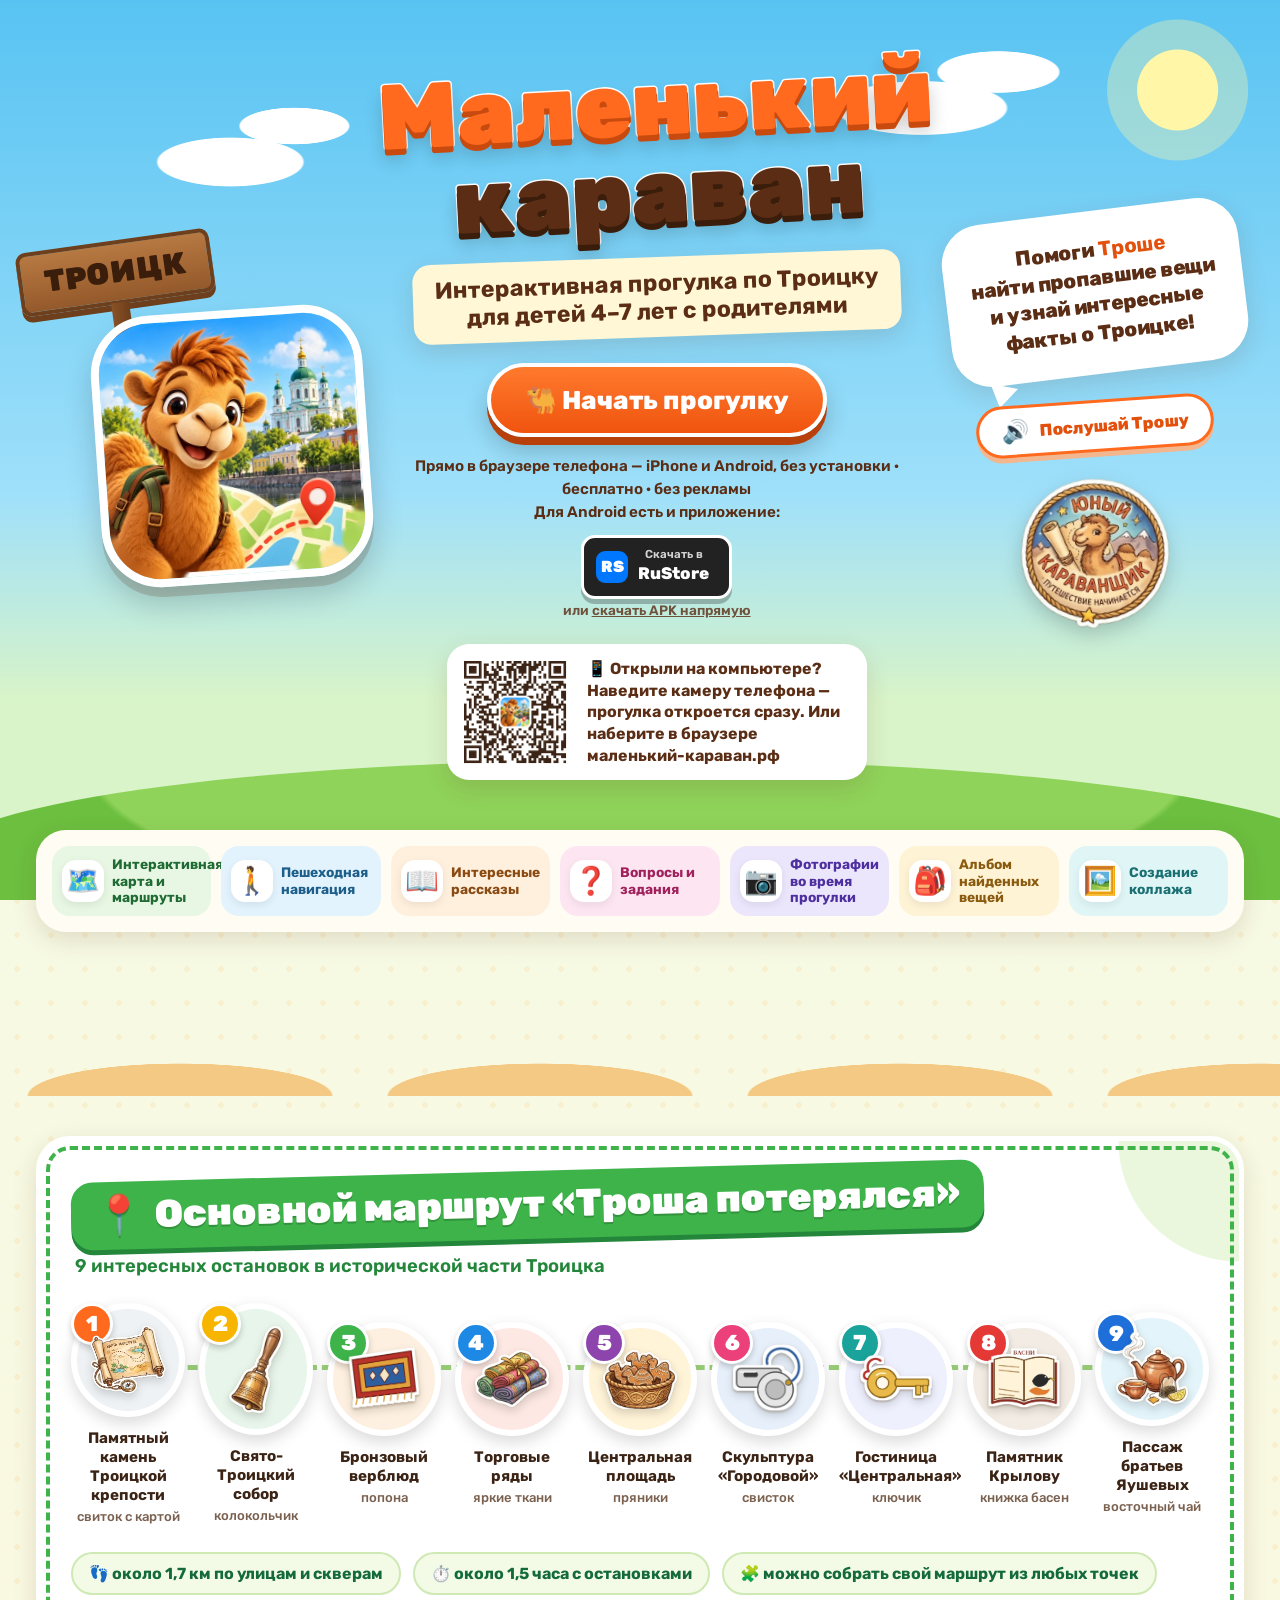
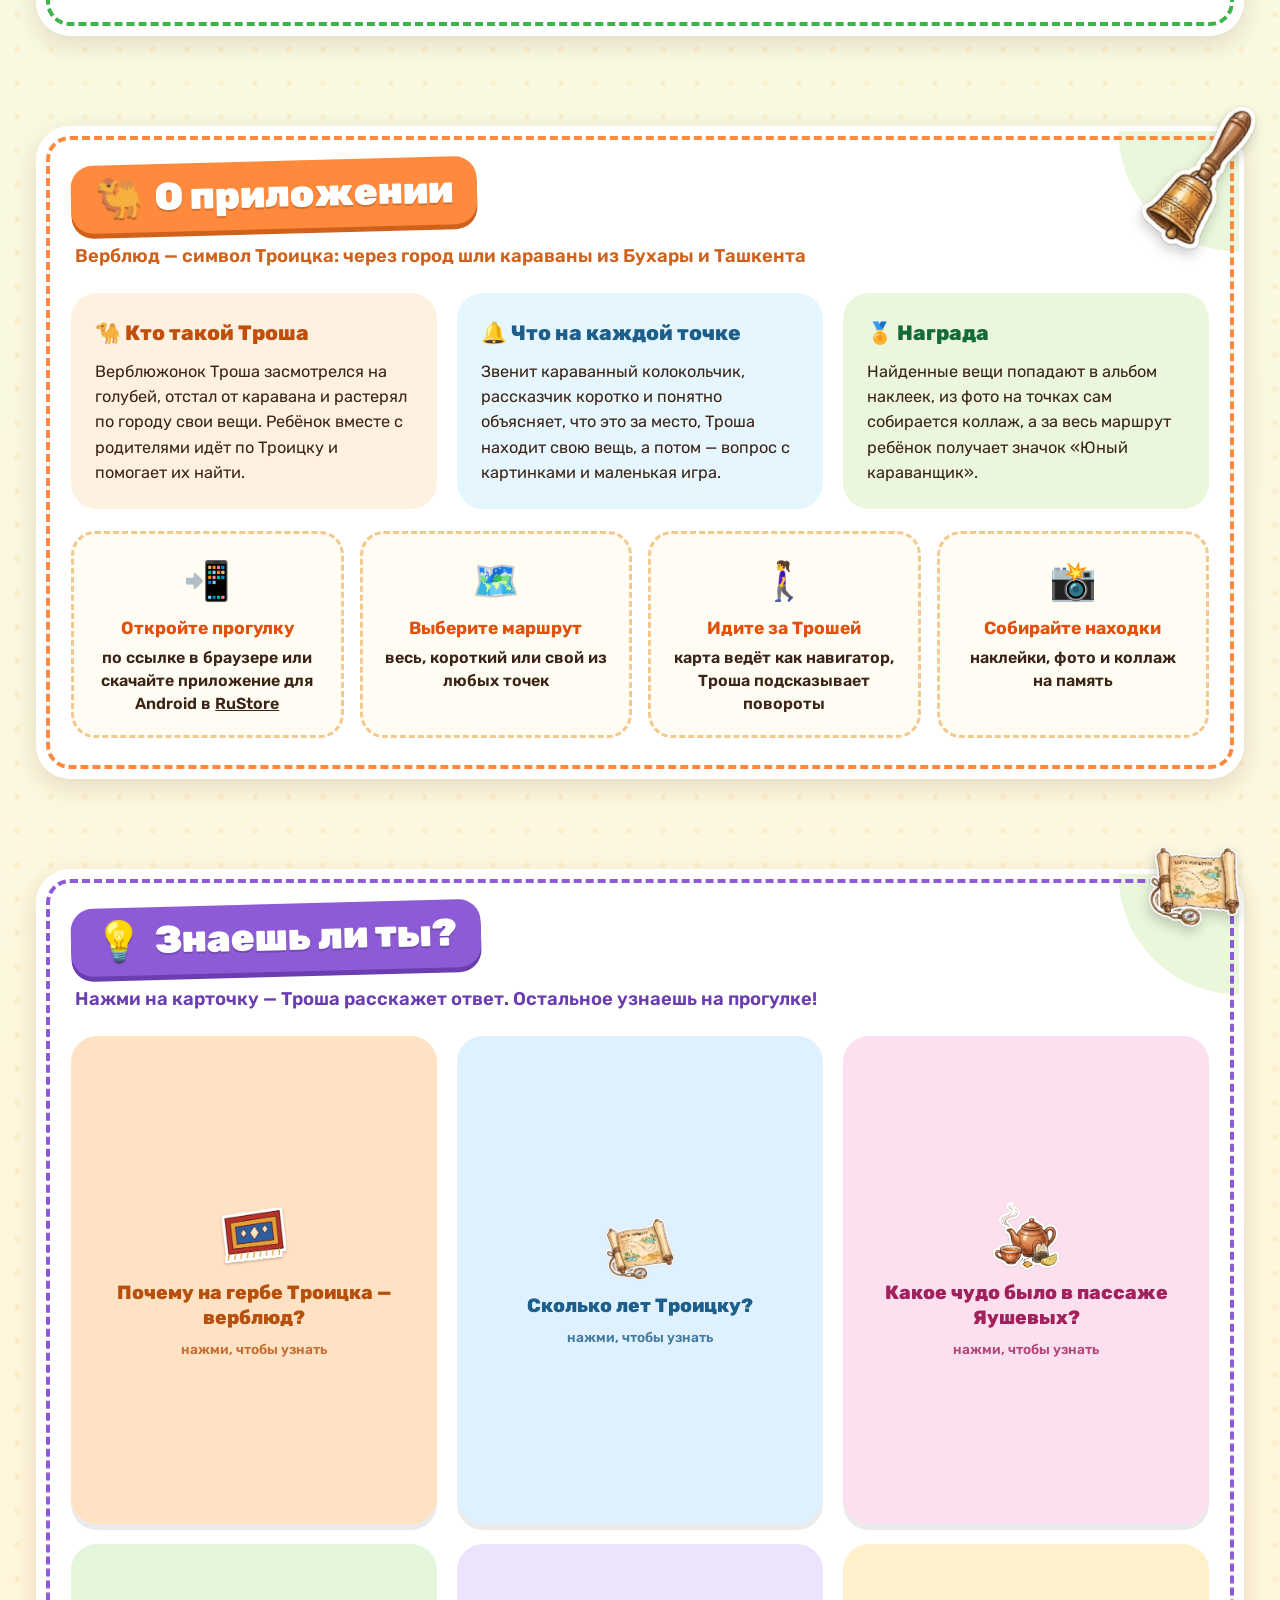
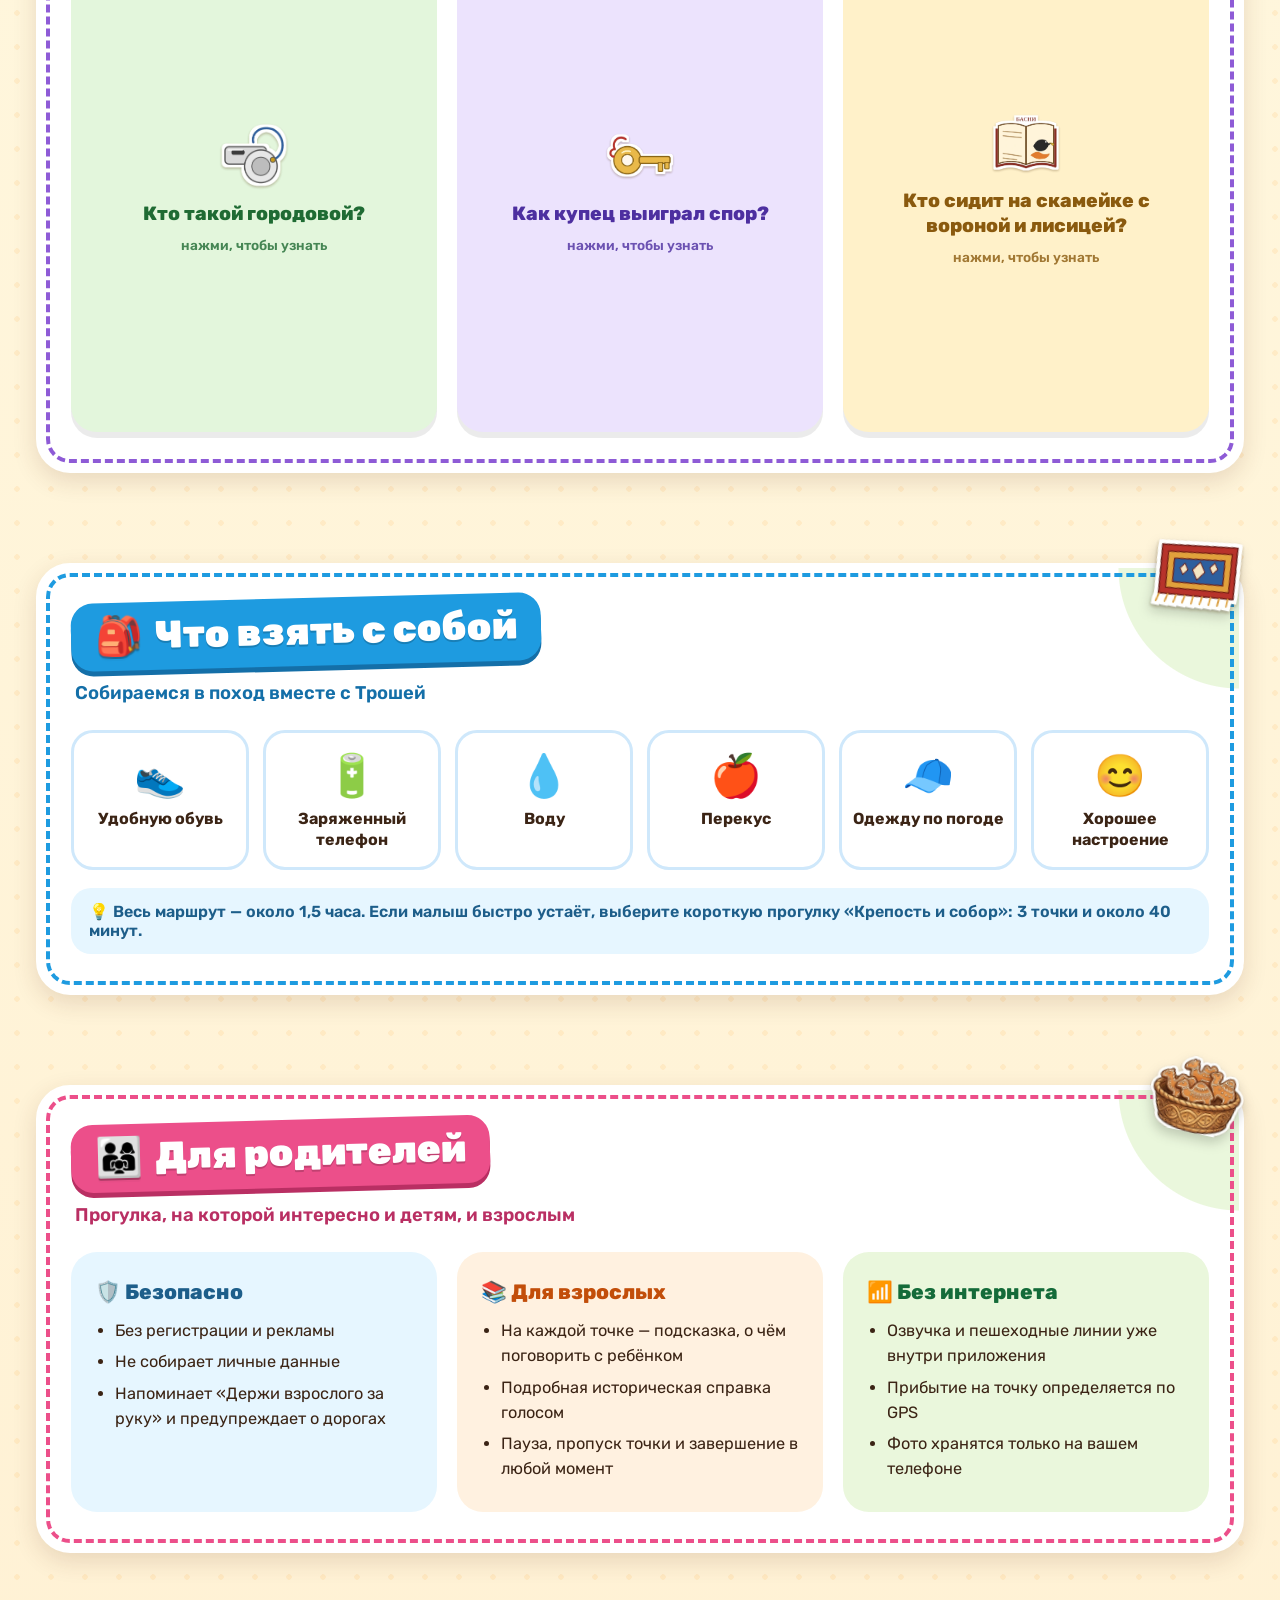
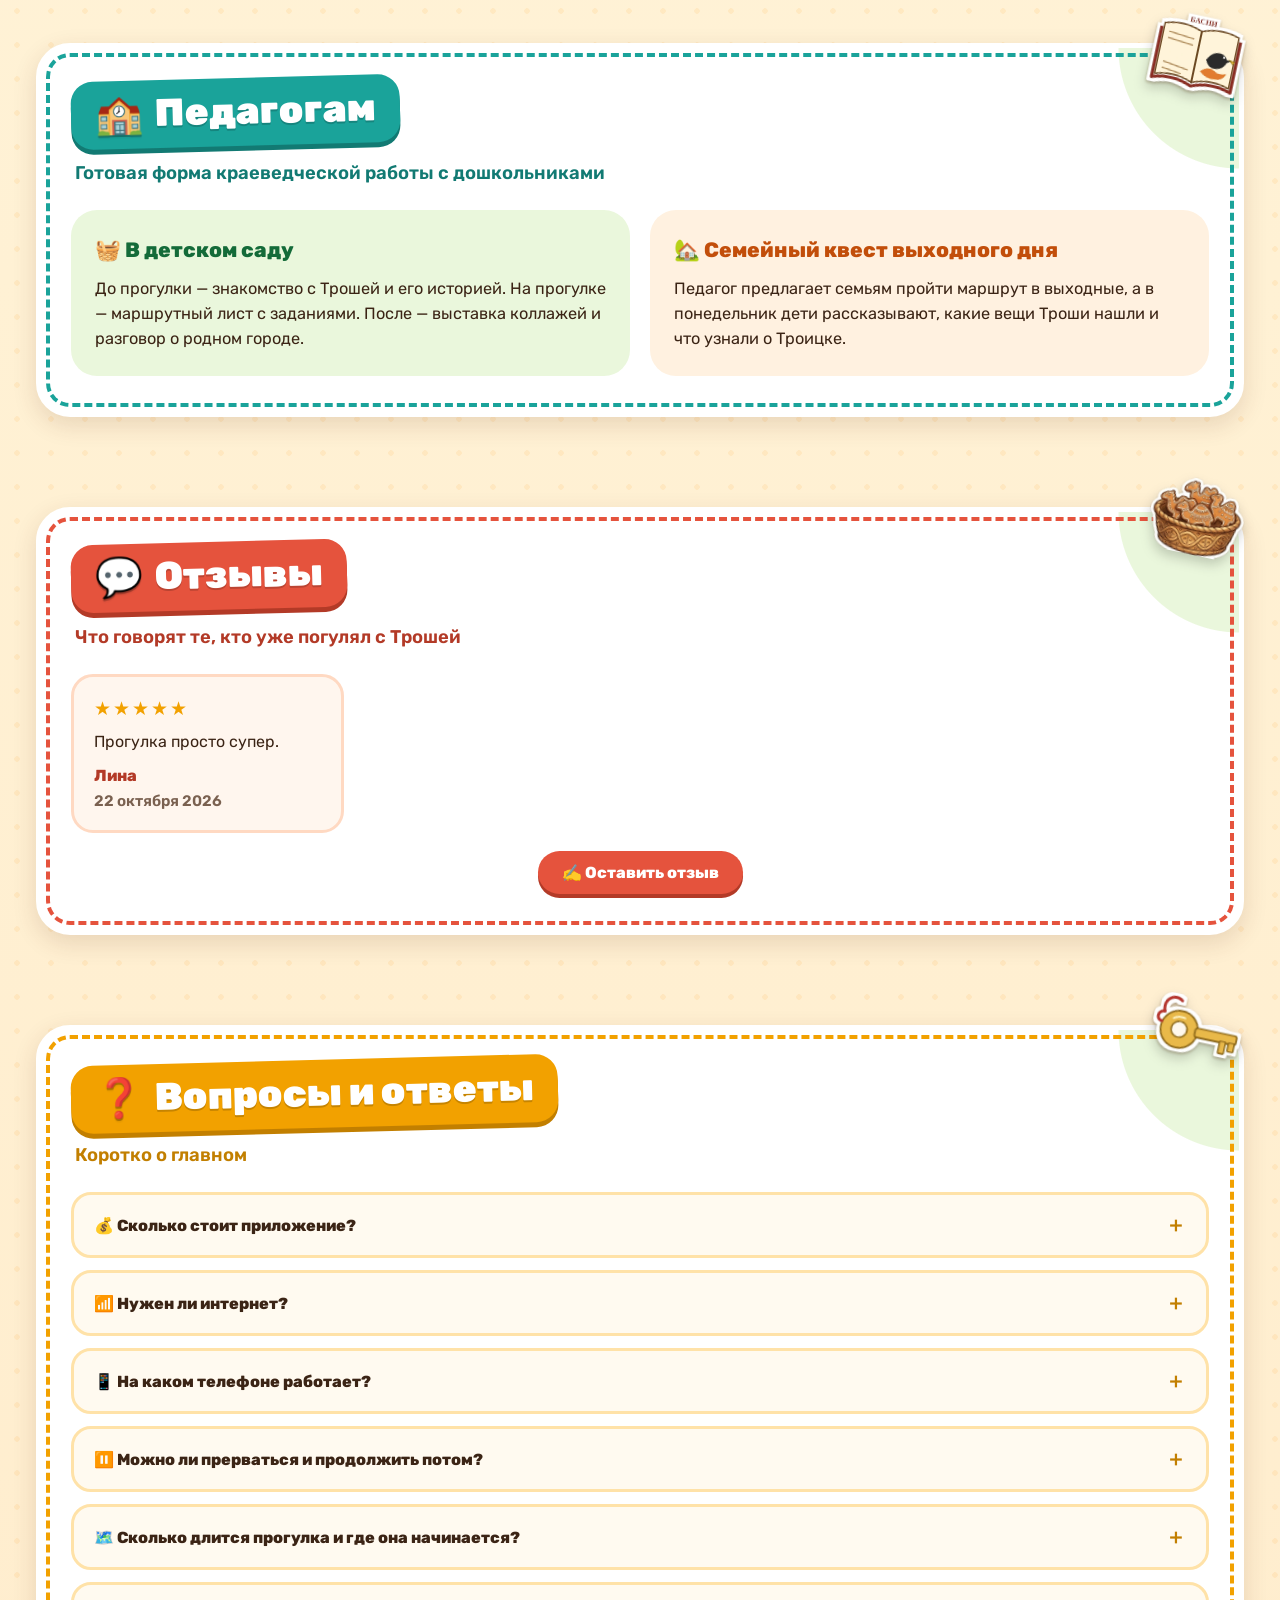
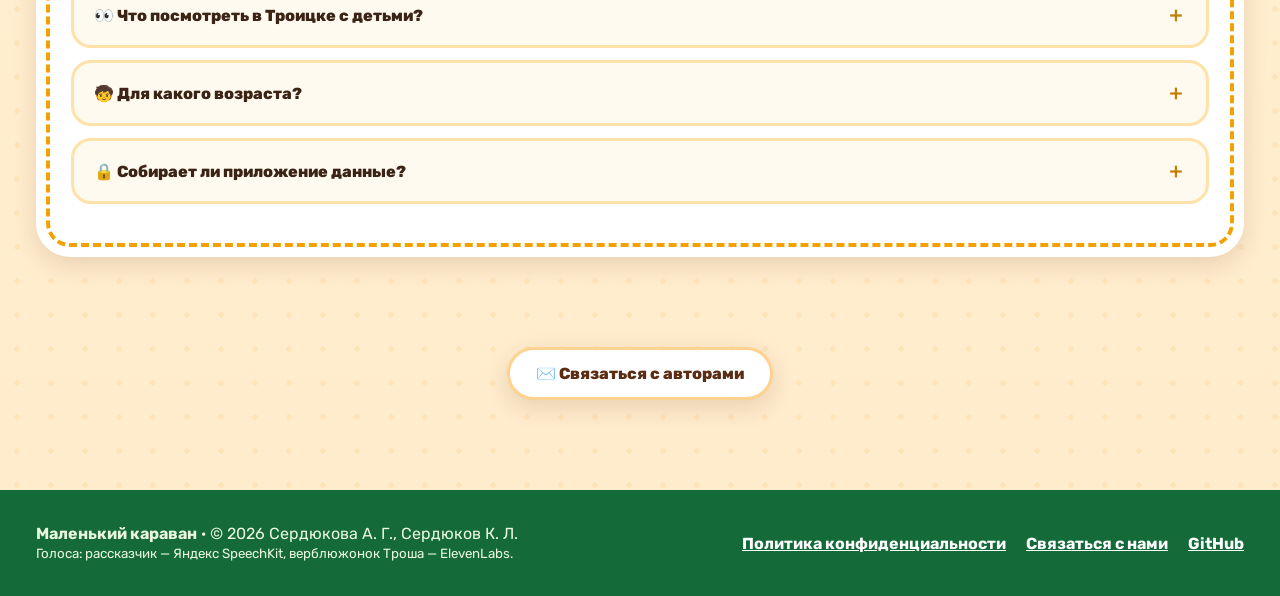
==== commit c18cebde: "Reviews: the form folds into an «Оставить отзыв» button The open form took a lot of the page. Now th" ====
--- a/index.html
+++ b/index.html
@@ -10,6 +10,7 @@
   <title>Маленький караван — прогулка-квест по Троицку для детей 4–7 лет</title>
   <link rel="canonical" href="https://xn----7sbbaalryjidglrj8b2n.xn--p1ai/">
   <meta name="robots" content="index, follow">
+  <meta name="yandex-verification" content="ed2d13453c69ae1c">
   <link rel="icon" href="site/images/icon.png">
   <link rel="apple-touch-icon" href="icons/apple-touch-icon.png">
   <meta name="twitter:title" content="Маленький караван — прогулка по Троицку для детей">
@@ -304,8 +305,10 @@
     .review .stars { color: #f2a100; font-size: 1.2rem; letter-spacing: 2px; margin: 0 0 6px; }
     .review .by { font-weight: 800; color: var(--accent-dark); display: grid; gap: 2px; }
     .review .by time { font-weight: 600; color: var(--muted); font-size: .95rem; }
-    .reviews-more { display: block; margin: 18px auto 0; border: 3px solid #ffd9c2; background: #fff; color: var(--accent-dark); font: inherit; font-weight: 800; font-size: 1rem; padding: 10px 24px; border-radius: 999px; cursor: pointer; }
-    .reviews-more[hidden] { display: none; }
+    .reviews-actions { display: flex; flex-wrap: wrap; justify-content: center; gap: 12px; margin-top: 18px; }
+    .reviews-more { border: 3px solid #ffd9c2; background: #fff; color: var(--accent-dark); font: inherit; font-weight: 800; font-size: 1rem; padding: 10px 24px; border-radius: 999px; cursor: pointer; }
+    .reviews-more[hidden], .review-open[hidden], .review-form[hidden] { display: none; }
+    .review-open { border: 0; cursor: pointer; font: inherit; font-weight: 800; font-size: 1rem; color: #fff; background: var(--accent); padding: 12px 24px; border-radius: 999px; box-shadow: 0 4px 0 var(--accent-dark); }
     /* Оценка в форме: пять звёзд, справа налево — чтобы подсвечивались все до выбранной. */
     .rate { border: 0; margin: 0; padding: 0; display: flex; align-items: center; gap: 12px; flex-wrap: wrap; }
     .rate legend { float: left; font-weight: 700; color: var(--brown); padding: 0; }
@@ -316,15 +319,19 @@
     .rate input:focus-visible + label { outline: 3px solid #ffd28f; border-radius: 8px; }
     .rate label:active { transform: scale(1.2); }
     .reviews-empty { color: var(--muted); font-weight: 600; margin: 0; }
-    .review-form { margin-top: 26px; background: #fffaf0; border: 3px dashed #ffd28f; border-radius: 24px; padding: 20px; display: grid; gap: 12px; }
-    .review-form h3 { margin: 0; font-size: 1.25rem; font-weight: 800; color: var(--brown); }
-    .review-form input:not([type=radio]), .review-form textarea { width: 100%; font: inherit; font-size: 1rem; padding: 12px 14px; border: 2px solid #f1d3a7; border-radius: 16px; background: #fff; color: var(--ink); }
-    .review-form textarea { min-height: 120px; resize: vertical; }
+    .review-form { max-width: 640px; margin: 16px auto 0; background: #fffaf0; border: 3px dashed #ffd28f; border-radius: 22px; padding: 14px 16px; display: grid; gap: 10px; }
+    .review-head { display: flex; align-items: center; justify-content: space-between; gap: 10px; }
+    .review-close { border: 0; background: none; cursor: pointer; font-size: 1.2rem; line-height: 1; color: var(--muted); padding: 6px 8px; border-radius: 10px; }
+    .review-foot { display: flex; flex-wrap: wrap; align-items: center; gap: 10px 14px; }
+    .review-foot small { flex: 1 1 200px; }
+    .review-form input:not([type=radio]), .review-form textarea { width: 100%; font: inherit; font-size: 1rem; padding: 10px 12px; border: 2px solid #f1d3a7; border-radius: 14px; background: #fff; color: var(--ink); }
+    .review-form textarea { min-height: 84px; resize: vertical; }
     .review-form .trap { position: absolute; left: -9999px; width: 1px; height: 1px; opacity: 0; }
-    .review-form small { color: var(--muted); line-height: 1.4; }
-    .review-form button { justify-self: start; border: 0; cursor: pointer; font: inherit; font-weight: 800; font-size: 1.05rem; color: #fff; background: var(--accent); padding: 13px 26px; border-radius: 999px; box-shadow: 0 5px 0 var(--accent-dark); }
+    .review-form small { color: var(--muted); line-height: 1.35; font-size: .9rem; }
+    .review-form button[type=submit] { border: 0; cursor: pointer; font: inherit; font-weight: 800; font-size: 1.05rem; color: #fff; background: var(--accent); padding: 11px 24px; border-radius: 999px; box-shadow: 0 4px 0 var(--accent-dark); }
     .review-form button:disabled { opacity: .6; cursor: default; }
-    .review-status { font-weight: 700; margin: 0; }
+    .review-status { font-weight: 700; margin: 10px 0 0; text-align: center; }
+    .review-status:empty { display: none; }
     .review-status.ok { color: var(--green-dark); } .review-status.err { color: #b33a27; }
     .peek { position: absolute; width: 96px; z-index: 2; pointer-events: none; filter: drop-shadow(0 6px 6px rgba(0,0,0,0.18)); animation: wiggle 4s ease-in-out infinite; }
     .peek.r { right: -22px; top: -34px; transform: rotate(12deg); }
@@ -714,26 +721,33 @@
       <h2><span>💬</span>Отзывы</h2>
       <p class="lead">Что говорят те, кто уже погулял с Трошей</p>
       <div class="reviews-list" id="reviews-list"><p class="reviews-empty">Пока отзывов нет — будьте первыми!</p></div>
-      <button class="reviews-more" id="reviews-more" type="button" hidden>Показать ещё</button>
+      <div class="reviews-actions">
+        <button class="reviews-more" id="reviews-more" type="button" hidden>Показать ещё</button>
+        <button class="review-open" id="review-open" type="button" hidden>✍️ Оставить отзыв</button>
+      </div>
       <form class="review-form" id="review-form" hidden>
-        <h3>✍️ Оставить отзыв</h3>
-        <fieldset class="rate">
-          <legend>Ваша оценка:</legend>
-          <span class="stars-input">
-            <input type="radio" name="rating" id="rate5" value="5" required><label for="rate5" title="5 — отлично">★</label>
-            <input type="radio" name="rating" id="rate4" value="4"><label for="rate4" title="4 — хорошо">★</label>
-            <input type="radio" name="rating" id="rate3" value="3"><label for="rate3" title="3 — нормально">★</label>
-            <input type="radio" name="rating" id="rate2" value="2"><label for="rate2" title="2 — так себе">★</label>
-            <input type="radio" name="rating" id="rate1" value="1"><label for="rate1" title="1 — не понравилось">★</label>
-          </span>
-        </fieldset>
+        <div class="review-head">
+          <fieldset class="rate">
+            <legend>Ваша оценка:</legend>
+            <span class="stars-input">
+              <input type="radio" name="rating" id="rate5" value="5" required><label for="rate5" title="5 — отлично">★</label>
+              <input type="radio" name="rating" id="rate4" value="4"><label for="rate4" title="4 — хорошо">★</label>
+              <input type="radio" name="rating" id="rate3" value="3"><label for="rate3" title="3 — нормально">★</label>
+              <input type="radio" name="rating" id="rate2" value="2"><label for="rate2" title="2 — так себе">★</label>
+              <input type="radio" name="rating" id="rate1" value="1"><label for="rate1" title="1 — не понравилось">★</label>
+            </span>
+          </fieldset>
+          <button class="review-close" id="review-close" type="button" aria-label="Свернуть форму">✕</button>
+        </div>
         <input name="name" maxlength="40" required autocomplete="off" placeholder="Имя, например: Мама Маши">
-        <textarea name="text" maxlength="1000" required placeholder="Как прошла прогулка? Что понравилось ребёнку?"></textarea>
+        <textarea name="text" rows="3" maxlength="1000" required placeholder="Как прошла прогулка? Что понравилось ребёнку?"></textarea>
         <input class="trap" name="website" tabindex="-1" autocomplete="off" aria-hidden="true">
-        <small>Отзыв появится на сайте после проверки. Пишите только имя — без фамилии, телефона и адреса.</small>
-        <button type="submit">Отправить отзыв</button>
-        <p class="review-status" id="review-status" role="status"></p>
+        <div class="review-foot">
+          <small>Появится после проверки. Только имя — без фамилии, телефона и адреса.</small>
+          <button type="submit">Отправить</button>
+        </div>
       </form>
+      <p class="review-status" id="review-status" role="status"></p>
     </div>
   </section>
 
@@ -758,7 +772,7 @@
     <summary>✉️ Связаться с авторами</summary>
     <div class="panel">
       <h2><span>✉️</span>Контакты</h2>
-      <p class="lead">Команда проекта «Маленький караван»</p>
+      <p class="lead">Команда проекта «Маленький караван» · г. Троицк, Челябинская область</p>
       <div class="team">
         <div class="person">
           <div class="avatar">👩‍💼</div>
@@ -838,11 +852,16 @@
     }).catch(function () { /* без отзывов */ });
 
     var form = document.getElementById('review-form'), status = document.getElementById('review-status');
+    var open = document.getElementById('review-open'), close = document.getElementById('review-close');
     if (!REVIEWS_URL) return;
-    form.hidden = false;
+    // Форма свёрнута в кнопку «Оставить отзыв» — раскрывается по нажатию.
+    function toggle(show) { form.hidden = !show; open.hidden = show; if (show) form.name.focus({ preventScroll: true }); }
+    open.hidden = false;
+    open.addEventListener('click', function () { status.textContent = ''; toggle(true); });
+    close.addEventListener('click', function () { toggle(false); });
     form.addEventListener('submit', function (e) {
       e.preventDefault();
-      var btn = form.querySelector('button');
+      var btn = form.querySelector('button[type=submit]');
       btn.disabled = true;
       status.className = 'review-status';
       status.textContent = 'Отправляем…';
@@ -853,6 +872,7 @@
         if (r.status === 429) throw new Error('Отзыв уже отправлен — подождите минутку.');
         if (!r.ok) throw new Error('Не получилось отправить. Попробуйте ещё раз.');
         form.reset();
+        toggle(false);
         status.className = 'review-status ok';
         status.textContent = 'Спасибо! Отзыв появится на сайте после проверки.';
       }).catch(function (err) {
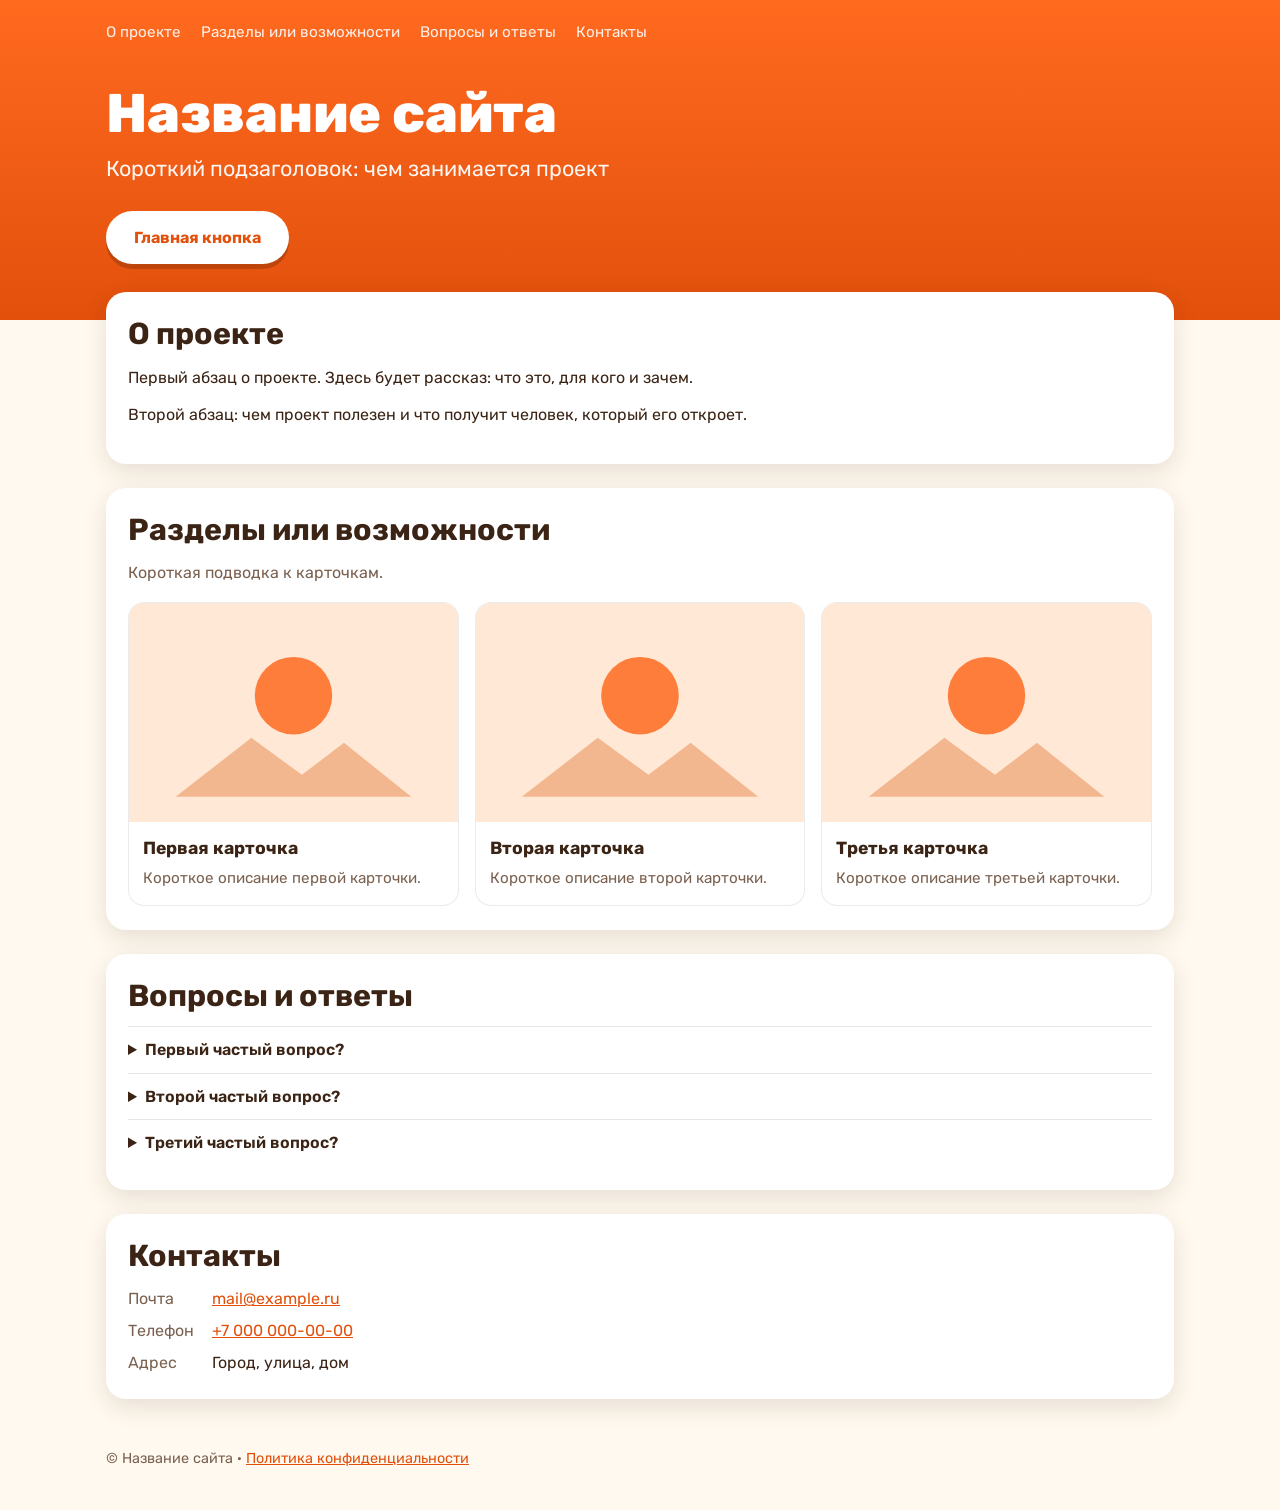
==== commit a218c185: "new-site: static site template built from data/site.json, checks, releases, context for the new proj" ====
--- a/index.html
+++ b/index.html
@@ -2,1028 +2,73 @@
 <html lang="ru">
 <head>
   <meta charset="utf-8">
-  <!-- Основной адрес — маленький-караван.рф: с malenkiy-karavan.ru и www переводим туда же. -->
-  <script>if (/^(www\.)?malenkiy-karavan\.ru$|^www\.xn----7sbbaalryjidglrj8b2n\.xn--p1ai$/.test(location.hostname) && navigator.onLine) location.replace('https://xn----7sbbaalryjidglrj8b2n.xn--p1ai' + location.pathname + location.search + location.hash);</script>
   <meta name="viewport" content="width=device-width,initial-scale=1">
   <meta name="theme-color" content="#ff6a1f">
-  <meta name="description" content="Бесплатная прогулка-квест по Троицку (Челябинская область) для детей 4–7 лет с родителями: верблюжонок Троша ведёт по 9 местам исторического центра — рассказы, вопросы, игры, фото и грамота. Прямо в браузере телефона.">
-  <title>Маленький караван — прогулка-квест по Троицку для детей 4–7 лет</title>
-  <link rel="canonical" href="https://xn----7sbbaalryjidglrj8b2n.xn--p1ai/">
-  <meta name="robots" content="index, follow">
-  <meta name="yandex-verification" content="ed2d13453c69ae1c">
-  <link rel="icon" href="site/images/icon.png">
-  <link rel="apple-touch-icon" href="icons/apple-touch-icon.png">
-  <meta name="twitter:title" content="Маленький караван — прогулка по Троицку для детей">
-  <meta name="twitter:description" content="Помоги верблюжонку Троше найти пропавшие вещи! Интерактивная прогулка для детей 4–7 лет с родителями.">
-  <meta name="geo.region" content="RU-CHE">
-  <meta name="geo.placename" content="Троицк">
+  <title>Название сайта — Короткий подзаголовок: чем занимается проект</title>
+  <meta name="description" content="Описание сайта для поисковиков и карточки ссылки в мессенджерах: одно-два предложения, до 160 знаков.">
+  <link rel="canonical" href="https://example.ru/">
+  <meta name="robots" content="noindex, nofollow">
   <meta property="og:type" content="website">
-  <meta property="og:site_name" content="Маленький караван">
+  <meta property="og:site_name" content="Название сайта">
   <meta property="og:locale" content="ru_RU">
-  <meta property="og:title" content="Маленький караван — прогулка по Троицку для детей">
-  <meta property="og:description" content="Помоги верблюжонку Троше найти пропавшие вещи! Интерактивная прогулка для детей 4–7 лет с родителями.">
-  <meta property="og:url" content="https://xn----7sbbaalryjidglrj8b2n.xn--p1ai/">
-  <meta property="og:image" content="https://xn----7sbbaalryjidglrj8b2n.xn--p1ai/site/images/og.jpg">
-  <meta property="og:image:type" content="image/jpeg">
-  <meta property="og:image:width" content="1200">
-  <meta property="og:image:height" content="630">
+  <meta property="og:title" content="Название сайта — Короткий подзаголовок: чем занимается проект">
+  <meta property="og:description" content="Описание сайта для поисковиков и карточки ссылки в мессенджерах: одно-два предложения, до 160 знаков.">
+  <meta property="og:url" content="https://example.ru/">
+  <meta property="og:image" content="https://example.ru/images/og.jpg">
   <meta name="twitter:card" content="summary_large_image">
-  <meta property="vk:image" content="https://xn----7sbbaalryjidglrj8b2n.xn--p1ai/site/images/og.jpg">
-  <link rel="image_src" href="https://xn----7sbbaalryjidglrj8b2n.xn--p1ai/site/images/og.jpg">
-  <!-- Для поисковиков: что это за прогулка и где её точки (schema.org). Точки — из data/route.json. -->
-  <script type="application/ld+json">{"@context": "https://schema.org", "@graph": [{"@type": "WebSite", "@id": "https://xn----7sbbaalryjidglrj8b2n.xn--p1ai/#site", "url": "https://xn----7sbbaalryjidglrj8b2n.xn--p1ai/", "name": "Маленький караван", "inLanguage": "ru"}, {"@type": "TouristTrip", "@id": "https://xn----7sbbaalryjidglrj8b2n.xn--p1ai/#trip", "name": "Маленький караван — прогулка по Троицку для детей", "description": "Бесплатная интерактивная прогулка-квест по историческому центру Троицка для детей 4–7 лет с родителями: верблюжонок Троша ведёт по карте, на каждой точке — рассказ, вопрос и игра.", "url": "https://xn----7sbbaalryjidglrj8b2n.xn--p1ai/", "touristType": ["Семьи с детьми", "Дети 4–7 лет"], "isAccessibleForFree": true, "inLanguage": "ru", "image": "https://xn----7sbbaalryjidglrj8b2n.xn--p1ai/site/images/og.jpg", "offers": {"@type": "Offer", "price": "0", "priceCurrency": "RUB", "url": "https://xn----7sbbaalryjidglrj8b2n.xn--p1ai/progulka/"}, "itinerary": {"@type": "ItemList", "numberOfItems": 9, "itemListElement": [{"@type": "ListItem", "position": 1, "item": {"@type": "TouristAttraction", "name": "Памятный камень Троицкой крепости", "geo": {"@type": "GeoCoordinates", "latitude": 54.077456, "longitude": 61.556294}, "address": {"@type": "PostalAddress", "addressLocality": "Троицк", "addressRegion": "Челябинская область", "addressCountry": "RU"}}}, {"@type": "ListItem", "position": 2, "item": {"@type": "TouristAttraction", "name": "Свято-Троицкий собор", "geo": {"@type": "GeoCoordinates", "latitude": 54.077776, "longitude": 61.557391}, "address": {"@type": "PostalAddress", "addressLocality": "Троицк", "addressRegion": "Челябинская область", "addressCountry": "RU"}}}, {"@type": "ListItem", "position": 3, "item": {"@type": "TouristAttraction", "name": "Бронзовый верблюд", "geo": {"@type": "GeoCoordinates", "latitude": 54.081621, "longitude": 61.561152}, "address": {"@type": "PostalAddress", "addressLocality": "Троицк", "addressRegion": "Челябинская область", "addressCountry": "RU"}}}, {"@type": "ListItem", "position": 4, "item": {"@type": "TouristAttraction", "name": "Торговые ряды", "geo": {"@type": "GeoCoordinates", "latitude": 54.081813, "longitude": 61.560374}, "address": {"@type": "PostalAddress", "addressLocality": "Троицк", "addressRegion": "Челябинская область", "addressCountry": "RU"}}}, {"@type": "ListItem", "position": 5, "item": {"@type": "TouristAttraction", "name": "Центральная площадь", "geo": {"@type": "GeoCoordinates", "latitude": 54.082807, "longitude": 61.559144}, "address": {"@type": "PostalAddress", "addressLocality": "Троицк", "addressRegion": "Челябинская область", "addressCountry": "RU"}}}, {"@type": "ListItem", "position": 6, "item": {"@type": "TouristAttraction", "name": "Скульптура «Городовой»", "geo": {"@type": "GeoCoordinates", "latitude": 54.083578, "longitude": 61.559513}, "address": {"@type": "PostalAddress", "addressLocality": "Троицк", "addressRegion": "Челябинская область", "addressCountry": "RU"}}}, {"@type": "ListItem", "position": 7, "item": {"@type": "TouristAttraction", "name": "Гостиница «Центральная»", "geo": {"@type": "GeoCoordinates", "latitude": 54.083992, "longitude": 61.559019}, "address": {"@type": "PostalAddress", "addressLocality": "Троицк", "addressRegion": "Челябинская область", "addressCountry": "RU"}}}, {"@type": "ListItem", "position": 8, "item": {"@type": "TouristAttraction", "name": "Памятник Крылову", "geo": {"@type": "GeoCoordinates", "latitude": 54.085255, "longitude": 61.558237}, "address": {"@type": "PostalAddress", "addressLocality": "Троицк", "addressRegion": "Челябинская область", "addressCountry": "RU"}}}, {"@type": "ListItem", "position": 9, "item": {"@type": "TouristAttraction", "name": "Пассаж братьев Яушевых", "geo": {"@type": "GeoCoordinates", "latitude": 54.086813, "longitude": 61.560445}, "address": {"@type": "PostalAddress", "addressLocality": "Троицк", "addressRegion": "Челябинская область", "addressCountry": "RU"}}}]}}]}</script>
-  <!-- Вопросы и ответы для поисковиков (schema.org FAQPage) — те же, что в разделе «Вопросы и ответы». -->
-  <script type="application/ld+json">{"@context": "https://schema.org", "@type": "FAQPage", "mainEntity": [{"@type": "Question", "name": "Сколько стоит приложение?", "acceptedAnswer": {"@type": "Answer", "text": "Нисколько. Приложение бесплатное, без рекламы и без покупок внутри."}}, {"@type": "Question", "name": "Нужен ли интернет?", "acceptedAnswer": {"@type": "Answer", "text": "Только чтобы первый раз открыть прогулку: озвучка и пешеходные маршруты сразу сохраняются в телефон, дальше прогулка работает и без интернета, а прибытие на точку определяется по GPS."}}, {"@type": "Question", "name": "На каком телефоне работает?", "acceptedAnswer": {"@type": "Answer", "text": "На любом современном телефоне — iPhone и Android: прогулка открывается прямо в браузере, в том числе из Telegram и MAX, и её можно поставить иконкой на экран «Домой». Для Android 8.0 и новее есть и отдельное приложение — в RuStore."}}, {"@type": "Question", "name": "Можно ли прерваться и продолжить потом?", "acceptedAnswer": {"@type": "Answer", "text": "Да. Прогулку можно поставить на паузу, пропустить точку или завершить в любой момент — найденные вещи останутся в альбоме."}}, {"@type": "Question", "name": "Сколько длится прогулка и где она начинается?", "acceptedAnswer": {"@type": "Answer", "text": "Весь маршрут — около 1,7 км по улицам и скверам исторического центра Троицка, примерно 1,5 часа с остановками. Начинается у памятного камня Троицкой крепости рядом со Свято-Троицким собором. Есть и короткие маршруты — например, «Крепость и собор» или «Купеческий Троицк», — а можно собрать свой."}}, {"@type": "Question", "name": "Что посмотреть в Троицке с детьми?", "acceptedAnswer": {"@type": "Answer", "text": "Исторический центр: Свято-Троицкий собор, бронзовый верблюд, Торговые ряды, Пассаж братьев Яушевых, скульптуру «Городовой», памятник Крылову и гостиницу «Центральная». Прогулка проходит мимо всех этих мест, а Троша на каждом рассказывает историю, задаёт вопрос и предлагает игру."}}, {"@type": "Question", "name": "Для какого возраста?", "acceptedAnswer": {"@type": "Answer", "text": "Для детей 4–7 лет вместе со взрослыми. Старшим детям и родителям тоже интересно: для взрослых на каждой точке есть историческая справка."}}, {"@type": "Question", "name": "Собирает ли приложение данные?", "acceptedAnswer": {"@type": "Answer", "text": "Нет. Регистрации нет, фото и имя для грамоты хранятся только на вашем телефоне. В отзыве — только имя и текст, публикуется он после проверки. Подробнее — в политике конфиденциальности."}}]}</script>
-  <link rel="preload" href="fonts/rubik-cyrillic.woff2" as="font" type="font/woff2" crossorigin>
-  <link rel="stylesheet" href="fonts/rubik.css">
-  <style>
-    :root {
-      --orange: #ff6a1f;
-      --orange-dark: #e2500c;
-      --brown: #5a2d14;
-      --green: #1f8a4c;
-      --green-dark: #146b39;
-      --cream: #fff7d6;
-      --ink: #3b2415;
-      --muted: #7a6150;
-      --shadow: 0 8px 24px rgba(90, 45, 20, 0.14);
-    }
-    * { box-sizing: border-box; }
-    html { scroll-behavior: smooth; }
-    body {
-      margin: 0;
-      font-family: "Rubik", "Segoe UI", Tahoma, sans-serif;
-      color: var(--ink);
-      background: #f3fbe6;
-      overflow-x: hidden;
-    }
-    a { color: inherit; }
-    img { max-width: 100%; display: block; }
-    .wrap { max-width: 1240px; margin: 0 auto; padding: 0 16px; }
-
-    /* ---------- Навигация ---------- */
-    .listen {
-      display: inline-flex; align-items: center; gap: 10px; cursor: pointer; font: inherit;
-      background: #fff; color: var(--orange-dark); font-weight: 800; font-size: 1.05rem;
-      padding: 12px 22px; border-radius: 999px; border: 3px solid var(--orange);
-      box-shadow: 0 5px 0 #f3b78f; transform: rotate(-4deg); transition: transform .15s;
-    }
-    .listen:hover { transform: rotate(-4deg) translateY(-2px); }
-    .listen .ic { font-size: 1.4rem; line-height: 1; }
-    .listen.playing { background: var(--orange); color: #fff; }
-
-    /* ---------- Первый экран ---------- */
-    .hero {
-      position: relative; padding: 60px 0 120px;
-      background:
-        radial-gradient(ellipse 120px 40px at 18% 18%, #fff 60%, transparent 62%),
-        radial-gradient(ellipse 90px 30px at 23% 14%, #fff 60%, transparent 62%),
-        radial-gradient(ellipse 140px 44px at 72% 12%, #fff 60%, transparent 62%),
-        radial-gradient(ellipse 100px 34px at 78% 8%, #fff 60%, transparent 62%),
-        radial-gradient(circle at 92% 10%, #fff6a8 0 40px, rgba(255,246,168,0.35) 41px 70px, transparent 71px),
-        linear-gradient(180deg, #58c3f2 0%, #9fe0fa 55%, #d9f4c8 78%);
-      overflow: hidden;
-    }
-    .hero::after {
-      content: ""; position: absolute; left: -5%; right: -5%; bottom: -60px; height: 200px;
-      background: radial-gradient(ellipse at 50% 0%, #8fd35a 0 55%, #6cbf3f 56% 100%);
-      border-radius: 50% 50% 0 0;
-    }
-    .hero-grid { position: relative; z-index: 2; display: grid; grid-template-columns: 1fr 1.25fr 0.9fr; align-items: center; gap: 12px; }
-    .scene { position: relative; min-height: 360px; }
-    .sign { position: absolute; left: -10px; top: 0; transform: rotate(-8deg); z-index: 1; }
-    .sign .board {
-      background: linear-gradient(180deg, #b77942, #94592b);
-      border: 4px solid #6e3f1c; border-radius: 10px;
-      padding: 10px 22px; color: #3a1d0b; font-weight: 900; font-size: 1.9rem; letter-spacing: 1px;
-      box-shadow: 0 6px 0 #6e3f1c;
-    }
-    .sign .post { width: 18px; height: 120px; margin: -2px auto 0; background: linear-gradient(90deg, #8a5226, #6e3f1c); border-radius: 0 0 6px 6px; }
-    .trosha {
-      position: relative; z-index: 2; width: 88%; max-width: 400px; margin: 40px 0 0 70px;
-      filter: drop-shadow(0 10px 10px rgba(0,0,0,0.18));
-      animation: bob 3.2s ease-in-out infinite;
-    }
-    @keyframes bob { 50% { transform: translateY(-8px) rotate(-1deg); } }
-    @media (prefers-reduced-motion: reduce) { .trosha { animation: none; } }
-
-    .trosha.logo {
-      width: 82%; max-width: 360px; aspect-ratio: 1; border-radius: 22%; border: 8px solid #fff;
-      box-shadow: 0 10px 0 rgba(90,45,20,0.18), 0 18px 30px rgba(0,0,0,0.18); filter: none;
-      margin: 70px 0 0 60px; rotate: -4deg;
-    }
-    @media (max-width: 900px) { .trosha.logo { margin: 10px auto 0; width: 64%; } }
-    .person .mail { margin-top: 10px; padding: 8px 14px; font-size: 0.95rem; }
-    .title-block { text-align: center; }
-    .h1 { margin: 0; font-size: inherit; font-weight: inherit; }
-    .title {
-      display: block; margin: 0; line-height: 0.95; font-weight: 900;
-      font-size: clamp(3rem, 7.2vw, 6.4rem);
-      color: var(--orange);
-      -webkit-text-stroke: 3px #fff; paint-order: stroke fill;
-      text-shadow: 0 6px 0 #c94a0e, 0 12px 18px rgba(0,0,0,0.18);
-      transform: rotate(-3deg);
-    }
-    .title span { display: block; color: var(--brown); text-shadow: 0 6px 0 #3a1d0b, 0 12px 18px rgba(0,0,0,0.18); }
-    .subtitle {
-      display: inline-block; margin: 22px 0 26px; padding: 12px 22px;
-      background: var(--cream); border-radius: 18px; transform: rotate(-2deg);
-      font-weight: 700; font-size: clamp(1.05rem, 1.9vw, 1.45rem); color: var(--brown);
-      box-shadow: var(--shadow);
-    }
-    .download {
-      display: inline-flex; align-items: center; gap: 14px; text-decoration: none;
-      background: linear-gradient(180deg, #ff7a2e, #f0540f); color: #fff;
-      font-weight: 800; font-size: clamp(1.15rem, 2vw, 1.6rem);
-      padding: 18px 34px; border-radius: 999px;
-      border: 4px solid #fff; box-shadow: 0 8px 0 #b8400a, 0 14px 24px rgba(0,0,0,0.2);
-      transition: transform .15s;
-    }
-    .download:hover { transform: translateY(-2px); }
-    .download svg { width: 34px; height: 34px; fill: #fff; }
-    .download-note { margin-top: 18px; font-weight: 600; color: var(--brown); font-size: 0.95rem; line-height: 1.5; }
-    .download-note a { color: inherit; }
-    .rustore {
-      display: inline-flex; align-items: center; gap: 10px; margin-top: 12px; text-decoration: none;
-      background: #222; color: #fff; font-weight: 800; font-size: 1.05rem; padding: 10px 20px 10px 12px;
-      border-radius: 14px; border: 3px solid #fff; box-shadow: 0 5px 0 rgba(0,0,0,0.25);
-    }
-    .download-note .rustore, .rustore { color: #fff; }
-    .rustore:hover { transform: translateY(-1px); }
-    .rustore .mark { width: 32px; height: 32px; border-radius: 9px; background: #0077ff; display: grid; place-items: center; font-weight: 900; font-size: 1rem; }
-    .rustore small { display: block; font-weight: 600; font-size: 0.72rem; opacity: 0.8; line-height: 1.1; }
-    .download-note .apk { font-size: 0.85rem; opacity: 0.8; }
-    /* QR-код на прогулку — только на компьютере: телефоном свой же экран не отсканировать. */
-    .qr-card {
-      display: none; align-items: center; gap: 16px; margin-top: 22px; padding: 12px 18px 12px 12px;
-      background: #fff; border-radius: 22px; box-shadow: var(--shadow);
-      color: var(--brown); font-weight: 700; font-size: 1rem; line-height: 1.35; text-align: left;
-      max-width: 420px;
-    }
-    .qr-card img { width: 112px; height: 112px; flex: none; }
-    @media (hover: hover) and (pointer: fine) and (min-width: 820px) { .qr-card { display: inline-flex; } }
-
-    .bubble-side { display: flex; flex-direction: column; gap: 26px; align-items: center; }
-    .bubble {
-      position: relative; background: #fff; border-radius: 40px; padding: 26px;
-      transform: rotate(-7deg); box-shadow: var(--shadow);
-      font-weight: 800; font-size: clamp(1rem, 1.6vw, 1.3rem); color: var(--brown); text-align: center; line-height: 1.35;
-    }
-    .bubble::after {
-      content: ""; position: absolute; left: 30px; bottom: -22px;
-      border: 14px solid transparent; border-top: 22px solid #fff; border-bottom: 0;
-      transform: rotate(18deg);
-    }
-    .bubble b { color: var(--orange-dark); }
-    .badge-img { width: 150px; filter: drop-shadow(0 8px 10px rgba(0,0,0,0.18)); transform: rotate(6deg); }
-
-    /* ---------- Возможности ---------- */
-    .features { position: relative; z-index: 3; margin-top: -70px; }
-    .features-inner {
-      background: #fffdf3; border-radius: 30px; padding: 16px; box-shadow: var(--shadow);
-      display: grid; grid-template-columns: repeat(7, minmax(0, 1fr)); gap: 10px;
-    }
-    .feature { display: flex; align-items: center; gap: 8px; padding: 10px; border-radius: 18px; font-weight: 700; font-size: 0.86rem; line-height: 1.2; min-width: 0; }
-    .feature .ico { flex: none; width: 42px; height: 42px; border-radius: 14px; display: grid; place-items: center; font-size: 1.7rem; background: #fff; box-shadow: 0 3px 8px rgba(0,0,0,0.08); }
-    .f1 { background: #e7f7e3; color: #1f6b33; }
-    .f2 { background: #e2f3fd; color: #1d5e8a; }
-    .f3 { background: #fff0dd; color: #8a4a12; }
-    .f4 { background: #fde6f1; color: #a0215c; }
-    .f5 { background: #ece6fd; color: #4d2fa0; }
-    .f6 { background: #fff3d6; color: #8a5a0e; }
-    .f7 { background: #e0f6f6; color: #1a6f73; }
-
-    /* ---------- Секции ---------- */
-    section { padding: 70px 0 20px; scroll-margin-top: 16px; }
-    .panel {
-      background: #fff; border-radius: 34px; padding: 30px 30px 36px; box-shadow: var(--shadow);
-      background-image: radial-gradient(circle at 100% 0%, #eaf7dc 0 120px, transparent 121px);
-    }
-    .head { display: flex; align-items: center; justify-content: space-between; gap: 16px; flex-wrap: wrap; margin-bottom: 8px; }
-    h2 { margin: 0; font-weight: 900; font-size: clamp(1.6rem, 3.2vw, 2.4rem); color: var(--green-dark); display: flex; align-items: center; gap: 12px; }
-    .lead { margin: 4px 0 26px 4px; font-weight: 600; color: var(--green); font-size: 1.15rem; }
-    .btn-green {
-      display: inline-flex; align-items: center; gap: 10px; text-decoration: none;
-      background: var(--green); color: #fff; font-weight: 700; padding: 14px 24px; border-radius: 999px;
-      box-shadow: 0 5px 0 var(--green-dark);
-    }
-    .btn-green:hover { background: var(--green-dark); }
-
-    /* ---------- Маршрут ---------- */
-    .route { position: relative; display: grid; grid-template-columns: repeat(9, minmax(0, 1fr)); gap: 14px; }
-    .route::before { content: ""; position: absolute; left: 5%; right: 5%; top: 62px; border-top: 5px dashed #9ad07a; z-index: 0; }
-    .stop { position: relative; z-index: 1; text-decoration: none; text-align: center; }
-    button.stop { border: 0; background: none; padding: 0; font: inherit; color: inherit; cursor: pointer; }
-    /* Карта маршрута: та же подложка и пешеходные линии, что в прогулке. */
-    .route-map { height: 440px; margin-top: 30px; border-radius: 26px; overflow: hidden; border: 4px solid #fff; box-shadow: var(--shadow); background: #efe6d2; }
-    .route-map[hidden] { display: none; }
-    .map-pin { width: 54px; height: 54px; border-radius: 50%; background: #fff; border: 3px solid #fff; box-shadow: 0 3px 8px rgba(0,0,0,.3); display: grid; place-items: center; position: relative; cursor: pointer; }
-    .map-pin img { width: 80%; height: 80%; object-fit: contain; }
-    .map-pin b { position: absolute; left: -8px; top: -8px; width: 24px; height: 24px; border-radius: 50%; background: var(--orange); color: #fff; font-size: 13px; display: grid; place-items: center; border: 2px solid #fff; }
-    .maplibregl-popup-content { border-radius: 16px; padding: 12px 16px; font-family: inherit; color: var(--ink); line-height: 1.35; }
-    .maplibregl-popup-content b { display: block; font-size: 1rem; }
-    @media (max-width: 640px) { .route-map { height: 360px; } }
-    .circle {
-      position: relative; width: 124px; max-width: 100%; aspect-ratio: 1; margin: 0 auto;
-      border-radius: 50%; border: 6px solid #fff; box-shadow: 0 6px 16px rgba(0,0,0,0.15);
-      display: grid; place-items: center; transition: transform .15s;
-    }
-    .stop:hover .circle { transform: translateY(-4px) rotate(-3deg); }
-    .circle img { width: 74%; height: 74%; object-fit: contain; filter: drop-shadow(0 4px 4px rgba(0,0,0,0.15)); }
-    .num {
-      position: absolute; left: -6px; top: -6px; width: 42px; height: 42px; border-radius: 50%;
-      display: grid; place-items: center; color: #fff; font-weight: 900; font-size: 1.35rem;
-      border: 3px solid #fff; box-shadow: 0 3px 6px rgba(0,0,0,0.2);
-    }
-    .stop-name { margin-top: 12px; font-weight: 700; font-size: 0.95rem; line-height: 1.25; }
-    .stop-item { font-size: 0.82rem; color: var(--muted); font-weight: 500; margin-top: 4px; }
-    .c1 .circle { background: #eef2f5; } .c1 .num { background: #ff6a1f; }
-    .c2 .circle { background: #e7f5ea; } .c2 .num { background: #f7b500; }
-    .c3 .circle { background: #fdf0e0; } .c3 .num { background: #3db34a; }
-    .c4 .circle { background: #fde8e3; } .c4 .num { background: #1e88e5; }
-    .c5 .circle { background: #fff4d8; } .c5 .num { background: #8e44ad; }
-    .c6 .circle { background: #e6effa; } .c6 .num { background: #ec407a; }
-    .c7 .circle { background: #eef0fd; } .c7 .num { background: #1aa39a; }
-    .c8 .circle { background: #f2ece4; } .c8 .num { background: #e53935; }
-    .c9 .circle { background: #e3f4fb; } .c9 .num { background: #1e6fd9; }
-    .route-facts { display: flex; gap: 12px; flex-wrap: wrap; margin-top: 28px; }
-    .chip { background: #f3fbe6; border: 2px solid #cfe9b5; border-radius: 999px; padding: 10px 16px; font-weight: 700; color: var(--green-dark); }
-
-    /* ---------- Карточки ---------- */
-    .cards { display: grid; grid-template-columns: repeat(3, 1fr); gap: 20px; }
-    .cards.two { grid-template-columns: repeat(2, 1fr); }
-    @media (max-width: 640px) { .cards.two { grid-template-columns: 1fr; } }
-    .card { border-radius: 26px; padding: 24px; font-size: 1.02rem; line-height: 1.55; }
-    .card h3 { margin: 0 0 10px; font-weight: 800; font-size: 1.3rem; }
-    .card p { margin: 0; }
-    .card ul { margin: 0; padding-left: 20px; }
-    .card li { margin: 6px 0; }
-    .k1 { background: #fff1e0; } .k1 h3 { color: #c24e0a; }
-    .k2 { background: #e6f6ff; } .k2 h3 { color: #1d5e8a; }
-    .k3 { background: #eaf7dc; } .k3 h3 { color: var(--green-dark); }
-    .steps { display: grid; grid-template-columns: repeat(4, 1fr); gap: 16px; margin-top: 22px; }
-    .step { background: #fffdf3; border: 3px dashed #f4c98f; border-radius: 24px; padding: 20px; text-align: center; font-weight: 600; line-height: 1.45; }
-    .step .big { font-size: 2.4rem; }
-    .step b { display: block; font-size: 1.1rem; color: var(--orange-dark); margin: 6px 0 4px; }
-
-    /* ---------- Команда ---------- */
-    .team { display: grid; grid-template-columns: repeat(2, 1fr); gap: 20px; }
-    .person { display: flex; gap: 18px; align-items: center; background: #fffdf3; border-radius: 26px; padding: 22px; border: 3px solid #ffe2b8; }
-    .avatar { flex: none; width: 76px; height: 76px; border-radius: 50%; display: grid; place-items: center; font-size: 2.2rem; background: #ffe7c7; }
-    .person h3 { margin: 0; font-size: 1.2rem; font-weight: 800; color: var(--brown); }
-    .role { margin-top: 4px; font-weight: 600; color: var(--orange-dark); }
-    .mails { margin-top: 22px; display: flex; gap: 12px; flex-wrap: wrap; align-items: center; font-weight: 700; }
-    .mail { display: inline-flex; align-items: center; gap: 8px; text-decoration: none; background: #e6f6ff; color: #1d5e8a; padding: 12px 18px; border-radius: 999px; }
-    .mail:hover { background: #d3edfc; }
-
-    /* ---------- Детское оформление ---------- */
-    body {
-      background:
-        radial-gradient(circle, rgba(255,170,60,0.13) 2.5px, transparent 3px) 0 0 / 34px 34px,
-        linear-gradient(180deg, #f3fbe6 0%, #fff6dc 45%, #ffeccc 100%);
-    }
-    .panel { position: relative; border: 5px solid #fff; outline: 4px dashed var(--accent, #ffd28f); outline-offset: -14px; }
-    h2 {
-      display: inline-flex; background: var(--accent, #ffd28f); color: #fff; padding: 10px 24px 12px; border-radius: 22px;
-      transform: rotate(-1.5deg); box-shadow: 0 5px 0 var(--accent-dark, #e09a3e);
-      text-shadow: 0 2px 0 rgba(0,0,0,0.18);
-    }
-    h2 span { filter: drop-shadow(0 2px 0 rgba(0,0,0,0.15)); }
-    .lead { margin-top: 16px; color: var(--accent-dark, var(--green)); }
-    #route    { --accent: #3db34a; --accent-dark: #23863a; }
-    #about    { --accent: #ff8a3d; --accent-dark: #d0611b; }
-    #facts    { --accent: #8e5bd6; --accent-dark: #6a3db0; }
-    #trip     { --accent: #1e9be0; --accent-dark: #146fa8; }
-    #parents  { --accent: #ec4f8a; --accent-dark: #b92f63; }
-    #teachers { --accent: #1aa39a; --accent-dark: #127a73; }
-    #faq      { --accent: #f2a100; --accent-dark: #c27f00; }
-    #reviews  { --accent: #e5533d; --accent-dark: #b33a27; }
-    /* ---------- Отзывы ---------- */
-    .reviews-list { display: grid; grid-template-columns: repeat(auto-fill, minmax(260px, 1fr)); gap: 16px; }
-    .review { background: #fff6ee; border: 3px solid #ffd9c2; border-radius: 22px; padding: 18px 20px; line-height: 1.5; }
-    .review p { margin: 0 0 10px; white-space: pre-line; overflow-wrap: anywhere; }
-    .review .stars { color: #f2a100; font-size: 1.2rem; letter-spacing: 2px; margin: 0 0 6px; }
-    .review .by { font-weight: 800; color: var(--accent-dark); display: grid; gap: 2px; }
-    .review .by time { font-weight: 600; color: var(--muted); font-size: .95rem; }
-    .reviews-actions { display: flex; flex-wrap: wrap; justify-content: center; gap: 12px; margin-top: 18px; }
-    .reviews-more { border: 3px solid #ffd9c2; background: #fff; color: var(--accent-dark); font: inherit; font-weight: 800; font-size: 1rem; padding: 10px 24px; border-radius: 999px; cursor: pointer; }
-    .reviews-more[hidden], .review-open[hidden], .review-form[hidden] { display: none; }
-    .review-open { border: 0; cursor: pointer; font: inherit; font-weight: 800; font-size: 1rem; color: #fff; background: var(--accent); padding: 12px 24px; border-radius: 999px; box-shadow: 0 4px 0 var(--accent-dark); }
-    /* Оценка в форме: пять звёзд, справа налево — чтобы подсвечивались все до выбранной. */
-    .rate { border: 0; margin: 0; padding: 0; display: flex; align-items: center; gap: 12px; flex-wrap: wrap; }
-    .rate legend { float: left; font-weight: 700; color: var(--brown); padding: 0; }
-    .rate .stars-input { display: inline-flex; flex-direction: row-reverse; }
-    .rate input { position: absolute; opacity: 0; width: 1px; height: 1px; }
-    .rate label { font-size: 2.1rem; line-height: 1; color: #e6d6bd; cursor: pointer; padding: 0 2px; transition: transform .1s; }
-    .rate label:hover, .rate label:hover ~ label, .rate input:checked ~ label { color: #f2a100; }
-    .rate input:focus-visible + label { outline: 3px solid #ffd28f; border-radius: 8px; }
-    .rate label:active { transform: scale(1.2); }
-    .reviews-empty { color: var(--muted); font-weight: 600; margin: 0; }
-    .review-form { max-width: 640px; margin: 16px auto 0; background: #fffaf0; border: 3px dashed #ffd28f; border-radius: 22px; padding: 14px 16px; display: grid; gap: 10px; }
-    .review-head { display: flex; align-items: center; justify-content: space-between; gap: 10px; }
-    .review-close { border: 0; background: none; cursor: pointer; font-size: 1.2rem; line-height: 1; color: var(--muted); padding: 6px 8px; border-radius: 10px; }
-    .review-foot { display: flex; flex-wrap: wrap; align-items: center; gap: 10px 14px; }
-    .review-foot small { flex: 1 1 200px; }
-    .review-form input:not([type=radio]), .review-form textarea { width: 100%; font: inherit; font-size: 1rem; padding: 10px 12px; border: 2px solid #f1d3a7; border-radius: 14px; background: #fff; color: var(--ink); }
-    .review-form textarea { min-height: 84px; resize: vertical; }
-    .review-form .trap { position: absolute; left: -9999px; width: 1px; height: 1px; opacity: 0; }
-    .review-form small { color: var(--muted); line-height: 1.35; font-size: .9rem; }
-    .review-form button[type=submit] { border: 0; cursor: pointer; font: inherit; font-weight: 800; font-size: 1.05rem; color: #fff; background: var(--accent); padding: 11px 24px; border-radius: 999px; box-shadow: 0 4px 0 var(--accent-dark); }
-    .review-form button:disabled { opacity: .6; cursor: default; }
-    .review-status { font-weight: 700; margin: 10px 0 0; text-align: center; }
-    .review-status:empty { display: none; }
-    .review-status.ok { color: var(--green-dark); } .review-status.err { color: #b33a27; }
-    .peek { position: absolute; width: 96px; z-index: 2; pointer-events: none; filter: drop-shadow(0 6px 6px rgba(0,0,0,0.18)); animation: wiggle 4s ease-in-out infinite; }
-    .peek.r { right: -22px; top: -34px; transform: rotate(12deg); }
-    .peek.l { left: -24px; bottom: -30px; transform: rotate(-12deg); }
-    @keyframes wiggle { 50% { translate: 0 -6px; } }
-
-    /* караван идёт */
-    .caravan { position: relative; height: 130px; margin: 34px 0 -30px; overflow: hidden; }
-    .caravan::before {
-      content: ""; position: absolute; left: 0; right: 0; bottom: 0; height: 46px;
-      background: radial-gradient(ellipse 60% 100% at 50% 100%, #f4c983 0 70%, transparent 71%) 0 0 / 360px 46px repeat-x;
-    }
-    .caravan .walk { position: absolute; bottom: 14px; left: 100%; display: flex; gap: 46px; align-items: flex-end; animation: walk 38s linear infinite; }
-    .caravan .walk img { width: 92px; animation: step .7s ease-in-out infinite alternate; }
-    .caravan .walk img.big { width: 116px; }
-    .caravan .walk img.item { width: 54px; animation-duration: .9s; }
-    @keyframes walk { to { transform: translateX(calc(-100vw - 900px)); } }
-    @keyframes step { to { transform: translateY(-5px) rotate(-2deg); } }
-    @media (prefers-reduced-motion: reduce) {
-      .caravan .walk { animation: none; left: 50%; transform: translateX(-50%); }
-      .caravan .walk img, .peek { animation: none; }
-    }
-
-    /* Знаешь ли ты? — карточки-перевёртыши */
-    .flips { display: grid; grid-template-columns: repeat(3, 1fr); gap: 20px; }
-    .flip { display: block; width: 100%; perspective: 900px; min-height: 210px; cursor: pointer; border: 0; padding: 0; background: none; font: inherit; text-align: center; }
-    .flip .in { display: block; position: relative; width: 100%; height: 100%; min-height: 210px; transition: transform .55s; transform-style: preserve-3d; }
-    .flip.open .in { transform: rotateY(180deg); }
-    .flip .side {
-      position: absolute; inset: 0; backface-visibility: hidden; border-radius: 26px; padding: 22px;
-      display: flex; flex-direction: column; align-items: center; justify-content: center; gap: 10px;
-      box-shadow: 0 6px 0 rgba(0,0,0,0.08);
-    }
-    .flip .front { background: var(--bg); color: var(--fg); font-weight: 800; font-size: 1.2rem; line-height: 1.3; }
-    .flip .front img { width: 70px; height: 70px; object-fit: contain; }
-    .flip .front small { font-weight: 600; font-size: 0.85rem; opacity: 0.8; }
-    .flip .back { background: #fff; border: 4px solid var(--bg); color: var(--ink); font-weight: 600; line-height: 1.45; transform: rotateY(180deg); }
-    .flip .back b { color: var(--fg); }
-    /* Карточки вертикальные, как фото (3:4): на обороте фото на всю карточку, ответ внизу на затемнении. */
-    .flip, .flip .in { min-height: 0; }
-    .flip { aspect-ratio: 3 / 4; }
-    .flip .in { height: 100%; }
-    .flip .back:has(.fact-pic) { padding: 0; gap: 0; overflow: hidden; justify-content: flex-end; }
-    .flip .fact-pic { position: absolute; inset: 0; }
-    .flip .fact-pic img { width: 100%; height: 100%; object-fit: cover; display: block; }
-    .flip .back:has(.fact-pic) > span:last-child {
-      position: relative; display: block; padding: 70px 18px 20px; font-size: 0.98rem; color: #fff;
-      background: linear-gradient(to bottom, rgba(40,20,8,0), rgba(40,20,8,.78) 45%, rgba(40,20,8,.88));
-      text-shadow: 0 1px 3px rgba(0,0,0,.5);
-    }
-    .flip .back:has(.fact-pic) b { color: #ffd36b; }
-    /* Пока диктор читает ответ — значок динамика в углу карточки. */
-    .flip .back::after { content: '🔊'; position: absolute; top: 8px; right: 10px; font-size: 1rem; opacity: 0; transition: opacity .2s; }
-    .flip.speaking .back::after { opacity: 1; }
-    .q1 { --bg: #ffe2c4; --fg: #b8500d; } .q2 { --bg: #dff1ff; --fg: #1d5e8a; } .q3 { --bg: #fde0ef; --fg: #a0215c; }
-    .q4 { --bg: #e3f6dc; --fg: #1f6b33; } .q5 { --bg: #ece3fd; --fg: #4d2fa0; } .q6 { --bg: #fff1c9; --fg: #8a5a0e; }
-
-    /* Что взять с собой */
-    .bag { display: grid; grid-template-columns: repeat(6, 1fr); gap: 14px; }
-    .thing { background: #fff; border: 3px solid #cfe8fb; border-radius: 22px; padding: 16px 10px; text-align: center; font-weight: 700; line-height: 1.3; }
-    .thing .big { font-size: 2.6rem; display: block; margin-bottom: 6px; }
-    .tip { margin-top: 18px; background: #e6f6ff; border-radius: 20px; padding: 14px 18px; font-weight: 600; color: #1d5e8a; }
-
-    /* Вопросы и ответы, контакты */
-    .faq details { background: #fffaf0; border: 3px solid #ffe2a8; border-radius: 20px; margin: 12px 0; }
-    .faq summary, .contacts-toggle summary { cursor: pointer; list-style: none; font-weight: 800; padding: 16px 20px; display: flex; gap: 10px; align-items: center; }
-    .faq summary::-webkit-details-marker, .contacts-toggle summary::-webkit-details-marker { display: none; }
-    .faq summary::after { content: "＋"; margin-left: auto; color: var(--accent-dark); font-size: 1.3rem; }
-    .faq details[open] summary::after { content: "－"; }
-    .faq details p { margin: 0; padding: 0 20px 18px; line-height: 1.55; }
-    .contacts-toggle summary {
-      justify-content: center; width: fit-content; margin: 0 auto; background: #fff; color: var(--brown);
-      border: 3px solid #ffd28f; border-radius: 999px; padding: 14px 26px; box-shadow: var(--shadow);
-    }
-    .contacts-toggle[open] summary { margin-bottom: 22px; }
-    .contacts-toggle .panel { --accent: #ff8a3d; }
-
-    @media (max-width: 1300px) { .peek.r { right: -6px; } .peek.l { left: -6px; } }
-    @media (max-width: 900px) {
-      .flips { grid-template-columns: 1fr 1fr; }
-      .bag { grid-template-columns: repeat(3, 1fr); }
-      .peek { width: 72px; }
-    }
-    @media (max-width: 640px) {
-      .flips { grid-template-columns: 1fr; }
-      .bag { grid-template-columns: repeat(2, 1fr); }
-      .peek.r { right: -8px; } .peek.l { left: -8px; }
-      .caravan { height: 100px; } .caravan .walk img { width: 70px; } .caravan .walk img.big { width: 88px; }
-    }
-
-    footer { margin-top: 70px; background: var(--green-dark); color: #eaf7dc; padding: 34px 0; }
-    .foot { display: flex; justify-content: space-between; gap: 18px; flex-wrap: wrap; align-items: center; }
-    .foot a { color: #fff; font-weight: 700; margin-left: 16px; }
-    .foot a:first-child { margin-left: 0; }
-
-    /* ---------- Адаптивность ---------- */
-    @media (max-width: 1100px) {
-      .features-inner { grid-template-columns: repeat(4, minmax(0, 1fr)); }
-      .route { grid-template-columns: repeat(5, minmax(0, 1fr)); row-gap: 28px; }
-      .route::before { display: none; }
-    }
-    @media (max-width: 900px) {
-      .hero-grid { grid-template-columns: 1fr; text-align: center; }
-      .scene { min-height: 0; order: 2; }
-      .sign { display: none; }
-      .trosha { margin: 10px auto 0; width: 70%; max-width: 320px; }
-      .bubble-side { order: 3; }
-      .badge-img { display: none; }
-      .cards, .steps { grid-template-columns: 1fr 1fr; }
-      .team { grid-template-columns: 1fr; }
-    }
-    @media (max-width: 640px) {
-      .hero { padding-top: 40px; }
-      .features-inner { grid-template-columns: repeat(2, minmax(0, 1fr)); }
-      .route { grid-template-columns: repeat(3, minmax(0, 1fr)); gap: 10px; }
-      .circle { width: 92px; }
-      .num { width: 32px; height: 32px; font-size: 1rem; }
-      .stop-name { font-size: 0.82rem; }
-      .panel { padding: 22px 16px 26px; border-radius: 26px; }
-      .cards, .steps { grid-template-columns: 1fr; }
-      .foot a { margin: 0 12px 0 0; }
-    }
-  </style>
+  <link rel="icon" href="images/icon.png">
+  <link rel="stylesheet" href="fonts/rubik.css?v=149d81fa">
+  <link rel="stylesheet" href="assets/style.css?v=393c5e87"><style>:root{--accent:#ff6a1f;--accent-dark:#e2500c;--ink:#3b2415;--muted:#7a6150;--page:#fff9ef;--panel:#ffffff}</style>
+  <script type="application/ld+json">{"@context": "https://schema.org", "@type": "WebSite", "name": "Название сайта", "url": "https://example.ru/", "description": "Описание сайта для поисковиков и карточки ссылки в мессенджерах: одно-два предложения, до 160 знаков."}</script>
+  <script type="application/ld+json">{"@context": "https://schema.org", "@type": "FAQPage", "mainEntity": [{"@type": "Question", "name": "Первый частый вопрос?", "acceptedAnswer": {"@type": "Answer", "text": "Ответ на первый вопрос."}}, {"@type": "Question", "name": "Второй частый вопрос?", "acceptedAnswer": {"@type": "Answer", "text": "Ответ на второй вопрос."}}, {"@type": "Question", "name": "Третий частый вопрос?", "acceptedAnswer": {"@type": "Answer", "text": "Ответ на третий вопрос."}}]}</script>
 </head>
 <body>
-
-
 <header class="hero" id="top">
-  <div class="wrap hero-grid">
-    <div class="scene">
-      <div class="sign" aria-hidden="true"><div class="board">ТРОИЦК</div><div class="post"></div></div>
-      <img class="trosha logo" src="site/images/logo.webp" alt="Верблюжонок Троша на фоне Свято-Троицкого собора и карты">
-    </div>
-
-    <div class="title-block">
-      <h1 class="h1"><span class="title">Маленький<span>караван</span></span>
-        <span class="subtitle">Интерактивная прогулка по Троицку<br>для детей 4–7 лет с родителями</span></h1>
-      <div>
-        <a class="download" href="progulka/">🐫 Начать прогулку</a>
-      </div>
-      <div class="download-note">Прямо в браузере телефона — iPhone и Android, без установки · бесплатно · без рекламы<br>
-        Для Android есть и приложение:<br>
-        <a class="rustore" href="https://www.rustore.ru/catalog/app/ru.malenkiykaravan" target="_blank" rel="noopener"><span class="mark">RS</span><span><small>Скачать в</small>RuStore</span></a><br>
-        <span class="apk">или <a href="https://github.com/qwest65/malenkiy-karavan/releases/latest/download/MalenkiyKaravan.apk">скачать APK напрямую</a></span></div>
-      <div class="qr-card">
-        <img loading="lazy" decoding="async" src="images/qr.png" alt="QR-код: прогулка «Маленький караван»">
-        <span>📱 Открыли на компьютере? Наведите камеру телефона — прогулка откроется сразу. Или наберите в браузере <b>маленький-караван.рф</b></span>
-      </div>
-    </div>
-
-    <div class="bubble-side">
-      <div class="bubble">Помоги <b>Троше</b><br>найти пропавшие вещи<br>и узнай интересные<br>факты о Троицке!</div>
-      <button class="listen" id="listen" type="button" aria-label="Послушать, что говорит Троша"><span class="ic">🔊</span><span class="lbl">Послушай Трошу</span></button>
-      <audio id="voice" src="site/audio/trosha.mp3" preload="none"></audio>
-      <img loading="lazy" decoding="async" class="badge-img" src="stickers/badge.webp" alt="Значок «Юный караванщик»">
-    </div>
+  <div class="wrap">
+    <nav class="nav" aria-label="Разделы"><a href="#about">О проекте</a><a href="#cards">Разделы или возможности</a><a href="#faq">Вопросы и ответы</a><a href="#contacts">Контакты</a></nav>
+    <h1>Название сайта</h1>
+    <p class="tagline">Короткий подзаголовок: чем занимается проект</p>
+    <a class="cta" href="#contacts">Главная кнопка</a>
   </div>
 </header>
-
-<div class="wrap features">
-  <div class="features-inner">
-    <div class="feature f1"><span class="ico">🗺️</span>Интерактивная карта и маршруты</div>
-    <div class="feature f2"><span class="ico">🚶</span>Пешеходная навигация</div>
-    <div class="feature f3"><span class="ico">📖</span>Интересные рассказы</div>
-    <div class="feature f4"><span class="ico">❓</span>Вопросы и задания</div>
-    <div class="feature f5"><span class="ico">📷</span>Фотографии во время прогулки</div>
-    <div class="feature f6"><span class="ico">🎒</span>Альбом найденных вещей</div>
-    <div class="feature f7"><span class="ico">🖼️</span>Создание коллажа</div>
-  </div>
-</div>
-
-<div class="caravan" aria-hidden="true">
-  <div class="walk">
-    <img loading="lazy" decoding="async" class="item" src="stickers/bell.webp" alt="">
-    <img loading="lazy" decoding="async" class="big" src="stickers/trosha.webp" alt="">
-    <img loading="lazy" decoding="async" src="stickers/trosha.webp" alt="">
-    <img loading="lazy" decoding="async" class="item" src="stickers/fabrics.webp" alt="">
-    <img loading="lazy" decoding="async" src="stickers/trosha.webp" alt="">
-    <img loading="lazy" decoding="async" class="item" src="stickers/tea.webp" alt="">
-  </div>
-</div>
-
 <main class="wrap">
-
-  <section id="route">
+  <section id="about">
     <div class="panel">
-      <div class="head">
-        <h2><span>📍</span>Основной маршрут «Троша потерялся»</h2>
-      </div>
-      <p class="lead" id="route-lead">9 интересных остановок в исторической части Троицка</p>
-
-      <div class="route">
-        <button class="stop c1" type="button">
-          <div class="circle"><span class="num">1</span><img loading="lazy" decoding="async" src="stickers/scroll.webp" alt=""></div>
-          <div class="stop-name">Памятный камень Троицкой крепости</div><div class="stop-item">свиток с картой</div>
-        </button>
-        <button class="stop c2" type="button">
-          <div class="circle"><span class="num">2</span><img loading="lazy" decoding="async" src="stickers/bell.webp" alt=""></div>
-          <div class="stop-name">Свято-Троицкий собор</div><div class="stop-item">колокольчик</div>
-        </button>
-        <button class="stop c3" type="button">
-          <div class="circle"><span class="num">3</span><img loading="lazy" decoding="async" src="stickers/blanket.webp" alt=""></div>
-          <div class="stop-name">Бронзовый верблюд</div><div class="stop-item">попона</div>
-        </button>
-        <button class="stop c4" type="button">
-          <div class="circle"><span class="num">4</span><img loading="lazy" decoding="async" src="stickers/fabrics.webp" alt=""></div>
-          <div class="stop-name">Торговые ряды</div><div class="stop-item">яркие ткани</div>
-        </button>
-        <button class="stop c5" type="button">
-          <div class="circle"><span class="num">5</span><img loading="lazy" decoding="async" src="stickers/gingerbread.webp" alt=""></div>
-          <div class="stop-name">Центральная площадь</div><div class="stop-item">пряники</div>
-        </button>
-        <button class="stop c6" type="button">
-          <div class="circle"><span class="num">6</span><img loading="lazy" decoding="async" src="stickers/whistle.webp" alt=""></div>
-          <div class="stop-name">Скульптура «Городовой»</div><div class="stop-item">свисток</div>
-        </button>
-        <button class="stop c7" type="button">
-          <div class="circle"><span class="num">7</span><img loading="lazy" decoding="async" src="stickers/key.webp" alt=""></div>
-          <div class="stop-name">Гостиница «Центральная»</div><div class="stop-item">ключик</div>
-        </button>
-        <button class="stop c8" type="button">
-          <div class="circle"><span class="num">8</span><img loading="lazy" decoding="async" src="stickers/book.webp" alt=""></div>
-          <div class="stop-name">Памятник Крылову и героям его басен</div><div class="stop-item">книжка басен</div>
-        </button>
-        <button class="stop c9" type="button">
-          <div class="circle"><span class="num">9</span><img loading="lazy" decoding="async" src="stickers/tea.webp" alt=""></div>
-          <div class="stop-name">Пассаж братьев Яушевых</div><div class="stop-item">восточный чай</div>
-        </button>
-      </div>
-
-      <div class="route-map" id="route-map" aria-label="Карта маршрута"></div>
-
-      <div class="route-facts">
-        <span class="chip" id="route-km">👣 около 1,7 км по улицам и скверам</span>
-        <span class="chip" id="route-time">⏱️ около 1,5 часа с остановками</span>
-        <span class="chip">🧩 можно собрать свой маршрут из любых точек</span>
+      <h2>О проекте</h2>
+      <p>Первый абзац о проекте. Здесь будет рассказ: что это, для кого и зачем.</p>
+      <p>Второй абзац: чем проект полезен и что получит человек, который его откроет.</p>
+    </div>
+  </section>
+  <section id="cards">
+    <div class="panel">
+      <h2>Разделы или возможности</h2>
+      <p class="lead">Короткая подводка к карточкам.</p>
+      <div class="cards">
+        <article class="card"><img loading="lazy" decoding="async" src="images/placeholder.svg" alt="Картинка к первой карточке"><h3>Первая карточка</h3><p>Короткое описание первой карточки.</p></article>
+        <article class="card"><img loading="lazy" decoding="async" src="images/placeholder.svg" alt="Картинка ко второй карточке"><h3>Вторая карточка</h3><p>Короткое описание второй карточки.</p></article>
+        <article class="card"><img loading="lazy" decoding="async" src="images/placeholder.svg" alt="Картинка к третьей карточке"><h3>Третья карточка</h3><p>Короткое описание третьей карточки.</p></article>
       </div>
     </div>
   </section>
-
-  <section id="about">
+  <section id="faq">
     <div class="panel">
-      <img loading="lazy" decoding="async" class="peek r" src="stickers/bell.webp" alt="" aria-hidden="true">
-      <h2><span>🐫</span>О приложении</h2>
-      <p class="lead">Верблюд — символ Троицка: через город шли караваны из Бухары и Ташкента</p>
-      <div class="cards">
-        <div class="card k1">
-          <h3>🐪 Кто такой Троша</h3>
-          <p>Верблюжонок Троша засмотрелся на голубей, отстал от каравана и растерял по городу свои вещи. Ребёнок вместе с родителями идёт по Троицку и помогает их найти.</p>
-        </div>
-        <div class="card k2">
-          <h3>🔔 Что на каждой точке</h3>
-          <p>Звенит караванный колокольчик, рассказчик коротко и понятно объясняет, что это за место, Троша находит свою вещь, а потом — вопрос с картинками и маленькая игра.</p>
-        </div>
-        <div class="card k3">
-          <h3>🏅 Награда</h3>
-          <p>Найденные вещи попадают в альбом наклеек, из фото на точках сам собирается коллаж, а за весь маршрут ребёнок получает значок «Юный караванщик».</p>
-        </div>
-      </div>
-      <div class="steps">
-        <div class="step"><div class="big">📲</div><b>Откройте прогулку</b>по ссылке в браузере или скачайте приложение для Android в <a href="https://www.rustore.ru/catalog/app/ru.malenkiykaravan" target="_blank" rel="noopener">RuStore</a></div>
-        <div class="step"><div class="big">🗺️</div><b>Выберите маршрут</b>весь, короткий или свой из любых точек</div>
-        <div class="step"><div class="big">🚶‍♀️</div><b>Идите за Трошей</b>карта ведёт как навигатор, Троша подсказывает повороты</div>
-        <div class="step"><div class="big">📸</div><b>Собирайте находки</b>наклейки, фото и коллаж на память</div>
-      </div>
+      <h2>Вопросы и ответы</h2>
+      <details class="faq"><summary>Первый частый вопрос?</summary><p>Ответ на первый вопрос.</p></details>
+      <details class="faq"><summary>Второй частый вопрос?</summary><p>Ответ на второй вопрос.</p></details>
+      <details class="faq"><summary>Третий частый вопрос?</summary><p>Ответ на третий вопрос.</p></details>
     </div>
   </section>
-
-  <section id="facts">
+  <section id="contacts">
     <div class="panel">
-      <img loading="lazy" decoding="async" class="peek r" src="stickers/scroll.webp" alt="" aria-hidden="true">
-      <h2><span>💡</span>Знаешь ли ты?</h2>
-      <p class="lead">Нажми на карточку — Троша расскажет ответ. Остальное узнаешь на прогулке!</p>
-      <div class="flips">
-        <button class="flip q1" type="button" aria-pressed="false">
-          <span class="in">
-            <span class="side front"><img loading="lazy" decoding="async" src="stickers/blanket.webp" alt="">Почему на гербе Троицка — верблюд?<small>нажми, чтобы узнать</small></span>
-            <span class="side back"><span class="fact-pic"><img src="site/images/facts/fact1.jpg" alt="" loading="lazy"></span><span>Давным-давно в Троицк приходили <b>караваны верблюдов</b> из Бухары, Хивы и Ташкента. Они везли ткани, ковры и сладости на большую ярмарку.</span></span>
-          </span>
-        </button>
-        <button class="flip q2" type="button" aria-pressed="false">
-          <span class="in">
-            <span class="side front"><img loading="lazy" decoding="async" src="stickers/scroll.webp" alt="">Сколько лет Троицку?<small>нажми, чтобы узнать</small></span>
-            <span class="side back"><span class="fact-pic"><img src="site/images/facts/fact2.jpg" alt="" loading="lazy"></span><span>Город вырос из крепости, которую построили <b>22 мая 1743 года</b> там, где встречаются реки Уй и Увелька. Это почти 300 лет назад!</span></span>
-          </span>
-        </button>
-        <button class="flip q3" type="button" aria-pressed="false">
-          <span class="in">
-            <span class="side front"><img loading="lazy" decoding="async" src="stickers/tea.webp" alt="">Какое чудо было в пассаже Яушевых?<small>нажми, чтобы узнать</small></span>
-            <span class="side back"><span class="fact-pic"><img src="site/images/facts/fact3.jpg" alt="" loading="lazy"></span><span>Больше ста лет назад там были <b>лифт, телефон и электрические лампочки</b>. Тогда это было как в сказке!</span></span>
-          </span>
-        </button>
-        <button class="flip q4" type="button" aria-pressed="false">
-          <span class="in">
-            <span class="side front"><img loading="lazy" decoding="async" src="stickers/whistle.webp" alt="">Кто такой городовой?<small>нажми, чтобы узнать</small></span>
-            <span class="side back"><span class="fact-pic"><img src="site/images/facts/fact4.jpg" alt="" loading="lazy"></span><span>Так раньше называли <b>полицейского</b>. Он стоял на улице, следил за порядком и помогал найти дорогу.</span></span>
-          </span>
-        </button>
-        <button class="flip q5" type="button" aria-pressed="false">
-          <span class="in">
-            <span class="side front"><img loading="lazy" decoding="async" src="stickers/key.webp" alt="">Как купец выиграл спор?<small>нажми, чтобы узнать</small></span>
-            <span class="side back"><span class="fact-pic"><img src="site/images/facts/fact5.jpg" alt="" loading="lazy"></span><span>Купец Башкиров поспорил, что в Троицке есть самая лучшая гостиница. А её ещё не было! Тогда он <b>быстро построил её</b> — и выиграл.</span></span>
-          </span>
-        </button>
-        <button class="flip q6" type="button" aria-pressed="false">
-          <span class="in">
-            <span class="side front"><img loading="lazy" decoding="async" src="stickers/book.webp" alt="">Кто сидит на скамейке с вороной и лисицей?<small>нажми, чтобы узнать</small></span>
-            <span class="side back"><span class="fact-pic"><img src="site/images/facts/fact6.jpg" alt="" loading="lazy"></span><span>Это <b>Иван Андреевич Крылов</b> — он сочинял басни, короткие смешные истории про зверей.</span></span>
-          </span>
-        </button>
-      </div>
+      <h2>Контакты</h2>
+      <dl class="contacts">
+        <dt>Почта</dt><dd><a href="mailto:mail@example.ru">mail@example.ru</a></dd>
+        <dt>Телефон</dt><dd><a href="tel:+70000000000">+7 000 000-00-00</a></dd>
+        <dt>Адрес</dt><dd>Город, улица, дом</dd>
+      </dl>
     </div>
   </section>
-
-  <section id="trip">
-    <div class="panel">
-      <img loading="lazy" decoding="async" class="peek r" src="stickers/blanket.webp" alt="" aria-hidden="true">
-      <h2><span>🎒</span>Что взять с собой</h2>
-      <p class="lead">Собираемся в поход вместе с Трошей</p>
-      <div class="bag">
-        <div class="thing"><span class="big">👟</span>Удобную обувь</div>
-        <div class="thing"><span class="big">🔋</span>Заряженный телефон</div>
-        <div class="thing"><span class="big">💧</span>Воду</div>
-        <div class="thing"><span class="big">🍎</span>Перекус</div>
-        <div class="thing"><span class="big">🧢</span>Одежду по погоде</div>
-        <div class="thing"><span class="big">😊</span>Хорошее настроение</div>
-      </div>
-      <div class="tip">💡 Весь маршрут — около 1,5 часа. Если малыш быстро устаёт, выберите короткую прогулку «Крепость и собор»: 3 точки и около 40 минут.</div>
-    </div>
-  </section>
-
-  <section id="parents">
-    <div class="panel">
-      <img loading="lazy" decoding="async" class="peek r" src="stickers/gingerbread.webp" alt="" aria-hidden="true">
-      <h2><span>👨‍👩‍👧</span>Для родителей</h2>
-      <p class="lead">Прогулка, на которой интересно и детям, и взрослым</p>
-      <div class="cards">
-        <div class="card k2">
-          <h3>🛡️ Безопасно</h3>
-          <ul>
-            <li>Без регистрации и рекламы</li>
-            <li>Не собирает личные данные</li>
-            <li>Напоминает «Держи взрослого за руку» и предупреждает о дорогах</li>
-          </ul>
-        </div>
-        <div class="card k1">
-          <h3>📚 Для взрослых</h3>
-          <ul>
-            <li>На каждой точке — подсказка, о чём поговорить с ребёнком</li>
-            <li>Подробная историческая справка голосом</li>
-            <li>Пауза, пропуск точки и завершение в любой момент</li>
-          </ul>
-        </div>
-        <div class="card k3">
-          <h3>📶 Без интернета</h3>
-          <ul>
-            <li>Озвучка и пешеходные линии уже внутри приложения</li>
-            <li>Прибытие на точку определяется по GPS</li>
-            <li>Фото хранятся только на вашем телефоне</li>
-          </ul>
-        </div>
-      </div>
-    </div>
-  </section>
-
-  <section id="teachers">
-    <div class="panel">
-      <img loading="lazy" decoding="async" class="peek r" src="stickers/book.webp" alt="" aria-hidden="true">
-      <h2><span>🏫</span>Педагогам</h2>
-      <p class="lead">Готовая форма краеведческой работы с дошкольниками</p>
-      <div class="cards two">
-        <div class="card k3">
-          <h3>🧺 В детском саду</h3>
-          <p>До прогулки — знакомство с Трошей и его историей. На прогулке — маршрутный лист с заданиями. После — выставка коллажей и разговор о родном городе.</p>
-        </div>
-        <div class="card k1">
-          <h3>🏡 Семейный квест выходного дня</h3>
-          <p>Педагог предлагает семьям пройти маршрут в выходные, а в понедельник дети рассказывают, какие вещи Троши нашли и что узнали о Троицке.</p>
-        </div>
-      </div>
-    </div>
-  </section>
-
-  <section id="reviews">
-    <div class="panel">
-      <img loading="lazy" decoding="async" class="peek r" src="stickers/gingerbread.webp" alt="" aria-hidden="true">
-      <h2><span>💬</span>Отзывы</h2>
-      <p class="lead">Что говорят те, кто уже погулял с Трошей</p>
-      <div class="reviews-list" id="reviews-list"><p class="reviews-empty">Пока отзывов нет — будьте первыми!</p></div>
-      <div class="reviews-actions">
-        <button class="reviews-more" id="reviews-more" type="button" hidden>Показать ещё</button>
-        <button class="review-open" id="review-open" type="button" hidden>✍️ Оставить отзыв</button>
-      </div>
-      <form class="review-form" id="review-form" hidden>
-        <div class="review-head">
-          <fieldset class="rate">
-            <legend>Ваша оценка:</legend>
-            <span class="stars-input">
-              <input type="radio" name="rating" id="rate5" value="5" required><label for="rate5" title="5 — отлично">★</label>
-              <input type="radio" name="rating" id="rate4" value="4"><label for="rate4" title="4 — хорошо">★</label>
-              <input type="radio" name="rating" id="rate3" value="3"><label for="rate3" title="3 — нормально">★</label>
-              <input type="radio" name="rating" id="rate2" value="2"><label for="rate2" title="2 — так себе">★</label>
-              <input type="radio" name="rating" id="rate1" value="1"><label for="rate1" title="1 — не понравилось">★</label>
-            </span>
-          </fieldset>
-          <button class="review-close" id="review-close" type="button" aria-label="Свернуть форму">✕</button>
-        </div>
-        <input name="name" maxlength="40" required autocomplete="off" placeholder="Имя, например: Мама Маши">
-        <textarea name="text" rows="3" maxlength="1000" required placeholder="Как прошла прогулка? Что понравилось ребёнку?"></textarea>
-        <input class="trap" name="website" tabindex="-1" autocomplete="off" aria-hidden="true">
-        <div class="review-foot">
-          <small>Появится после проверки. Только имя — без фамилии, телефона и адреса.</small>
-          <button type="submit">Отправить</button>
-        </div>
-      </form>
-      <p class="review-status" id="review-status" role="status"></p>
-    </div>
-  </section>
-
-  <section id="faq">
-    <div class="panel faq">
-      <img loading="lazy" decoding="async" class="peek r" src="stickers/key.webp" alt="" aria-hidden="true">
-      <h2><span>❓</span>Вопросы и ответы</h2>
-      <p class="lead">Коротко о главном</p>
-      <details><summary>💰 Сколько стоит приложение?</summary><p>Нисколько. Приложение бесплатное, без рекламы и без покупок внутри.</p></details>
-      <details><summary>📶 Нужен ли интернет?</summary><p>Только чтобы первый раз открыть прогулку: озвучка и пешеходные маршруты сразу сохраняются в телефон, дальше прогулка работает и без интернета, а прибытие на точку определяется по GPS.</p></details>
-      <details><summary>📱 На каком телефоне работает?</summary><p>На любом современном телефоне — iPhone и Android: прогулка открывается прямо в браузере, в том числе из Telegram и MAX, и её можно поставить иконкой на экран «Домой». Для Android 8.0 и новее есть и отдельное приложение — в <a href="https://www.rustore.ru/catalog/app/ru.malenkiykaravan" target="_blank" rel="noopener">RuStore</a>.</p></details>
-      <details><summary>⏸️ Можно ли прерваться и продолжить потом?</summary><p>Да. Прогулку можно поставить на паузу, пропустить точку или завершить в любой момент — найденные вещи останутся в альбоме.</p></details>
-      <details><summary>🗺️ Сколько длится прогулка и где она начинается?</summary><p>Весь маршрут — около 1,7 км по улицам и скверам исторического центра Троицка, примерно 1,5 часа с остановками. Начинается у памятного камня Троицкой крепости рядом со Свято-Троицким собором. Есть и короткие маршруты — например, «Крепость и собор» или «Купеческий Троицк», — а можно собрать свой.</p></details>
-      <details><summary>👀 Что посмотреть в Троицке с детьми?</summary><p>Исторический центр: Свято-Троицкий собор, бронзовый верблюд, Торговые ряды, Пассаж братьев Яушевых, скульптуру «Городовой», памятник Крылову и гостиницу «Центральная». Прогулка проходит мимо всех этих мест, а Троша на каждом рассказывает историю, задаёт вопрос и предлагает игру.</p></details>
-      <details><summary>🧒 Для какого возраста?</summary><p>Для детей 4–7 лет вместе со взрослыми. Старшим детям и родителям тоже интересно: для взрослых на каждой точке есть историческая справка.</p></details>
-      <details><summary>🔒 Собирает ли приложение данные?</summary><p>Нет. Регистрации нет, фото и имя для грамоты хранятся только на вашем телефоне. В отзыве — только имя и текст, публикуется он после проверки. Подробнее — в <a href="site/privacy.html">политике конфиденциальности</a>.</p></details>
-    </div>
-  </section>
-
-  <section id="contacts">
-    <details class="contacts-toggle" id="contacts-box">
-    <summary>✉️ Связаться с авторами</summary>
-    <div class="panel">
-      <h2><span>✉️</span>Контакты</h2>
-      <p class="lead">Команда проекта «Маленький караван» · г. Троицк, Челябинская область</p>
-      <div class="team">
-        <div class="person">
-          <div class="avatar">👩‍💼</div>
-          <div>
-            <h3>Сердюкова Анна Григорьевна</h3>
-            <div class="role">Руководитель проекта, автор методики, педагог дошкольного образования</div>
-            <a class="mail" href="mailto:qwest_06@mail.ru">📧 qwest_06@mail.ru</a>
-          </div>
-        </div>
-        <div class="person">
-          <div class="avatar">👨‍💻</div>
-          <div>
-            <h3>Сердюков Константин Леонидович</h3>
-            <div class="role">Разработчик</div>
-            <a class="mail" href="mailto:gubon0160@gmail.com">📧 gubon0160@gmail.com</a>
-          </div>
-        </div>
-      </div>
-    </div>
-    </details>
-  </section>
-
 </main>
-
-<footer>
-  <div class="wrap foot">
-    <div><b>Маленький караван</b> · © 2026 Сердюкова А. Г., Сердюков К. Л.<br><small>Голоса: рассказчик — Яндекс SpeechKit, верблюжонок Троша — ElevenLabs.</small></div>
-    <div>
-      <a href="site/privacy.html">Политика конфиденциальности</a>
-      <a href="#contacts">Связаться с нами</a>
-      <a href="https://github.com/qwest65/malenkiy-karavan">GitHub</a>
-    </div>
-  </div>
-</footer>
-
-<script>
-  // Отзывы: опубликованные лежат в data/reviews.json, новые через функцию Яндекс Облака (папка reviews/)
-  // становятся задачами в закрытом репозитории на GitHub и попадают на сайт после проверки.
-  // Пока адрес функции пуст, формы не видно.
-  (function () {
-    var REVIEWS_URL = 'https://functions.yandexcloud.net/d4e7vu5jrf0s73ugdrq6';
-    var list = document.getElementById('reviews-list'), more = document.getElementById('reviews-more');
-    // Сначала видно столько свежих отзывов, остальные — по кнопке «Показать ещё».
-    var PAGE = 6;
-    var months = ['января', 'февраля', 'марта', 'апреля', 'мая', 'июня', 'июля', 'августа', 'сентября', 'октября', 'ноября', 'декабря'];
-    fetch('data/reviews.json', { cache: 'no-cache' }).then(function (r) { return r.json(); }).then(function (items) {
-      if (!items.length) return;
-      list.textContent = '';
-      items.forEach(function (it) {
-        var card = document.createElement('article'), p = document.createElement('p'), f = document.createElement('div');
-        if (it.rating >= 1 && it.rating <= 5) {
-          var stars = document.createElement('div');
-          stars.className = 'stars';
-          stars.textContent = '★★★★★'.slice(0, it.rating) + '☆☆☆☆☆'.slice(it.rating);
-          stars.setAttribute('aria-label', 'Оценка ' + it.rating + ' из 5');
-          card.append(stars);
-        }
-        var who = document.createElement('span'), when = document.createElement('time');
-        card.className = 'review';
-        f.className = 'by';
-        p.textContent = it.text;
-        who.textContent = it.name;
-        var d = (it.date || '').split('-');
-        if (d.length === 3) { when.dateTime = it.date; when.textContent = +d[2] + ' ' + months[+d[1] - 1] + ' ' + d[0]; }
-        f.append(who, when);
-        card.append(p, f);
-        card.hidden = list.children.length >= PAGE;
-        list.append(card);
-      });
-      var showMore = function () {
-        var hidden = list.querySelectorAll('.review[hidden]');
-        for (var i = 0; i < hidden.length && i < PAGE; i++) hidden[i].hidden = false;
-        more.hidden = hidden.length <= PAGE;
-      };
-      more.hidden = !list.querySelector('.review[hidden]');
-      more.addEventListener('click', showMore);
-    }).catch(function () { /* без отзывов */ });
-
-    var form = document.getElementById('review-form'), status = document.getElementById('review-status');
-    var open = document.getElementById('review-open'), close = document.getElementById('review-close');
-    if (!REVIEWS_URL) return;
-    // Форма свёрнута в кнопку «Оставить отзыв» — раскрывается по нажатию.
-    function toggle(show) { form.hidden = !show; open.hidden = show; if (show) form.name.focus({ preventScroll: true }); }
-    open.hidden = false;
-    open.addEventListener('click', function () { status.textContent = ''; toggle(true); });
-    close.addEventListener('click', function () { toggle(false); });
-    form.addEventListener('submit', function (e) {
-      e.preventDefault();
-      var btn = form.querySelector('button[type=submit]');
-      btn.disabled = true;
-      status.className = 'review-status';
-      status.textContent = 'Отправляем…';
-      fetch(REVIEWS_URL, {
-        method: 'POST', headers: { 'Content-Type': 'application/json' },
-        body: JSON.stringify({ name: form.name.value, text: form.text.value, rating: +((form.querySelector('[name=rating]:checked') || {}).value || 0), website: form.website.value }),
-      }).then(function (r) {
-        if (r.status === 429) throw new Error('Отзыв уже отправлен — подождите минутку.');
-        if (!r.ok) throw new Error('Не получилось отправить. Попробуйте ещё раз.');
-        form.reset();
-        toggle(false);
-        status.className = 'review-status ok';
-        status.textContent = 'Спасибо! Отзыв появится на сайте после проверки.';
-      }).catch(function (err) {
-        status.className = 'review-status err';
-        status.textContent = err.message.indexOf('Отзыв') === 0 || err.message.indexOf('Не получилось') === 0 ? err.message : 'Нет связи. Попробуйте ещё раз.';
-      }).then(function () { btn.disabled = false; });
-    });
-  })();
-
-  (function () {
-    var btn = document.getElementById('listen'), audio = document.getElementById('voice');
-    var lbl = btn.querySelector('.lbl'), ic = btn.querySelector('.ic');
-    function idle() { btn.classList.remove('playing'); lbl.textContent = 'Послушай Трошу'; ic.textContent = '🔊'; }
-    btn.addEventListener('click', function () {
-      if (audio.paused) {
-        audio.currentTime = 0;
-        audio.play().then(function () { btn.classList.add('playing'); lbl.textContent = 'Троша говорит…'; ic.textContent = '⏸'; }).catch(idle);
-      } else { audio.pause(); idle(); }
-    });
-    audio.addEventListener('ended', idle);
-    audio.addEventListener('pause', idle);
-  })();
-  // Перевернули карточку — диктор читает ответ (site/audio/factN.mp3); перевернули обратно — замолкает.
-  (function () {
-    var cards = document.querySelectorAll('.flip'), fact = new Audio(), playing = null;
-    var trosha = document.getElementById('voice');
-    function stop() { fact.pause(); if (playing) playing.classList.remove('speaking'); playing = null; }
-    fact.addEventListener('ended', stop);
-    trosha.addEventListener('play', stop);
-    cards.forEach(function (c, i) {
-      c.addEventListener('click', function () {
-        var on = c.classList.toggle('open'); c.setAttribute('aria-pressed', on ? 'true' : 'false');
-        stop();
-        if (!on) return;
-        trosha.pause();
-        fact.src = 'site/audio/fact' + (i + 1) + '.mp3';
-        fact.play().then(function () { playing = c; c.classList.add('speaking'); }).catch(function () {});
-      });
-    });
-  })();
-  // Маршрут из тех же данных, что прогулка (data/*.json): цифры, точки и карта.
-  (function () {
-    var plural = function (n, one, few, many) {
-      var a = n % 100, b = n % 10;
-      return a >= 11 && a <= 14 ? many : b === 1 ? one : b >= 2 && b <= 4 ? few : many;
-    };
-    // Как в прогулке (app.js): детский шаг 50 м в минуту и 7 минут на точку.
-    var estimate = function (min) {
-      if (min < 55) return 'около ' + Math.max(5, Math.floor((min + 4) / 5) * 5) + ' мин';
-      if (min < 75) return 'около часа';
-      if (min < 105) return 'около 1,5 часа';
-      if (min < 135) return 'около 2 часов';
-      return 'около ' + String(Math.floor((min + 15) / 30) / 2).replace('.', ',') + ' часа';
-    };
-    var low = function (t) { return t.charAt(0).toLowerCase() + t.slice(1); };
-    // Те же цвета номеров, что у кружков в списке (.c1 … .c9).
-    var NUM_COLORS = ['#ff6a1f', '#f7b500', '#3db34a', '#1e88e5', '#8e44ad', '#ec407a', '#1aa39a', '#e53935', '#1e6fd9'];
-    var esc = function (t) { return String(t).replace(/[&<>"]/g, function (c) { return { '&': '&amp;', '<': '&lt;', '>': '&gt;', '"': '&quot;' }[c]; }); };
-    Promise.all([fetch('data/route.json').then(function (r) { return r.json(); }),
-      fetch('data/paths.json').then(function (r) { return r.json(); })]).then(function (res) {
-      var route = res[0], paths = res[1], order = route.default_order;
-      var legs = {};
-      paths.legs.forEach(function (l) {
-        legs[l.from + '-' + l.to] = l;
-        legs[l.to + '-' + l.from] = { meters: l.meters, points: l.points.slice().reverse() };
-      });
-      var meters = 0, line = [];
-      for (var k = 0; k < order.length - 1; k++) {
-        var leg = legs[order[k] + '-' + order[k + 1]];
-        if (leg) { meters += leg.meters; line = line.concat(leg.points); }
-      }
-      var n = order.length;
-      document.getElementById('route-lead').textContent = n + ' ' + plural(n, 'интересная остановка', 'интересные остановки', 'интересных остановок') + ' в исторической части Троицка';
-      document.getElementById('route-km').textContent = '👣 около ' + (meters / 1000).toFixed(1).replace('.', ',') + ' км по улицам и скверам';
-      document.getElementById('route-time').textContent = '⏱️ ' + estimate(Math.round(meters / 50) + n * 7) + ' с остановками';
-      var list = document.querySelector('.route');
-      list.innerHTML = order.map(function (i, k) {
-        var s = route.stops[i];
-        return '<button class="stop c' + (k % 9 + 1) + '" type="button" data-k="' + k + '">' +
-          '<div class="circle"><span class="num">' + (k + 1) + '</span><img loading="lazy" decoding="async" src="stickers/' + s.sticker + '.webp" alt=""></div>' +
-          '<div class="stop-name">' + esc(s.title) + '</div><div class="stop-item">' + esc(low(s.item)) + '</div></button>';
-      }).join('');
-      initMap(route, order, line);
-    }).catch(function () { /* без данных остаётся список из разметки */ });
-
-    // Карта грузится, только когда до неё долистали.
-    function initMap(route, order, line) {
-      var box = document.getElementById('route-map'), map = null, markers = [];
-      function load(src, tag) {
-        return new Promise(function (ok, fail) {
-          var el = document.createElement(tag);
-          if (tag === 'link') { el.rel = 'stylesheet'; el.href = src; } else { el.src = src; }
-          el.onload = ok; el.onerror = fail; document.head.appendChild(el);
-        });
-      }
-      function start() {
-        Promise.all([load('vendor/maplibre-gl.css', 'link'), load('vendor/maplibre-gl.js', 'script')]).then(function () {
-          var pts = order.map(function (i) { return [route.stops[i].lon, route.stops[i].lat]; });
-          var bounds = pts.reduce(function (b, p) { return b.extend(p); }, new maplibregl.LngLatBounds(pts[0], pts[0]));
-          // Своя подложка карты (папка map/): чужой сервер карт у части провайдеров заблокирован.
-          var style = new URL('map/style.json', location.href).href;
-          map = new maplibregl.Map({
-            container: box, style: style, bounds: bounds,
-            transformRequest: function (url) { return /^[a-z][a-z0-9+.-]*:/i.test(url) ? undefined : { url: new URL(url, style).href }; },
-            fitBoundsOptions: { padding: 60 }, attributionControl: { compact: true },
-            cooperativeGestures: true, dragRotate: false, pitchWithRotate: false,
-            locale: {
-              'CooperativeGesturesHandler.WindowsHelpText': 'Чтобы приблизить, крутите колёсико с зажатой Ctrl',
-              'CooperativeGesturesHandler.MacHelpText': 'Чтобы приблизить, крутите колёсико с зажатой ⌘',
-              'CooperativeGesturesHandler.MobileHelpText': 'Двигайте карту двумя пальцами',
-            },
-          });
-          map.on('error', function (e) { if (!map.loaded() && /style|fetch|network|load/i.test(String(e.error && e.error.message))) box.hidden = true; });
-          map.on('load', function () {
-            map.addSource('plan', { type: 'geojson', data: { type: 'Feature', geometry: { type: 'LineString', coordinates: line } } });
-            map.addLayer({ id: 'plan', type: 'line', source: 'plan', layout: { 'line-cap': 'round', 'line-join': 'round' },
-              paint: { 'line-color': '#d2463c', 'line-width': 5, 'line-opacity': 0.75, 'line-dasharray': [1, 1.6] } });
-          });
-          order.forEach(function (i, k) {
-            var s = route.stops[i], el = document.createElement('div');
-            el.className = 'map-pin';
-            el.innerHTML = '<img loading="lazy" decoding="async" src="stickers/' + s.sticker + '.webp" alt=""><b style="background:' + NUM_COLORS[k % 9] + '">' + (k + 1) + '</b>';
-            markers.push(new maplibregl.Marker({ element: el }).setLngLat([s.lon, s.lat])
-              .setPopup(new maplibregl.Popup({ offset: 30, closeButton: false })
-                .setHTML('<b>' + (k + 1) + '. ' + esc(s.title) + '</b>Здесь Троша найдёт: ' + esc(low(s.item))))
-              .addTo(map));
-          });
-        }).catch(function () { box.hidden = true; });
-      }
-      // Нажали на точку в списке — карта перелетает к ней и показывает подпись.
-      document.querySelector('.route').addEventListener('click', function (e) {
-        var b = e.target.closest('.stop[data-k]');
-        if (!b || !map) return;
-        var s = route.stops[order[+b.dataset.k]];
-        box.scrollIntoView({ behavior: 'smooth', block: 'center' });
-        map.flyTo({ center: [s.lon, s.lat], zoom: 17 });
-        markers.forEach(function (m, k) { if (m.getPopup().isOpen() !== (k === +b.dataset.k)) m.togglePopup(); });
-      });
-      if ('IntersectionObserver' in window) {
-        var io = new IntersectionObserver(function (es) { if (es[0].isIntersecting) { io.disconnect(); start(); } }, { rootMargin: '300px' });
-        io.observe(box);
-      } else { start(); }
-    }
-  })();
-  (function () {
-    var box = document.getElementById('contacts-box');
-    function check() { if (location.hash === '#contacts') box.open = true; }
-    window.addEventListener('hashchange', check); check();
-    document.querySelectorAll('a[href="#contacts"]').forEach(function (a) { a.addEventListener('click', function () { box.open = true; }); });
-  })();
-</script>
-
+<footer class="foot"><div class="wrap">© Название сайта · <a href="privacy.html">Политика конфиденциальности</a></div></footer>
 </body>
 </html>
--- a/assets/style.css
+++ b/assets/style.css
@@ -0,0 +1,44 @@
+/* Стили сайта. Цвета берутся из переменных :root, которые build_site.py пишет из data/site.json ("colors"). */
+:root { --accent: #ff6a1f; --accent-dark: #e2500c; --ink: #3b2415; --muted: #7a6150; --page: #fff9ef; --panel: #fff; --shadow: 0 8px 24px rgba(60, 35, 20, .12); }
+* { box-sizing: border-box; }
+html { scroll-behavior: smooth; }
+body { margin: 0; font-family: "Rubik", "Segoe UI", Tahoma, Arial, sans-serif; color: var(--ink); background: var(--page); line-height: 1.6; overflow-x: hidden; }
+a { color: var(--accent-dark); }
+img { max-width: 100%; display: block; }
+.wrap { max-width: 1100px; margin: 0 auto; padding: 0 16px; }
+.narrow { max-width: 720px; padding-top: 32px; padding-bottom: 32px; }
+
+.hero { background: linear-gradient(180deg, var(--accent) 0, var(--accent-dark) 100%); color: #fff; padding: 20px 0 56px; }
+.nav { display: flex; flex-wrap: wrap; gap: 6px 20px; margin-bottom: 40px; font-size: .95rem; }
+.nav a { color: #fff; text-decoration: none; opacity: .9; }
+.nav a:hover { opacity: 1; text-decoration: underline; }
+.hero h1 { margin: 0 0 8px; font-size: clamp(2rem, 6vw, 3.4rem); line-height: 1.1; font-weight: 800; }
+.tagline { margin: 0 0 24px; font-size: clamp(1.05rem, 2.6vw, 1.35rem); max-width: 40rem; opacity: .95; }
+.cta { display: inline-block; padding: 14px 28px; border-radius: 999px; background: #fff; color: var(--accent-dark); font-weight: 700; text-decoration: none; box-shadow: 0 5px 0 rgba(0, 0, 0, .18); }
+.cta:hover { transform: translateY(-1px); }
+
+main.wrap { margin-top: -28px; position: relative; }
+section { margin: 0 0 24px; scroll-margin-top: 16px; }
+.panel { background: var(--panel); border-radius: 20px; padding: 24px 22px; box-shadow: var(--shadow); }
+.panel h1, .panel h2 { margin: 0 0 12px; line-height: 1.2; }
+.panel h2 { font-size: clamp(1.4rem, 4vw, 1.9rem); }
+.lead { color: var(--muted); margin: 0 0 16px; }
+p { margin: 0 0 12px; }
+
+.cards { display: grid; grid-template-columns: repeat(auto-fit, minmax(240px, 1fr)); gap: 16px; }
+.card { border: 1px solid rgba(0, 0, 0, .08); border-radius: 16px; overflow: hidden; background: #fff; }
+.card img { width: 100%; aspect-ratio: 3 / 2; object-fit: cover; background: #ffe9d6; }
+.card h3 { margin: 12px 14px 4px; font-size: 1.1rem; }
+.card p { margin: 0 14px 14px; color: var(--muted); font-size: .95rem; }
+
+.faq { border-top: 1px solid rgba(0, 0, 0, .1); padding: 10px 0; }
+.faq summary { cursor: pointer; font-weight: 600; }
+.faq p { margin: 8px 0 0; color: var(--muted); }
+
+.contacts { display: grid; grid-template-columns: max-content 1fr; gap: 6px 18px; margin: 0; }
+.contacts dt { color: var(--muted); }
+.contacts dd { margin: 0; }
+
+.foot { padding: 24px 0 40px; color: var(--muted); font-size: .9rem; }
+@media (max-width: 520px) { .panel { padding: 18px 14px; } .contacts { grid-template-columns: 1fr; } .contacts dt { margin-top: 6px; } }
+@media (prefers-reduced-motion: reduce) { html { scroll-behavior: auto; } }
